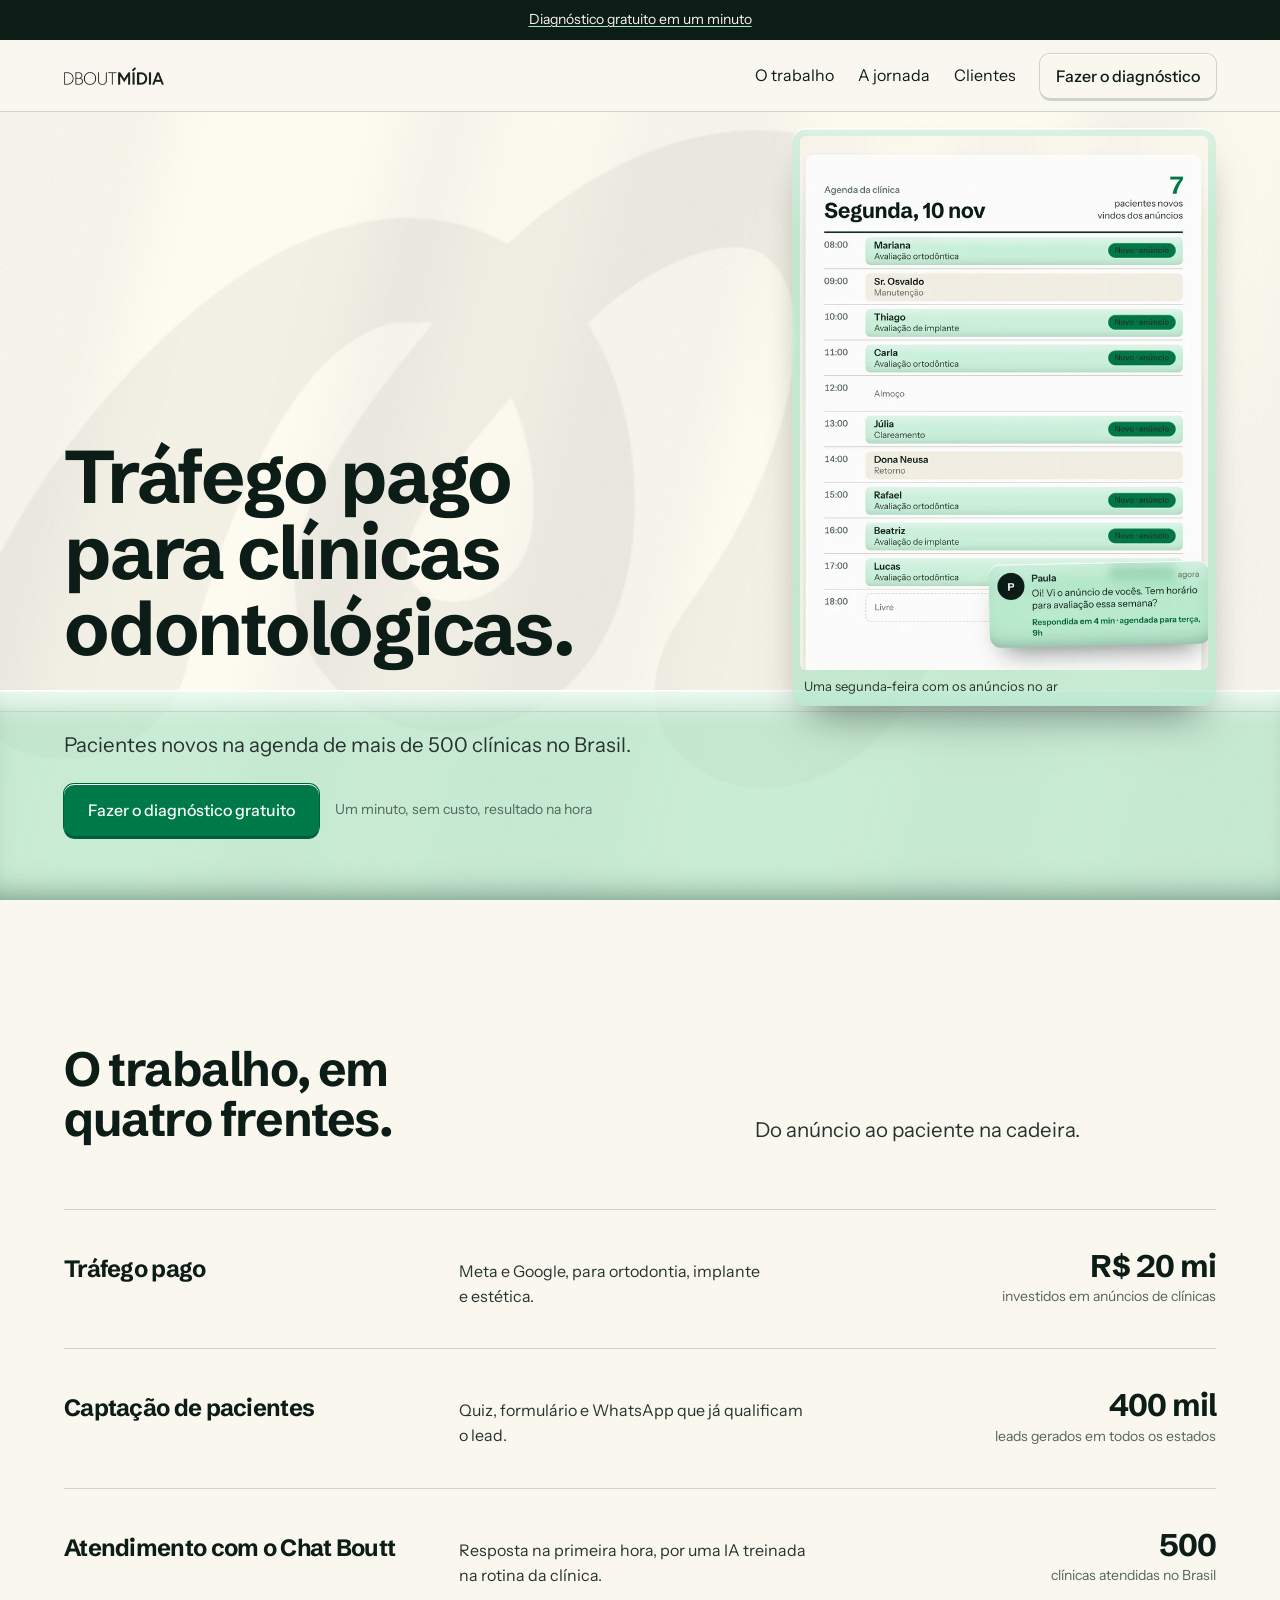
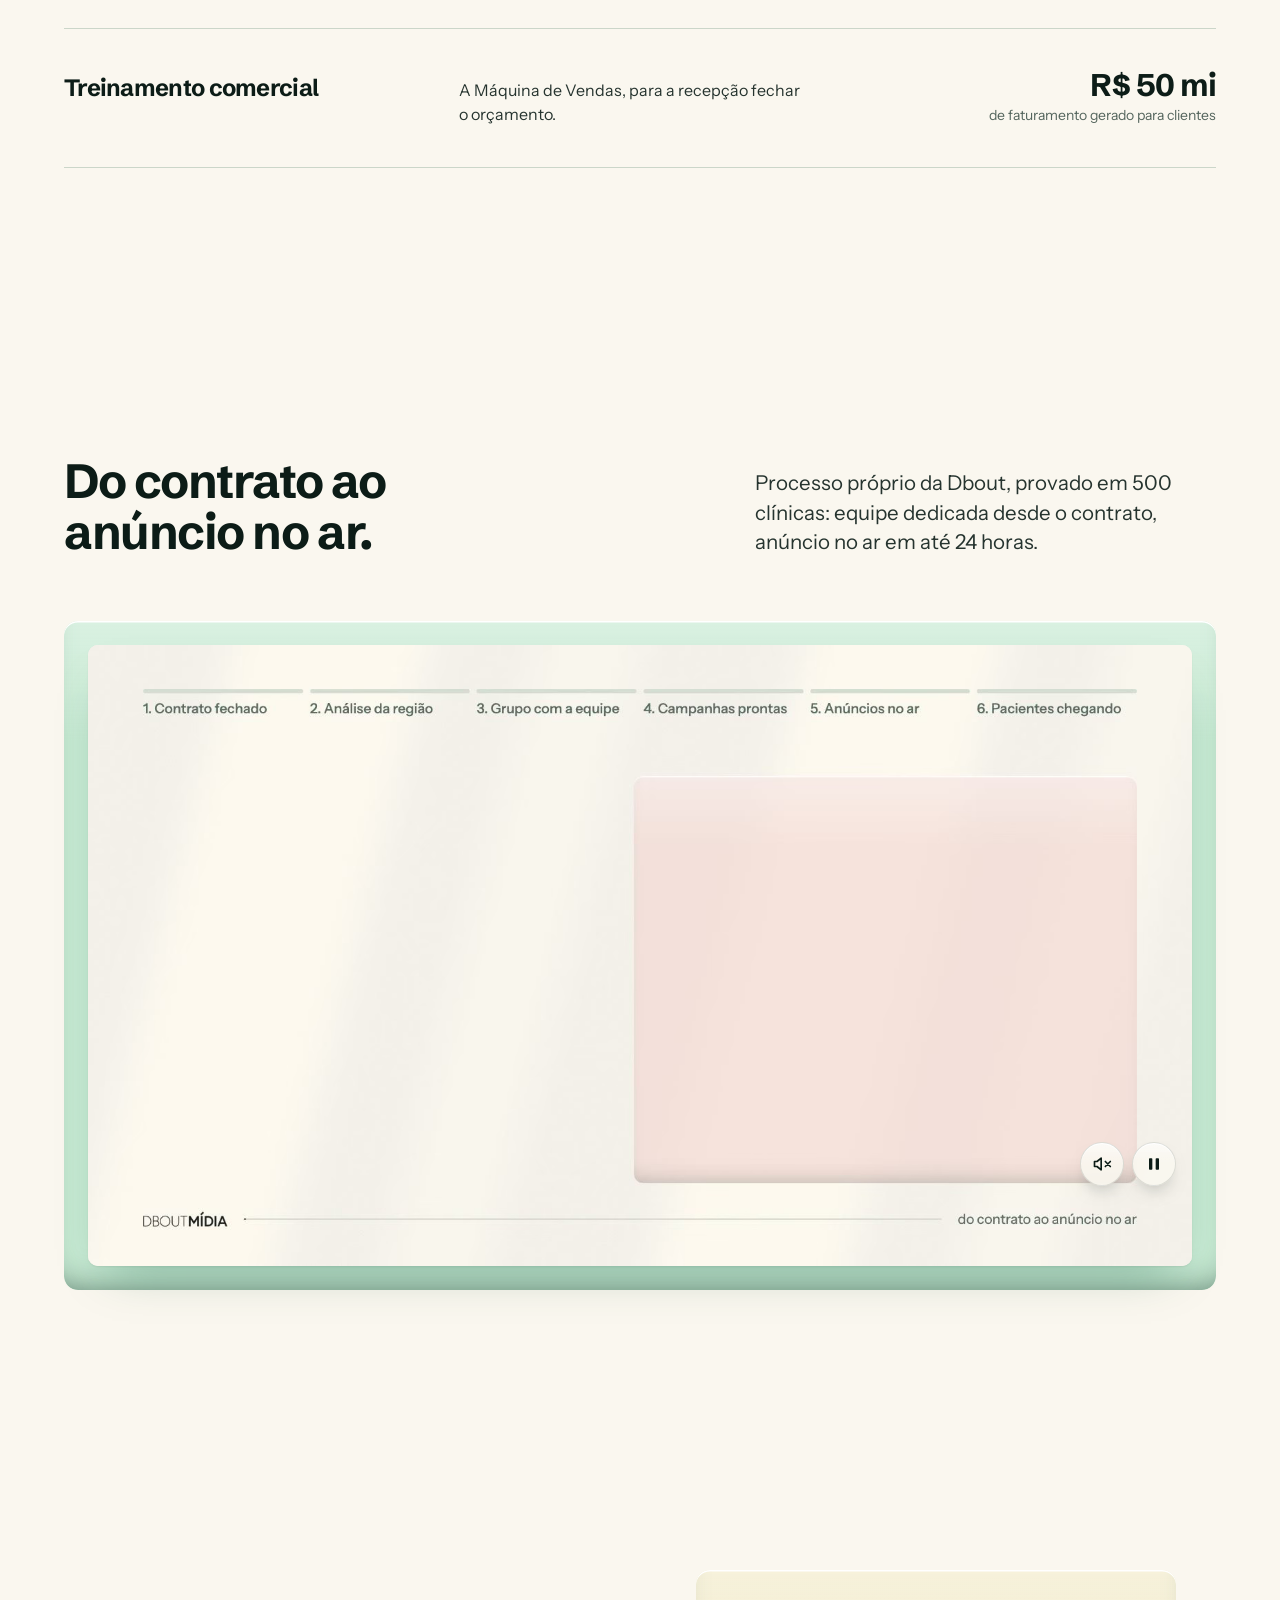
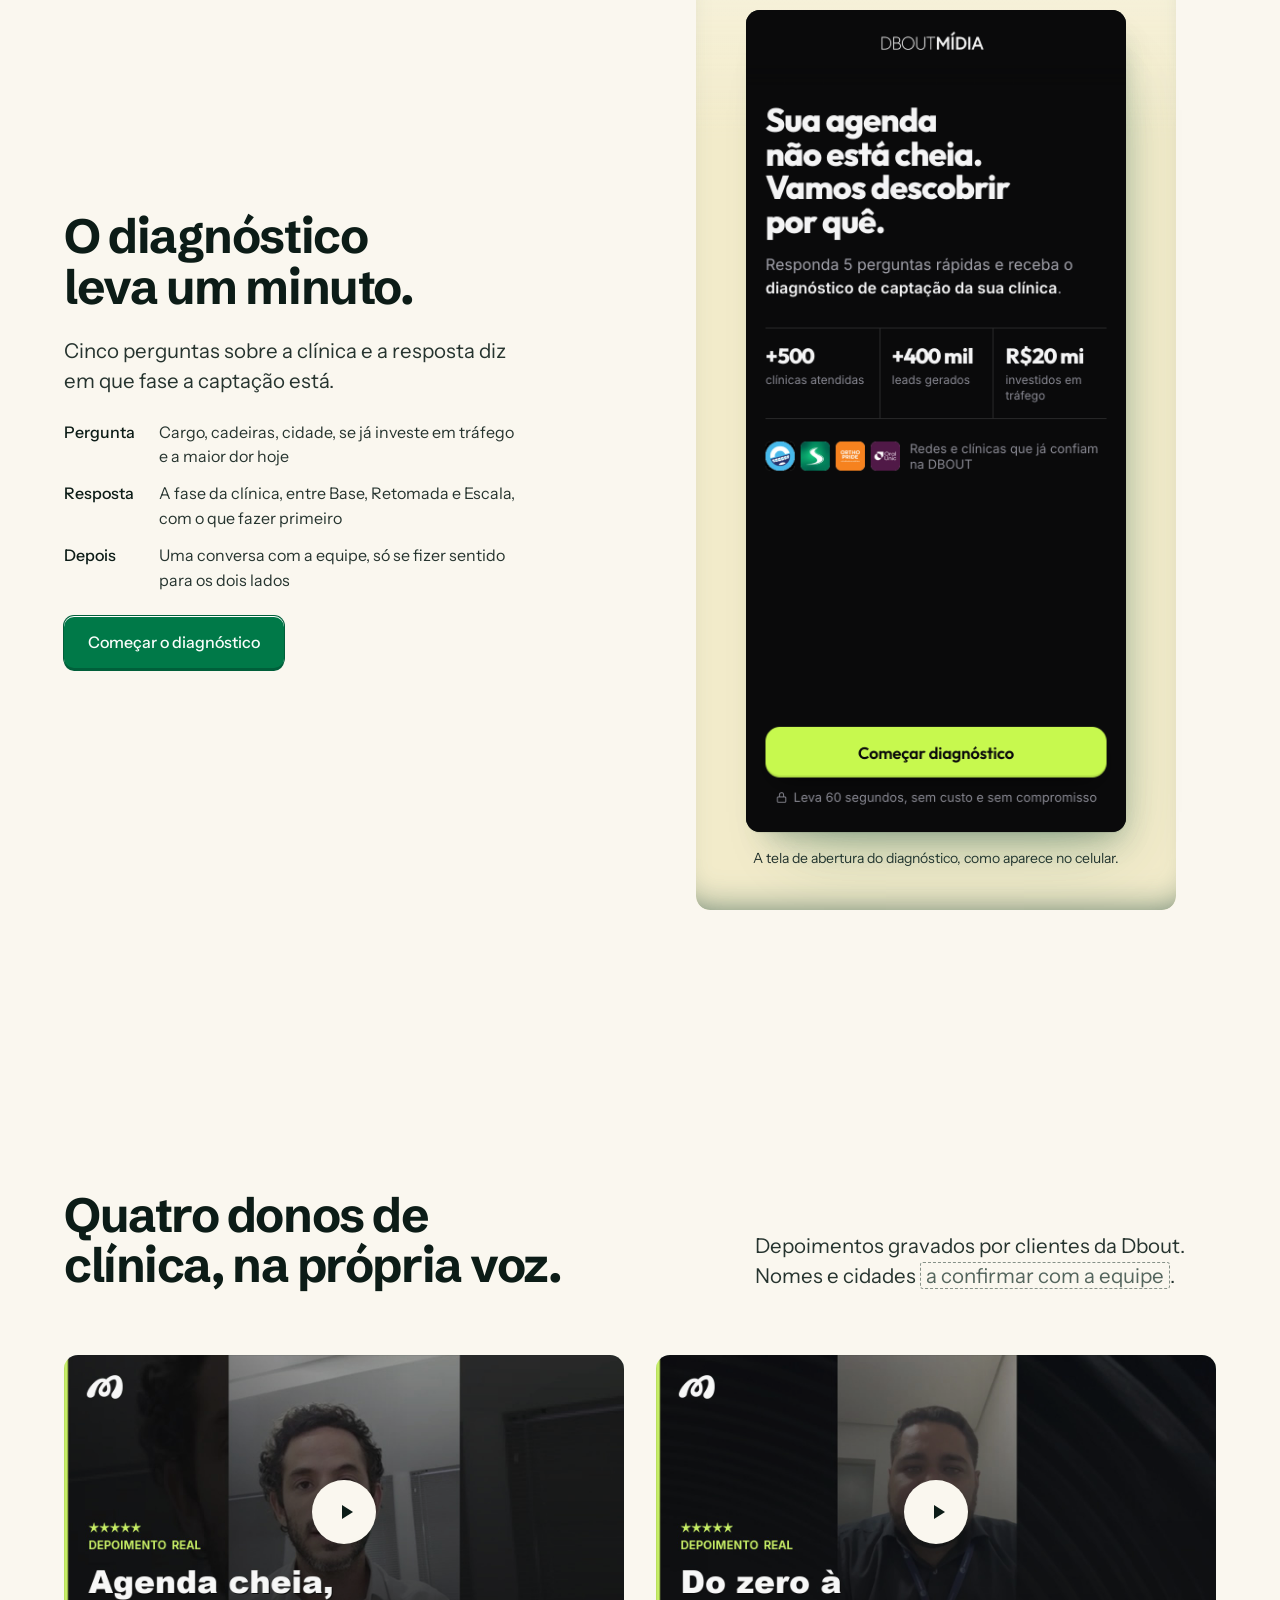
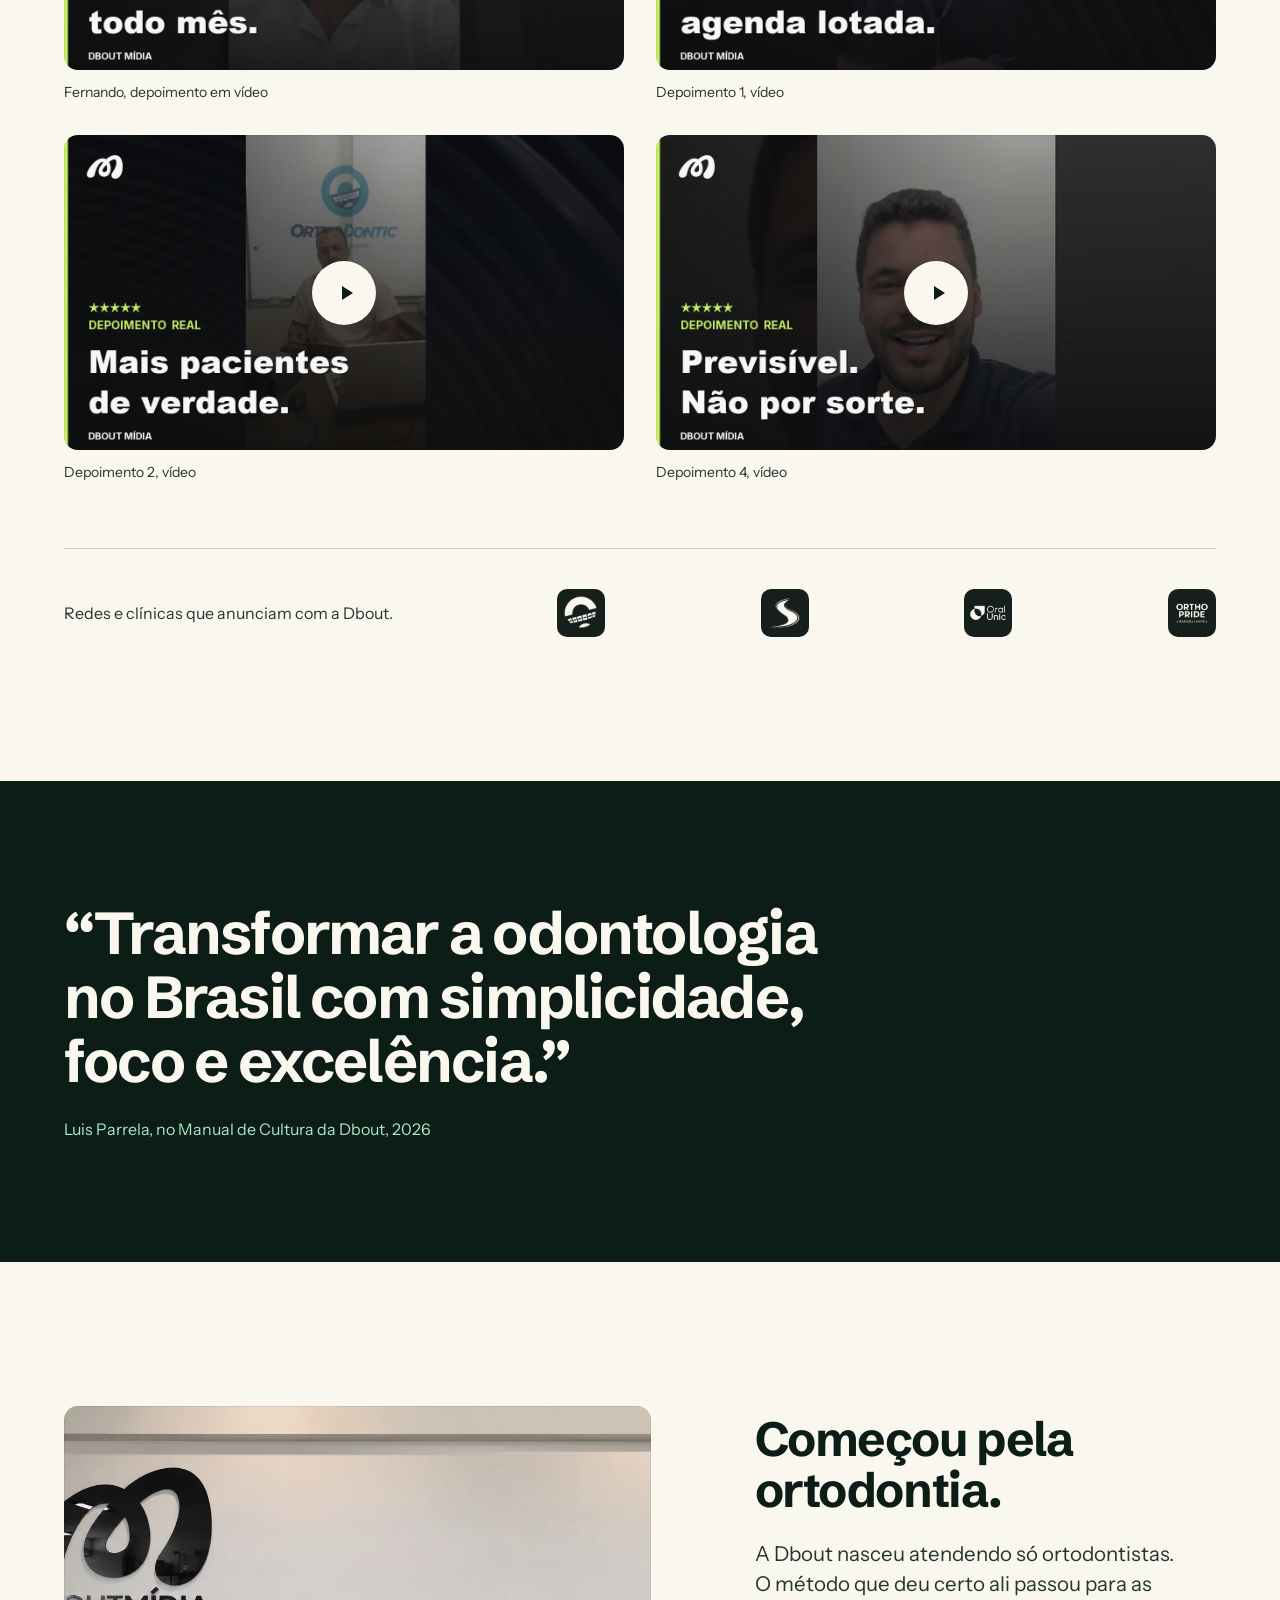
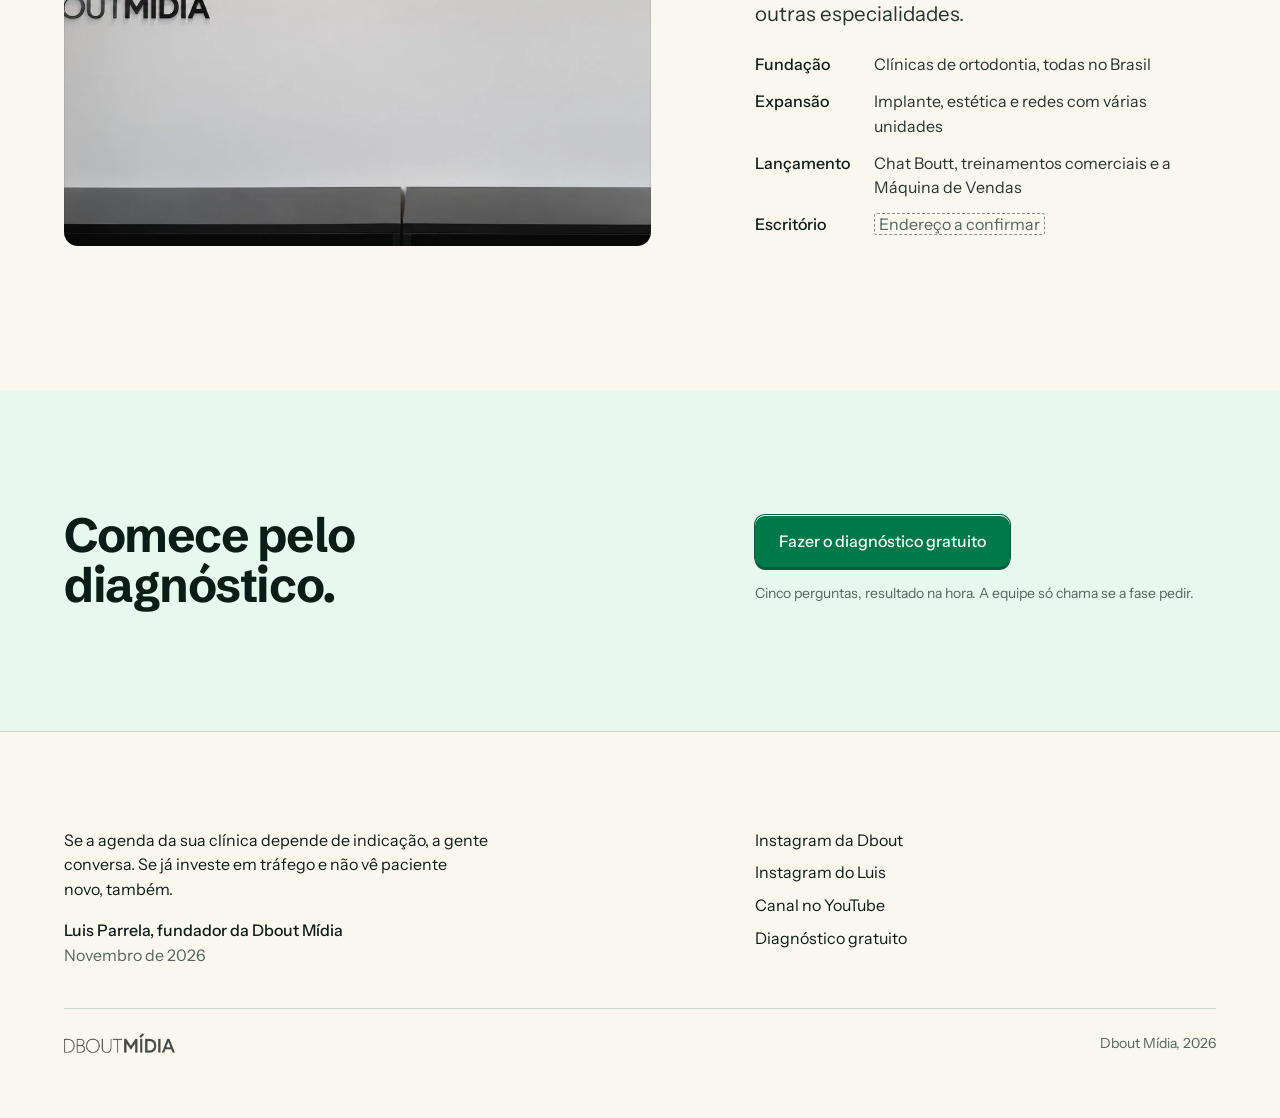
==== index.html @ ebc30a5a "Filme: rótulo acessível mais curto Co-Authored-By: Claude Fable 5.1 <noreply@anthropic.com>" ====
<!doctype html>
<html lang="pt-BR">
<head>
<meta charset="utf-8">
<meta name="viewport" content="width=device-width, initial-scale=1">
<title>Dbout Mídia, tráfego pago para clínicas odontológicas</title>
<meta name="robots" content="noindex, nofollow">
<meta name="description" content="A Dbout faz tráfego pago e captação de pacientes para clínicas odontológicas em todo o Brasil, com diagnóstico gratuito em um minuto.">
<link rel="preconnect" href="https://fonts.googleapis.com">
<link rel="preconnect" href="https://fonts.gstatic.com" crossorigin>
<link href="https://fonts.googleapis.com/css2?family=Schibsted+Grotesk:wght@700&family=Instrument+Sans:wght@400;500&display=swap" rel="stylesheet">
<link rel="stylesheet" href="styles.css">
<script>document.documentElement.classList.add('js');</script>
</head>
<body>
<a class="skip" href="#principal">Ir para o conteúdo</a>

<div class="top" data-top>
  <p class="banner"><a href="https://manualdotrafego.github.io/diagnostico-dbout/">Diagnóstico gratuito em um minuto</a></p>
  <nav class="bar" aria-label="Principal">
    <div class="container">
      <a class="wordmark" href="#principal" aria-label="Dbout Mídia, início"><img src="assets/wordmark-ink.png" width="731" height="132" alt=""></a>
      <div class="bar__links">
        <a href="#frentes">O trabalho</a>
        <a href="#jornada">A jornada</a>
        <a href="#clientes">Clientes</a>
        <a class="btn btn--small" href="https://manualdotrafego.github.io/diagnostico-dbout/">Fazer o diagnóstico</a>
      </div>
    </div>
  </nav>
</div>

<main id="principal">

  <section class="hero" aria-labelledby="titulo">
    <div class="hero__light" aria-hidden="true"><span></span><span></span><span></span><span></span><img class="hero__marca" src="assets/mark-ink.png" alt="" width="791" height="518" loading="eager" decoding="async"></div>
    <div class="hero__field">
      <div class="container">
        <h1 id="titulo" class="hero__title">Tráfego pago para clínicas odontológicas.</h1>
        <figure class="hero__retrato plastic">
          <img src="assets/hero-agenda-720.webp" srcset="assets/hero-agenda-720.webp 720w, assets/hero-agenda-1200.webp 1200w" sizes="(min-width: 60rem) 420px, 80vw" width="1200" height="1500" alt="Agenda de uma segunda-feira de clínica com sete pacientes novos vindos dos anúncios e uma mensagem de paciente respondida em quatro minutos" fetchpriority="high">
          <figcaption>Uma segunda-feira com os anúncios no ar</figcaption>
        </figure>
      </div>
    </div>
    <div class="hero__ledge plastic">
      <div class="container">
        <div class="hero__copy">
          <p class="lead">Pacientes novos na agenda de mais de 500 clínicas no Brasil.</p>
          <div class="hero__actions">
            <a class="btn btn--primary" href="https://manualdotrafego.github.io/diagnostico-dbout/">Fazer o diagnóstico gratuito</a>
            <small>Um minuto, sem custo, resultado na hora</small>
          </div>
        </div>
      </div>
    </div>
  </section>

  <section class="section" id="frentes" aria-labelledby="t-frentes">
    <div class="container">
      <div class="head">
        <h2 id="t-frentes">O trabalho, em quatro frentes.</h2>
        <p class="lead">Do anúncio ao paciente na cadeira.</p>
      </div>
      <ol class="rows">
        <li data-reveal style="--i: 0">
          <h3>Tráfego pago</h3>
          <p>Meta e Google, para ortodontia, implante e estética.</p>
          <span class="figure">R$ 20 mi<small>investidos em anúncios de clínicas</small></span>
        </li>
        <li data-reveal style="--i: 1">
          <h3>Captação de pacientes</h3>
          <p>Quiz, formulário e WhatsApp que já qualificam o lead.</p>
          <span class="figure">400 mil<small>leads gerados em todos os estados</small></span>
        </li>
        <li data-reveal style="--i: 2">
          <h3>Atendimento com o Chat Boutt</h3>
          <p>Resposta na primeira hora, por uma IA treinada na rotina da clínica.</p>
          <span class="figure">500<small>clínicas atendidas no Brasil</small></span>
        </li>
        <li data-reveal style="--i: 3">
          <h3>Treinamento comercial</h3>
          <p>A Máquina de Vendas, para a recepção fechar o orçamento.</p>
          <span class="figure">R$ 50 mi<small>de faturamento gerado para clientes</small></span>
        </li>
      </ol>
    </div>
  </section>

  <section class="section" id="jornada" aria-labelledby="t-jornada">
    <div class="container">
      <div class="head">
        <h2 id="t-jornada">Do contrato ao anúncio no ar.</h2>
        <p class="lead">Processo próprio da Dbout, provado em 500 clínicas: equipe dedicada desde o contrato, anúncio no ar em até 24 horas.</p>
      </div>
      <figure class="filme plastic" data-loop>
        <video class="filme__video" muted loop playsinline preload="metadata" poster="assets/jornada-poster.jpg" width="1600" height="900" aria-label="Animação dos seis passos, do contrato aos pacientes chegando">
          <source src="assets/jornada.webm" type="video/webm">
          <source src="assets/jornada.mp4" type="video/mp4">
        </video>
        <div class="filme__controles">
          <button class="filme__ctl" type="button" data-loop-sound aria-pressed="false" aria-label="Ligar o som da narração">
            <svg class="off" viewBox="0 0 24 24" width="20" height="20" aria-hidden="true" fill="none" stroke="currentColor" stroke-width="2" stroke-linecap="round" stroke-linejoin="round"><path d="M11 5 6 9H3v6h3l5 4z"/><path d="m22 9-6 6M16 9l6 6"/></svg>
            <svg class="on" viewBox="0 0 24 24" width="20" height="20" aria-hidden="true" fill="none" stroke="currentColor" stroke-width="2" stroke-linecap="round" stroke-linejoin="round"><path d="M11 5 6 9H3v6h3l5 4z"/><path d="M15.5 8.5a5 5 0 0 1 0 7"/><path d="M18.5 5.5a9 9 0 0 1 0 13"/></svg>
          </button>
          <button class="filme__ctl" type="button" data-loop-toggle aria-label="Pausar">
            <svg class="pause" viewBox="0 0 24 24" width="20" height="20" aria-hidden="true" fill="currentColor"><rect x="6" y="5" width="4" height="14" rx="1"/><rect x="14" y="5" width="4" height="14" rx="1"/></svg>
            <svg class="play" viewBox="0 0 24 24" width="20" height="20" aria-hidden="true" fill="currentColor"><path d="M8 5v14l11-7z"/></svg>
          </button>
        </div>
      </figure>
    </div>
  </section>

  <section class="section--tight section" aria-labelledby="t-diag">
    <div class="container">
      <div class="split">
        <div class="split__text">
          <h2 id="t-diag">O diagnóstico leva um minuto.</h2>
          <p class="lead">Cinco perguntas sobre a clínica e a resposta diz em que fase a captação está.</p>
          <dl class="facts">
            <dt>Pergunta</dt><dd>Cargo, cadeiras, cidade, se já investe em tráfego e a maior dor hoje</dd>
            <dt>Resposta</dt><dd>A fase da clínica, entre Base, Retomada e Escala, com o que fazer primeiro</dd>
            <dt>Depois</dt><dd>Uma conversa com a equipe, só se fizer sentido para os dois lados</dd>
          </dl>
          <p><a class="btn btn--primary" href="https://manualdotrafego.github.io/diagnostico-dbout/">Começar o diagnóstico</a></p>
        </div>
        <figure class="split__visual tray plastic">
          <div class="shot" data-slot="quiz" data-kind="product" data-alt="A primeira tela do diagnóstico da Dbout, no celular">
            <img src="assets/screens/screen-home-phone.png" width="780" height="1688" alt="Primeira tela do diagnóstico: sua agenda não está cheia, vamos descobrir por quê" loading="lazy">
          </div>
          <figcaption>A tela de abertura do diagnóstico, como aparece no celular.</figcaption>
        </figure>
      </div>
    </div>
  </section>

  <section class="section" id="clientes" aria-labelledby="t-clientes">
    <div class="container">
      <div class="head">
        <h2 id="t-clientes">Quatro donos de clínica, na própria voz.</h2>
        <p class="lead">Depoimentos gravados por clientes da Dbout. Nomes e cidades <span class="fill" data-fill="depoentes">a confirmar com a equipe</span>.</p>
      </div>
      <ul class="videos">
        <li data-reveal style="--i: 0"><a href="https://www.youtube.com/watch?v=8bUujFJIGxM"><figure class="photo" data-slot="video-1" data-alt="Quadro do depoimento de Fernando"><img src="assets/yt-8bUujFJIGxM.jpg" width="1280" height="720" alt="" loading="lazy"><span class="play" data-keep aria-hidden="true"><svg viewBox="0 0 24 24" fill="currentColor"><path d="M8 5v14l11-7z"/></svg></span></figure><figcaption>Fernando, depoimento em vídeo</figcaption></a></li>
        <li data-reveal style="--i: 1"><a href="https://www.youtube.com/watch?v=dWBuSUtReGA"><figure class="photo" data-slot="video-2" data-alt="Quadro do primeiro depoimento"><img src="assets/yt-dWBuSUtReGA.jpg" width="1280" height="720" alt="" loading="lazy"><span class="play" data-keep aria-hidden="true"><svg viewBox="0 0 24 24" fill="currentColor"><path d="M8 5v14l11-7z"/></svg></span></figure><figcaption>Depoimento 1, vídeo</figcaption></a></li>
        <li data-reveal style="--i: 2"><a href="https://www.youtube.com/watch?v=2FgyNOShvbw"><figure class="photo" data-slot="video-3" data-alt="Quadro do segundo depoimento"><img src="assets/yt-2FgyNOShvbw.jpg" width="1280" height="720" alt="" loading="lazy"><span class="play" data-keep aria-hidden="true"><svg viewBox="0 0 24 24" fill="currentColor"><path d="M8 5v14l11-7z"/></svg></span></figure><figcaption>Depoimento 2, vídeo</figcaption></a></li>
        <li data-reveal style="--i: 3"><a href="https://www.youtube.com/watch?v=YB4Kjx1QHso"><figure class="photo" data-slot="video-4" data-alt="Quadro do quarto depoimento"><img src="assets/yt-YB4Kjx1QHso.jpg" width="1280" height="720" alt="" loading="lazy"><span class="play" data-keep aria-hidden="true"><svg viewBox="0 0 24 24" fill="currentColor"><path d="M8 5v14l11-7z"/></svg></span></figure><figcaption>Depoimento 4, vídeo</figcaption></a></li>
      </ul>
      <div class="logos">
        <p>Redes e clínicas que anunciam com a Dbout.</p>
        <ul>
          <li><img src="assets/cli-orthodontic-ink.png" width="512" height="512" alt="Orthodontic" loading="lazy"></li>
          <li><img src="assets/cli-oralsim-ink.png" width="447" height="447" alt="OralSim" loading="lazy"></li>
          <li><img src="assets/cli-oralunic-ink.png" width="600" height="600" alt="Oral Unic" loading="lazy"></li>
          <li><img src="assets/cli-orthopride-ink.png" width="600" height="600" alt="Ortho Pride" loading="lazy"></li>
        </ul>
      </div>
    </div>
  </section>

  <section class="section--tight section band--ink" aria-label="Uma frase do fundador">
    <div class="container">
      <blockquote class="statement">
        <p>“Transformar a odontologia no Brasil com simplicidade, foco e excelência.”</p>
        <footer><cite>Luis Parrela</cite>, no Manual de Cultura da Dbout, 2026</footer>
      </blockquote>
    </div>
  </section>

  <section class="section" aria-labelledby="t-historia">
    <div class="container">
      <div class="split split--mirror">
        <div class="split__text">
          <h2 id="t-historia">Começou pela ortodontia.</h2>
          <p class="lead">A Dbout nasceu atendendo só ortodontistas. O método que deu certo ali passou para as outras especialidades.</p>
          <dl class="facts">
            <dt>Fundação</dt><dd>Clínicas de ortodontia, todas no Brasil</dd>
            <dt>Expansão</dt><dd>Implante, estética e redes com várias unidades</dd>
            <dt>Lançamento</dt><dd>Chat Boutt, treinamentos comerciais e a Máquina de Vendas</dd>
            <dt>Escritório</dt><dd><span class="fill" data-fill="endereco">Endereço a confirmar</span></dd>
          </dl>
        </div>
        <figure class="split__visual photo photo--office" data-slot="escritorio" data-alt="A parede da recepção da Dbout com o logo">
          <img src="assets/escritorio.webp" width="1600" height="800" alt="Parede do escritório da Dbout com o logo em relevo e duas mesas pretas" loading="lazy" style="object-position: 30% 50%">
        </figure>
      </div>
    </div>
  </section>

  <section class="section--tight section band--close" aria-labelledby="t-fim">
    <div class="container">
      <h2 id="t-fim">Comece pelo diagnóstico.</h2>
      <div class="close__act">
        <a class="btn btn--primary" href="https://manualdotrafego.github.io/diagnostico-dbout/">Fazer o diagnóstico gratuito</a>
        <small>Cinco perguntas, resultado na hora. A equipe só chama se a fase pedir.</small>
      </div>
    </div>
  </section>

</main>

<footer class="foot">
  <div class="container">
    <div class="foot__sign">
      <p>Se a agenda da sua clínica depende de indicação, a gente conversa. Se já investe em tráfego e não vê paciente novo, também.</p>
      <b>Luis Parrela, fundador da Dbout Mídia</b>
      <time datetime="2026-11">Novembro de 2026</time>
    </div>
    <ul class="foot__links">
      <li><a href="https://www.instagram.com/dboutmidia">Instagram da Dbout</a></li>
      <li><a href="https://www.instagram.com/luisgparrela">Instagram do Luis</a></li>
      <li><a href="https://www.youtube.com/@Dbout_Midia">Canal no YouTube</a></li>
      <li><a href="https://manualdotrafego.github.io/diagnostico-dbout/">Diagnóstico gratuito</a></li>
    </ul>
    <div class="foot__legal">
      <img src="assets/wordmark-ink.png" width="731" height="132" alt="Dbout Mídia">
      <span>Dbout Mídia, 2026</span>
    </div>
  </div>
</footer>

<script>
(() => {
  const top = document.querySelector('[data-top]');
  let last = 0, ticking = false;
  addEventListener('scroll', () => {
    if (ticking) return; ticking = true;
    requestAnimationFrame(() => { const y = scrollY; top.classList.toggle('is-scrolled', y > 80 && y > last); last = y; ticking = false; });
  }, { passive: true });
  const io = new IntersectionObserver((es) => es.forEach((e) => { if (e.isIntersecting) { e.target.classList.add('is-in'); io.unobserve(e.target); } }), { rootMargin: '0px 0px -10% 0px' });
  document.querySelectorAll('[data-reveal]').forEach((el) => io.observe(el));
  document.querySelectorAll('[data-loop]').forEach((el) => {
    const btn = el.querySelector('[data-loop-toggle]');
    const som = el.querySelector('[data-loop-sound]');
    const s = { seen: false, hover: false, focus: false, som: false, held: matchMedia('(prefers-reduced-motion: reduce)').matches };
    const sync = () => {
      const run = s.seen && !s.held && (s.som || (!s.hover && !s.focus));
      el.classList.toggle('is-running', run);
      el.querySelectorAll('video').forEach((v) => (run ? v.play().catch(() => {}) : v.pause()));
      el.classList.toggle('is-held', s.held);
      btn.setAttribute('aria-label', s.held ? 'Reproduzir' : 'Pausar');
    };
    btn.addEventListener('click', () => { s.held = !s.held; sync(); });
    if (som) som.addEventListener('click', () => {
      s.som = !s.som; s.held = false;
      el.querySelectorAll('video').forEach((v) => { v.muted = !s.som; if (s.som) v.currentTime = 0; });
      som.setAttribute('aria-label', s.som ? 'Desligar o som' : 'Ligar o som da narração'); som.setAttribute('aria-pressed', String(s.som)); sync();
    });
    [['pointerenter', 'hover', true], ['pointerleave', 'hover', false], ['focusin', 'focus', true], ['focusout', 'focus', false]].forEach(([ev, k, v]) => el.addEventListener(ev, () => { s[k] = v; sync(); }));
    new IntersectionObserver(([e]) => { s.seen = e.isIntersecting; sync(); }).observe(el);
  });
})();
window.hallmarkSlots = (m) => { for (const [k, v] of Object.entries(m)) { const s = document.querySelector(`[data-slot="${k}"]`); if (!s) continue; const im = new Image(); im.src = typeof v === 'string' ? v : v.src; im.alt = (typeof v === 'object' && v.alt) || s.dataset.alt || ''; s.querySelectorAll(':scope > img').forEach((o) => o.remove()); s.prepend(im); } };
document.querySelectorAll('[data-slot] img').forEach((i) => { if (i.complete && !i.naturalWidth) i.remove(); else i.addEventListener('error', () => i.remove(), { once: true }); });
</script>
</body>
</html>
---- styles.css ----
/* Hallmark · shape: Marquee Hero · genre: modern-minimal · theme: Dose (deal 1/3, seed institucional-dbout-dia-ncia-d7e2·9f6f5c02·2026-11-04·r0) · job: hire · draw: d0ab0e
 * hero: Ledge · nav: banner over a retracting bar · footer: letter close · imagery: photographs, user 6 (the founder cut out, the office wall, four video stills) · product screenshots 1 (capture.mjs) · signature: the founder sitting on the plastic ledge, the headline beneath his feet · dose: white
 * axes: light/grotesk-sans/chromatic-green · posture: committed · contrast: pass · fold: pass · v2.0.0 */
/* Hallmark · pre-emit critique: P4 H4 E4 S4 R4 V4 · weakest: R, the hero light drifted on a 90 s loop and the quiz capture wanted a drawn phone; the light now holds still and the capture sits bare in a plastic tray */
/* Hallmark · swap · Figures left out as drawn; the four real figures ride inside the Rows, one beside each front */
@import url("./tokens.css");
@import url("./base.css");

:root {
  --grain: url("data:image/svg+xml,%3Csvg xmlns='http://www.w3.org/2000/svg' width='180' height='180'%3E%3Cfilter id='g'%3E%3CfeTurbulence type='fractalNoise' baseFrequency='0.9' numOctaves='2' stitchTiles='stitch'/%3E%3CfeColorMatrix values='0 0 0 0 0.35 0 0 0 0 0.33 0 0 0 0 0.27 0 0 0 0.16 0'/%3E%3C/filter%3E%3Crect width='100%25' height='100%25' filter='url(%23g)'/%3E%3C/svg%3E");
  --ink-8: color-mix(in oklab, var(--color-ink) 8%, transparent);
  --ink-55: color-mix(in oklab, var(--color-ink) 55%, transparent);
  --paper-on-ink: color-mix(in oklab, var(--color-paper) 72%, var(--color-ink));
  --mint-on-ink: var(--color-accent-soft);
  --plastic-shade: color-mix(in oklab, var(--p-thu) 45%, var(--color-ink));
  --banner-height: 40px;
  --bar-height: 72px;
  --wordmark-height: 18px;
}

html { scroll-padding-top: calc(var(--bar-height) + var(--space-lg)); }

/* paper with a fibre grain */
body { position: relative; }
body::before { content: ""; position: fixed; inset: 0; z-index: 0; background-image: var(--grain); background-size: 180px 180px; opacity: 0.55; pointer-events: none; mix-blend-mode: multiply; }
body > * { position: relative; z-index: var(--z-base); }

.skip { position: absolute; left: var(--space-md); top: calc(-1 * var(--space-3xl)); z-index: var(--z-toast); padding: var(--space-xs) var(--space-md); background: var(--color-ink); color: var(--color-paper); border-radius: var(--radius-input); }
.skip:focus-visible { top: var(--space-md); }

/* ---------- controls: moulded plastic ---------- */
.btn { display: inline-flex; align-items: center; justify-content: center; gap: var(--space-xs); min-height: 52px; padding: 0 var(--space-lg); border: 0; border-radius: var(--radius-input); background: var(--color-paper); color: var(--color-ink); font: 500 var(--text-md)/1 var(--font-body); white-space: nowrap; text-decoration: none; cursor: pointer; box-shadow: inset 0 1px 0 var(--glint), 0 0 0 1px var(--color-rule), 0 3px 0 var(--color-rule); transition: transform var(--dur-micro) var(--ease-out), box-shadow var(--dur-micro) var(--ease-out), background-color var(--dur-short) var(--ease-out); }
.btn:hover { background: var(--color-paper-2); }
.btn:active { transform: translateY(3px); box-shadow: inset 0 1px 0 var(--glint), 0 0 0 1px var(--color-rule), 0 0 0 var(--color-rule); }
.btn:focus-visible { outline: 2px solid var(--color-focus); outline-offset: 3px; }
.btn:disabled, .btn[aria-disabled="true"] { opacity: 0.55; cursor: not-allowed; transform: none; }
.btn[aria-busy="true"] { cursor: progress; }
.btn--primary { background: var(--color-accent); color: var(--color-accent-ink); box-shadow: inset 0 1px 0 var(--glint), 0 0 0 1px var(--color-accent-deep), 0 3px 0 var(--color-accent-deep); }
.btn--primary:hover { background: var(--color-accent-deep); }
.btn--primary:active { box-shadow: inset 0 1px 0 var(--glint), 0 0 0 1px var(--color-accent-deep), 0 0 0 var(--color-accent-deep); }
.btn--small { min-height: 44px; padding: 0 var(--space-md); font-size: var(--text-sm); }
@media (prefers-reduced-motion: reduce) { .btn { transition: background-color var(--dur-short) linear; } .btn:active { transform: none; } }

/* ---------- plastic ---------- */
.plastic { --t: var(--p-thu); position: relative; border-radius: var(--radius-card); background: linear-gradient(color-mix(in oklab, var(--glint) 32%, transparent), transparent 18%), color-mix(in oklab, var(--t) 62%, transparent); box-shadow: inset 0 1.5px 0 var(--glint), inset 0 -24px 36px -28px var(--plastic-shade); }

/* ---------- nav: a banner over a bar that retracts ---------- */
.top { position: sticky; top: 0; z-index: var(--z-sticky-nav); }
.banner { display: flex; align-items: center; justify-content: center; height: var(--banner-height); background: var(--color-ink); color: var(--color-paper); font-size: var(--text-sm); transition: transform var(--dur-short) var(--ease-out); }
.banner a { color: inherit; text-decoration-color: var(--mint-on-ink); }
.banner a:hover { color: var(--mint-on-ink); }
.banner a:focus-visible { outline-color: var(--mint-on-ink); }
.top.is-scrolled .banner { transform: translateY(calc(-1 * var(--banner-height))); }
.top.is-scrolled .bar { transform: translateY(calc(-1 * var(--banner-height))); }
.bar { height: var(--bar-height); background: color-mix(in oklab, var(--color-paper) 88%, transparent); backdrop-filter: blur(10px); border-bottom: var(--rule-hair) solid var(--color-rule); transition: transform var(--dur-short) var(--ease-out); }
.bar .container { height: 100%; display: flex; align-items: center; justify-content: space-between; gap: var(--space-lg); }
.wordmark { display: inline-flex; align-items: center; }
.wordmark img { height: var(--wordmark-height); width: auto; }
.wordmark--mark img { height: 34px; }
.bar__links { display: flex; align-items: center; gap: var(--space-lg); }
.bar__links a { font-size: var(--text-md); text-decoration: none; }
.bar__links a:hover { text-decoration: underline; text-decoration-color: var(--color-accent); }
@media (max-width: 60rem) { .bar__links a:not(.btn) { display: none; } }
@media (prefers-reduced-motion: reduce) { .banner, .bar { transition: none; } }

/* ---------- hero: Ledge ---------- */
.hero { position: relative; height: calc(100svh - var(--banner-height) - var(--bar-height)); max-height: 1040px; display: grid; grid-template-rows: minmax(0, 1fr) auto; overflow: clip; }
.hero__light { position: absolute; inset: 0; z-index: 0; pointer-events: none; overflow: clip; }
.hero__light span { position: absolute; top: -12%; width: 18%; height: 124%; background: var(--light); opacity: 0.8; filter: blur(26px); transform: skewX(-14deg); }
.hero__light span:nth-child(1) { left: 6%; } .hero__light span:nth-child(2) { left: 31%; width: 10%; opacity: 0.6; }
.hero__light span:nth-child(3) { left: 55%; width: 22%; } .hero__light span:nth-child(4) { left: 86%; width: 9%; opacity: 0.55; }
.hero__marca { position: absolute; left: -3%; top: 2%; height: 84%; width: auto; max-width: none; opacity: 0.055; mix-blend-mode: multiply; }
.hero__field { position: relative; z-index: 3; min-height: 0; }
.hero__field .container { height: 100%; display: grid; grid-template-rows: 100%; grid-template-columns: repeat(12, minmax(0, 1fr)); column-gap: var(--gap-columns); align-items: end; }
.hero__title { grid-column: 1 / 8; align-self: end; margin: 0; padding-bottom: var(--space-lg); }
.hero__retrato { --t: var(--p-thu); grid-column: 9 / 13; justify-self: end; align-self: end; z-index: 3; margin: 0; height: 100%; max-height: 600px; aspect-ratio: 4 / 5.45; padding: var(--space-xs); display: grid; grid-template-rows: minmax(0, 1fr) auto; gap: var(--space-2xs); translate: 0 var(--space-md); box-shadow: inset 0 1.5px 0 var(--glint), 0 24px 40px -18px var(--ink-55); }
.hero__retrato img { position: static; inset: auto; width: 100%; height: 100%; min-height: 0; object-fit: cover; object-position: 50% 0%; border-radius: calc(var(--radius-card) - var(--space-xs)); display: block; }
.hero__retrato figcaption { display: block; font-size: var(--text-xs); color: var(--color-ink-2); padding: var(--space-3xs) var(--space-2xs); }
.hero__ledge { position: relative; z-index: 2; border-radius: 0; padding-block: var(--space-xl) var(--space-2xl); }
.hero__ledge::before { content: ""; position: absolute; inset: 0 0 auto; height: 22px; background: linear-gradient(color-mix(in oklab, var(--glint) 58%, transparent), color-mix(in oklab, var(--glint) 8%, transparent)); border-bottom: 1px solid color-mix(in oklab, var(--color-ink) 16%, transparent); pointer-events: none; }
.hero__ledge .container { display: grid; grid-template-columns: repeat(12, minmax(0, 1fr)); column-gap: var(--gap-columns); align-items: end; }
.hero__copy { grid-column: 1 / 9; display: grid; gap: var(--space-lg); }
.hero h1 { font-size: clamp(2.5rem, 5.2vw + 0.5rem, 5.5rem); max-width: 14ch; line-height: 1.02; }
.hero .lead { max-width: 44ch; color: var(--color-ink-2); }
.hero__actions { display: flex; align-items: center; gap: var(--space-md); flex-wrap: wrap; }
.hero__actions small { font-size: var(--text-sm); color: var(--color-muted); }
@media (max-width: 60rem) {
  .hero { height: auto; max-height: none; }
  .hero__marca { left: auto; right: -14%; top: 1%; height: 46%; opacity: 0.06; }
  .hero__field .container { display: block; }
  .hero__title { padding-block: var(--space-xl) 0; }
  .hero__retrato { height: auto; max-height: none; aspect-ratio: auto; width: min(100%, 420px); margin: var(--space-lg) auto 0; translate: 0 var(--space-md); }
  .hero__retrato img { height: auto; aspect-ratio: 4 / 5; }
  .hero__ledge { min-height: 0; padding-top: var(--space-xl); }
  .hero__ledge .container { display: grid; grid-template-columns: minmax(0, 1fr); row-gap: var(--space-lg); }
  .hero__copy { grid-column: auto; }
  .hero h1 { font-size: var(--text-display-s); }
}

/* ---------- sections ---------- */
.section { padding-block: var(--section-gap); }
.section--tight { padding-block: var(--section-gap-s); }
.section--roomy { padding-block: var(--section-gap-l); }
.head { display: grid; grid-template-columns: repeat(12, minmax(0, 1fr)); column-gap: var(--gap-columns); align-items: end; margin-bottom: var(--space-2xl); }
.head h2 { grid-column: 1 / 7; }
.head .lead { grid-column: 8 / 13; color: var(--color-ink-2); }
@media (max-width: 60rem) { .head { display: grid; grid-template-columns: minmax(0, 1fr); row-gap: var(--space-md); } .head h2, .head .lead { grid-column: auto; } }

/* rows: what Dbout does, a figure beside each front */
.rows { list-style: none; margin: 0; padding: 0; border-top: var(--rule-hair) solid var(--color-rule); }
.rows li { display: grid; grid-template-columns: repeat(12, minmax(0, 1fr)); column-gap: var(--gap-columns); align-items: baseline; padding-block: var(--space-xl); border-bottom: var(--rule-hair) solid var(--color-rule); }
.rows h3 { grid-column: 1 / 5; }
.rows p { grid-column: 5 / 9; color: var(--color-ink-2); }
.rows .figure { grid-column: 10 / 13; justify-self: end; text-align: right; font-family: var(--font-display); font-weight: 700; font-size: var(--text-2xl); letter-spacing: var(--tracking-display); line-height: 1; font-variant-numeric: tabular-nums; }
.rows .figure small { display: block; margin-top: var(--space-xs); font-family: var(--font-body); font-weight: 400; font-size: var(--text-sm); letter-spacing: 0; color: var(--color-muted); }
@media (max-width: 60rem) { .rows li { grid-template-columns: minmax(0, 1fr); row-gap: var(--space-xs); } .rows h3, .rows p, .rows .figure { grid-column: auto; } .rows .figure { justify-self: start; text-align: left; margin-top: var(--space-sm); } }

/* split */
.split { display: grid; grid-template-columns: repeat(12, minmax(0, 1fr)); column-gap: var(--gap-columns); align-items: center; }
.split__text { grid-column: 1 / 6; display: grid; gap: var(--space-lg); }
.split__visual { grid-column: 7 / 13; }
.split--mirror .split__text { grid-column: 8 / 13; }
.split--mirror .split__visual { grid-column: 1 / 7; grid-row: 1; }
.split__text .lead { color: var(--color-ink-2); }
@media (max-width: 60rem) { .photo--office { min-height: 0; } .split { grid-template-columns: minmax(0, 1fr); row-gap: var(--space-xl); } .split__text, .split__visual, .split--mirror .split__text, .split--mirror .split__visual { grid-column: auto; grid-row: auto; } }

dl.facts { margin: 0; display: grid; grid-template-columns: max-content minmax(0, 1fr); column-gap: var(--space-lg); row-gap: var(--space-sm); font-size: var(--text-md); }
dl.facts dt { font-weight: 500; }
dl.facts dd { margin: 0; color: var(--color-ink-2); }

/* the quiz, captured, on a plastic tray */
.tray { --t: var(--p-wed); padding: var(--space-xl); display: grid; place-items: center; }
.tray .shot { width: min(100%, 380px); aspect-ratio: 780 / 1688; border-radius: var(--radius-card); overflow: hidden; box-shadow: var(--shadow-lift); background: var(--color-ink); }
.tray .shot > img { position: static; width: 100%; height: 100%; object-fit: cover; object-position: top; filter: none; }
.tray figcaption { margin-top: var(--space-md); font-size: var(--text-sm); color: var(--color-ink-2); text-align: center; }

/* the journey film, on a plastic tray; it only runs in view and never without a pause control */
.filme { --t: var(--p-thu); margin: 0; padding: var(--space-lg); }
.filme__video { display: block; width: 100%; height: auto; aspect-ratio: 16 / 9; border-radius: var(--radius-input); background: var(--color-paper); box-shadow: var(--shadow-card); }
.filme__controles { position: absolute; right: var(--space-xl); bottom: calc(var(--space-xl) + var(--space-2xl)); display: flex; gap: var(--space-xs); flex-wrap: wrap; justify-content: flex-end; }
.filme__ctl { width: 44px; height: 44px; padding: 0; border-radius: 50%; display: grid; place-items: center; cursor: pointer; color: var(--color-ink); border: 1px solid color-mix(in oklab, var(--color-ink) 12%, transparent); background: linear-gradient(color-mix(in oklab, var(--glint) 55%, transparent), transparent 45%), color-mix(in oklab, var(--color-paper) 88%, transparent); box-shadow: inset 0 1px 0 var(--glint), 0 10px 20px -12px var(--ink-55); backdrop-filter: blur(6px); }
.filme__ctl:hover { background-color: var(--color-paper); }
.filme__ctl:focus-visible { outline: 2px solid var(--color-accent); outline-offset: 2px; }
.filme__ctl .on, .filme__ctl .play { display: none; }
.filme__ctl[aria-pressed="true"] .on, .is-held .filme__ctl .play { display: block; }
.filme__ctl[aria-pressed="true"] .off, .is-held .filme__ctl .pause { display: none; }
.filme figcaption { margin-top: var(--space-md); font-size: var(--text-sm); color: var(--color-ink-2); }
html:not(.js) [data-loop-toggle] { display: none; }
@media (prefers-reduced-motion: reduce) { [data-loop-toggle] { display: none; } }
@media (max-width: 60rem) { .filme { padding: var(--space-sm); } .filme__controles { right: var(--space-lg); bottom: calc(var(--space-lg) + var(--space-2xl)); } }

/* photographs */
.photo { margin: 0; border-radius: var(--radius-card); }
.photo > img { outline: 1px solid var(--ink-8); outline-offset: -1px; }
.photo--office { aspect-ratio: 4 / 3; min-height: 440px; }
.caption { margin-top: var(--space-sm); font-size: var(--text-sm); color: var(--color-ink-2); }

/* testimonials: four real videos */
.videos { list-style: none; margin: 0; padding: 0; display: grid; grid-template-columns: repeat(2, minmax(0, 1fr)); gap: var(--gap-columns); }
.videos a { display: block; text-decoration: none; color: inherit; border-radius: var(--radius-card); }
.videos a:focus-visible { outline: 2px solid var(--color-focus); outline-offset: 4px; }
.videos .photo { aspect-ratio: 16 / 9; }
.videos .play { position: absolute; left: 50%; top: 50%; z-index: 2; translate: -50% -50%; display: grid; place-items: center; width: 64px; height: 64px; border-radius: var(--radius-pill); background: var(--color-paper); color: var(--color-ink); box-shadow: var(--shadow-card); transition: transform var(--dur-short) var(--ease-out); }
.videos a:hover .play { transform: scale(1.06); }
.videos .play svg { width: 24px; height: 24px; margin-left: var(--space-2xs); }
.videos figcaption { margin-top: var(--space-sm); font-size: var(--text-sm); color: var(--color-ink-2); }
@media (max-width: 40rem) { .videos { grid-template-columns: minmax(0, 1fr); } }
@media (prefers-reduced-motion: reduce) { .videos .play { transition: none; } .videos a:hover .play { transform: none; } }

.logos { margin-top: var(--space-2xl); padding-top: var(--space-xl); border-top: var(--rule-hair) solid var(--color-rule); display: grid; grid-template-columns: repeat(12, minmax(0, 1fr)); column-gap: var(--gap-columns); align-items: center; }
.logos p { grid-column: 1 / 5; color: var(--color-ink-2); }
.logos ul { grid-column: 6 / 13; list-style: none; margin: 0; padding: 0; display: flex; justify-content: space-between; gap: var(--space-lg); }
.logos img { height: 48px; width: 48px; border-radius: var(--radius-input); }
@media (max-width: 60rem) { .logos { grid-template-columns: minmax(0, 1fr); row-gap: var(--space-lg); } .logos p, .logos ul { grid-column: auto; } .logos ul { justify-content: flex-start; } }

/* statement on the ink band */
.band--ink { background: var(--color-ink); color: var(--color-paper); }
.band--ink .container { display: grid; grid-template-columns: repeat(12, minmax(0, 1fr)); column-gap: var(--gap-columns); }
.statement { grid-column: 1 / 11; margin: 0; }
.statement p { font-family: var(--font-display); font-weight: 700; font-size: var(--text-display-s); letter-spacing: var(--tracking-display); line-height: 1.08; max-width: 28ch; text-wrap: balance; hanging-punctuation: first; }
.statement footer { margin-top: var(--space-lg); font-size: var(--text-md); color: var(--mint-on-ink); }
.statement footer cite { font-style: normal; }
@media (max-width: 60rem) { .statement { grid-column: 1 / -1; } }

/* missing facts */
.fill { padding: 0 0.25em; border: 1px dashed color-mix(in oklch, var(--color-muted) 70%, transparent); border-radius: 3px; color: var(--color-muted); -webkit-box-decoration-break: clone; box-decoration-break: clone; }

/* close: the action on paper-2 */
.band--close { background: var(--color-paper-2); }
.band--close .container { display: grid; grid-template-columns: repeat(12, minmax(0, 1fr)); column-gap: var(--gap-columns); align-items: center; }
.band--close h2 { grid-column: 1 / 7; }
.band--close .close__act { grid-column: 8 / 13; display: grid; gap: var(--space-md); justify-items: start; }
.band--close .close__act small { font-size: var(--text-sm); color: var(--color-muted); }
@media (max-width: 60rem) { .band--close .container { grid-template-columns: minmax(0, 1fr); row-gap: var(--space-lg); } .band--close h2, .band--close .close__act { grid-column: auto; } }

/* footer: letter close */
.foot { padding-block: var(--space-3xl) var(--space-2xl); border-top: var(--rule-hair) solid var(--color-rule); }
.foot .container { display: grid; grid-template-columns: repeat(12, minmax(0, 1fr)); column-gap: var(--gap-columns); row-gap: var(--space-xl); align-items: start; }
.foot__sign { grid-column: 1 / 7; }
.foot__sign p { max-width: 40ch; }
.foot__sign b { display: block; font-weight: 500; margin-top: var(--space-md); }
.foot__sign time { color: var(--color-muted); }
.foot__links { grid-column: 8 / 13; list-style: none; margin: 0; padding: 0; display: grid; gap: var(--space-xs); }
.foot__links a { text-decoration: none; }
.foot__links a:hover { text-decoration: underline; text-decoration-color: var(--color-accent); }
.foot__legal { grid-column: 1 / -1; padding-top: var(--space-lg); border-top: var(--rule-hair) solid var(--color-rule); font-size: var(--text-sm); color: var(--color-muted); display: flex; justify-content: space-between; gap: var(--space-lg); flex-wrap: wrap; }
.foot__legal img { height: 20px; width: auto; opacity: 0.8; }
@media (max-width: 60rem) { .foot .container { grid-template-columns: minmax(0, 1fr); } .foot__sign, .foot__links, .foot__legal { grid-column: auto; } }

/* one reveal, visible without script */
.js [data-reveal] { opacity: 0; transform: translateY(8px); transition: opacity var(--dur-long) var(--ease-out), transform var(--dur-long) var(--ease-out); transition-delay: calc(var(--i, 0) * 40ms); }
.js [data-reveal].is-in { opacity: 1; transform: none; }
@media (prefers-reduced-motion: reduce) { .js [data-reveal] { opacity: 1; transform: none; transition: none; } }

/* under 60rem the office photograph loses its minimum height: aspect-ratio plus min-height pushed its width past the phone */
@media (max-width: 60rem) { .split .photo--office { min-height: 0; } }
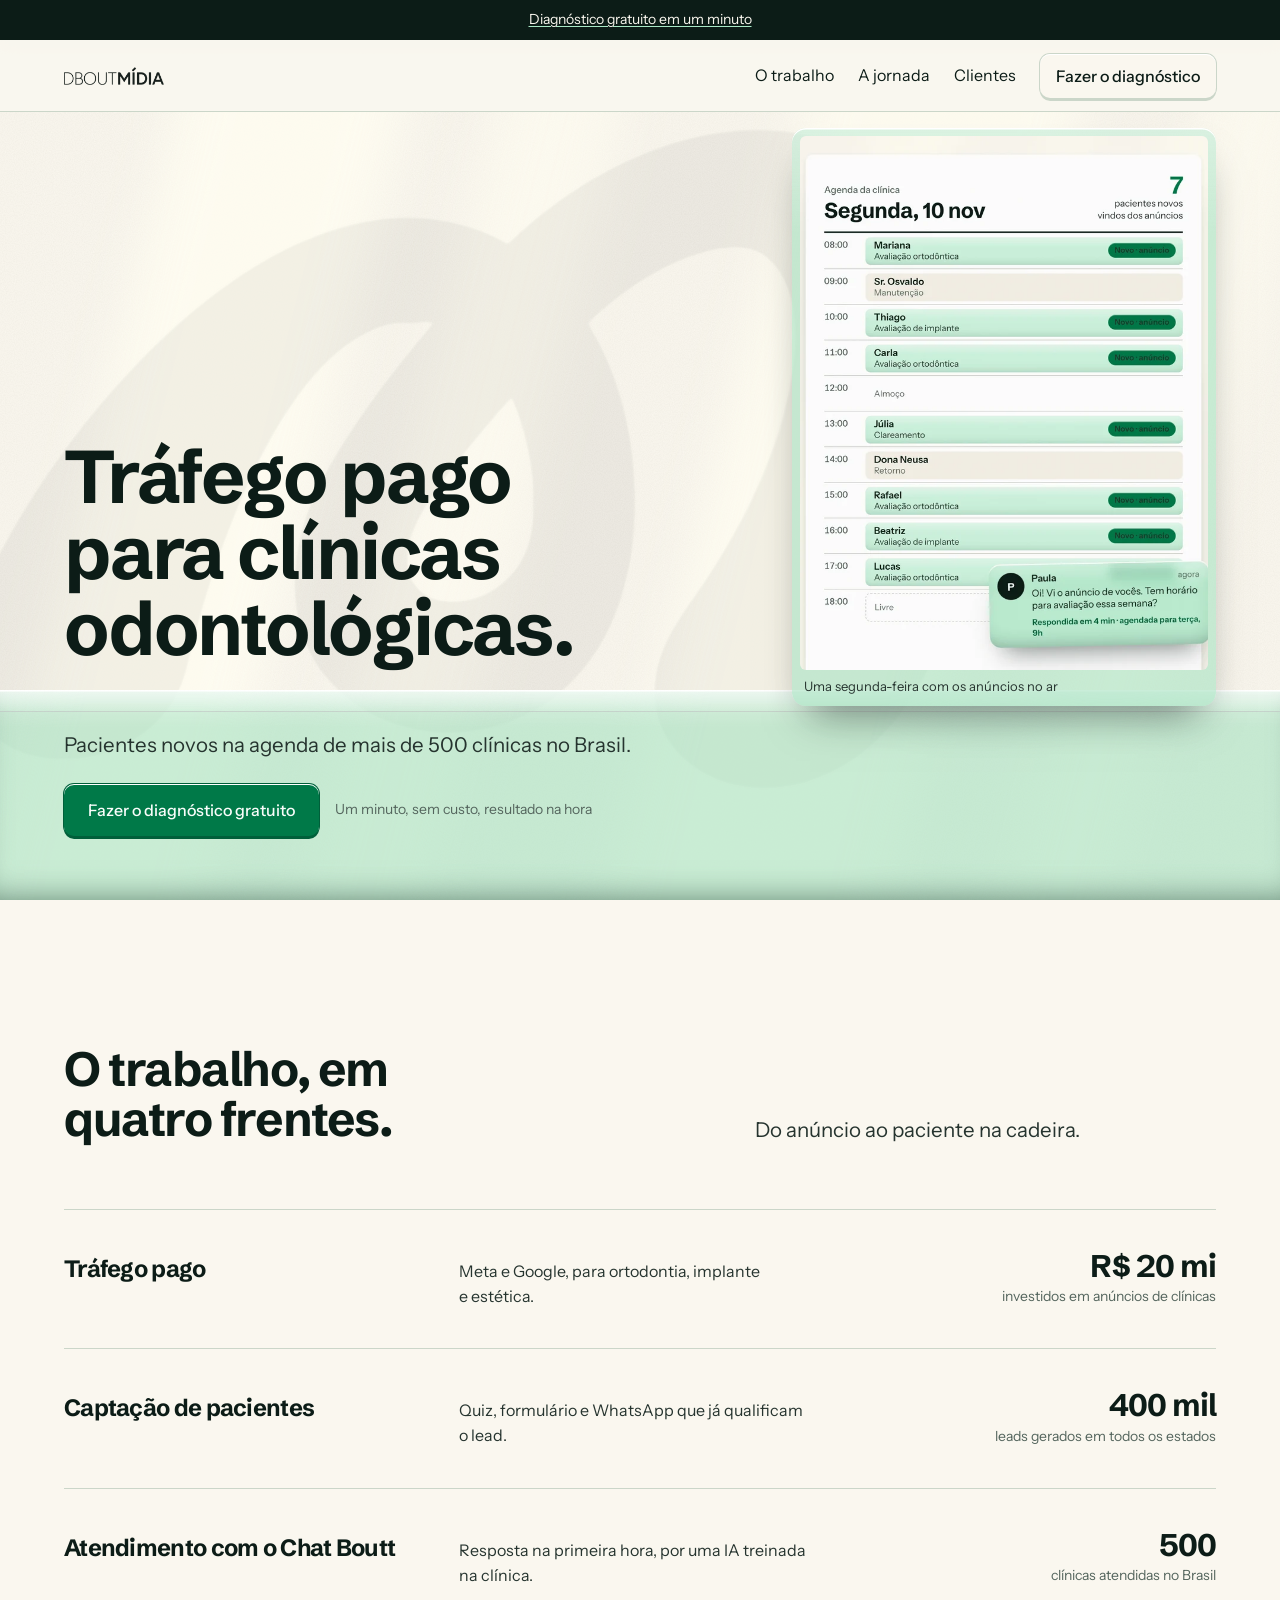
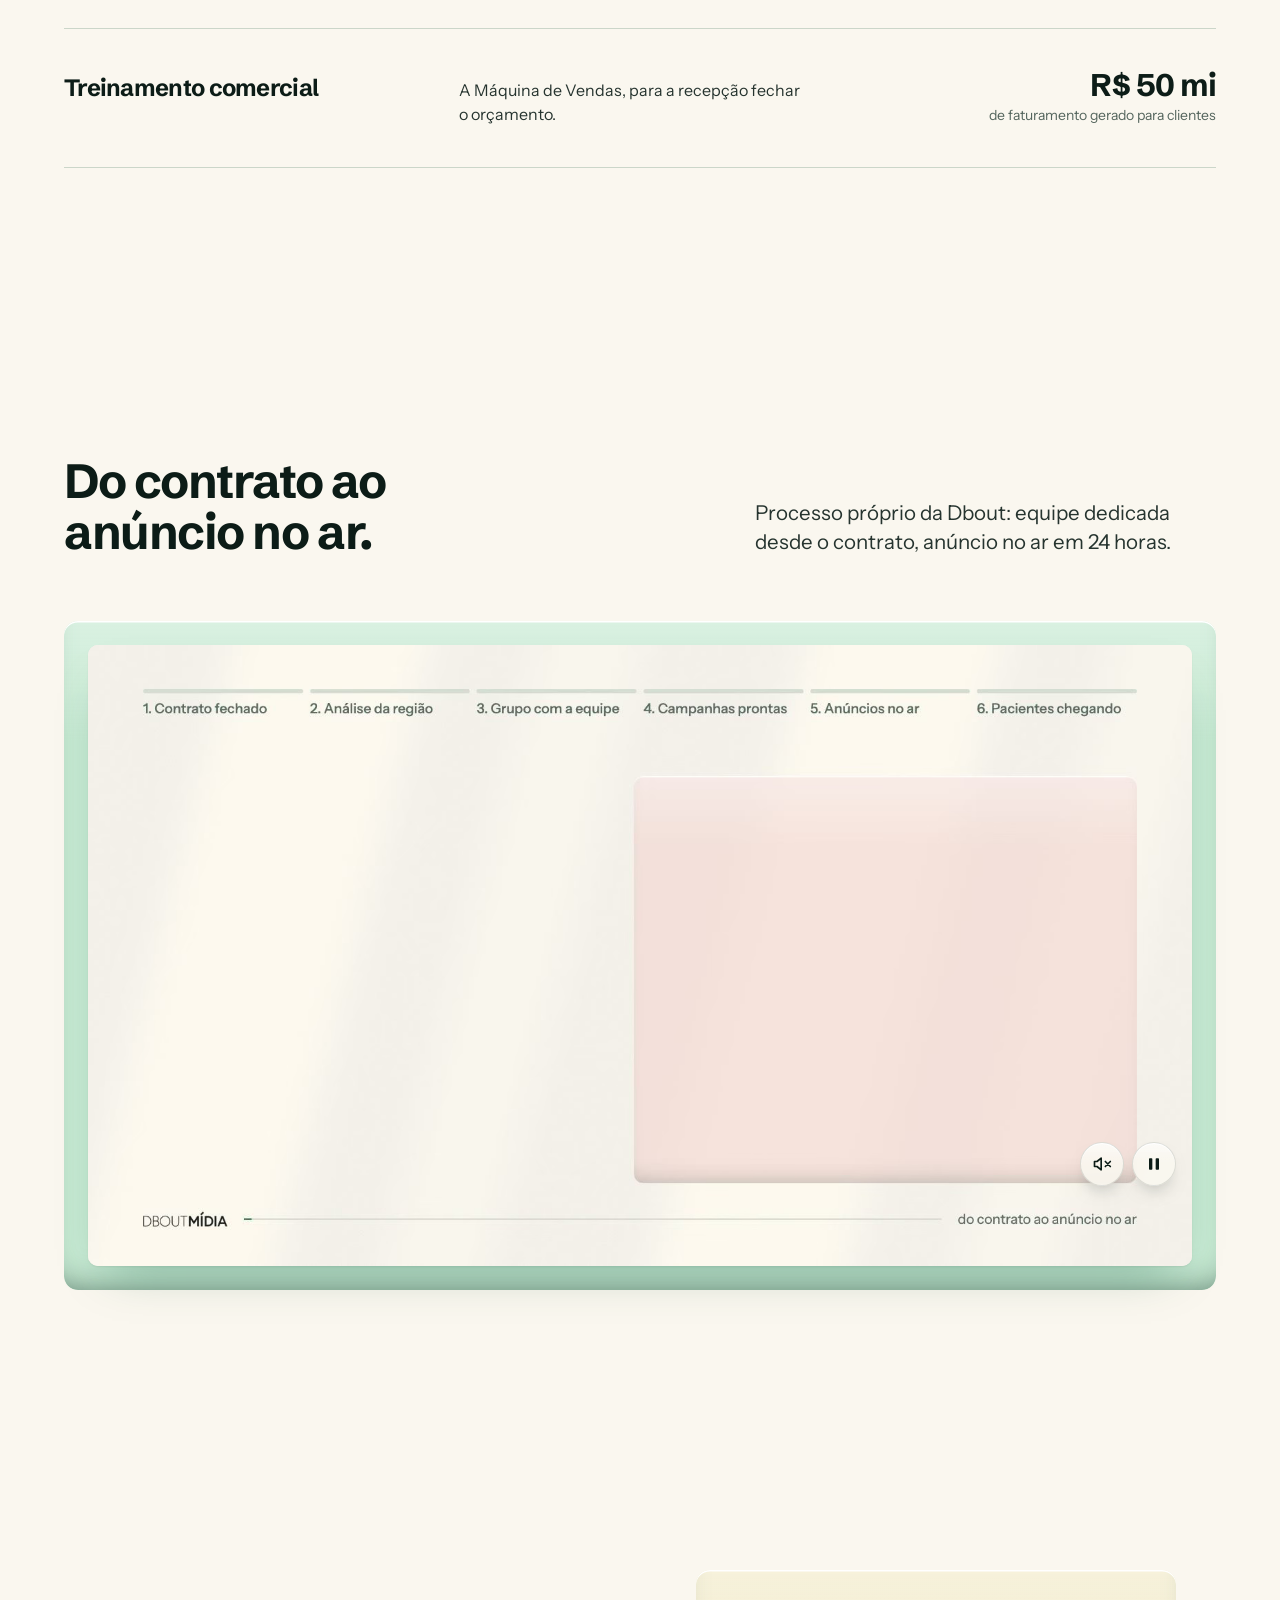
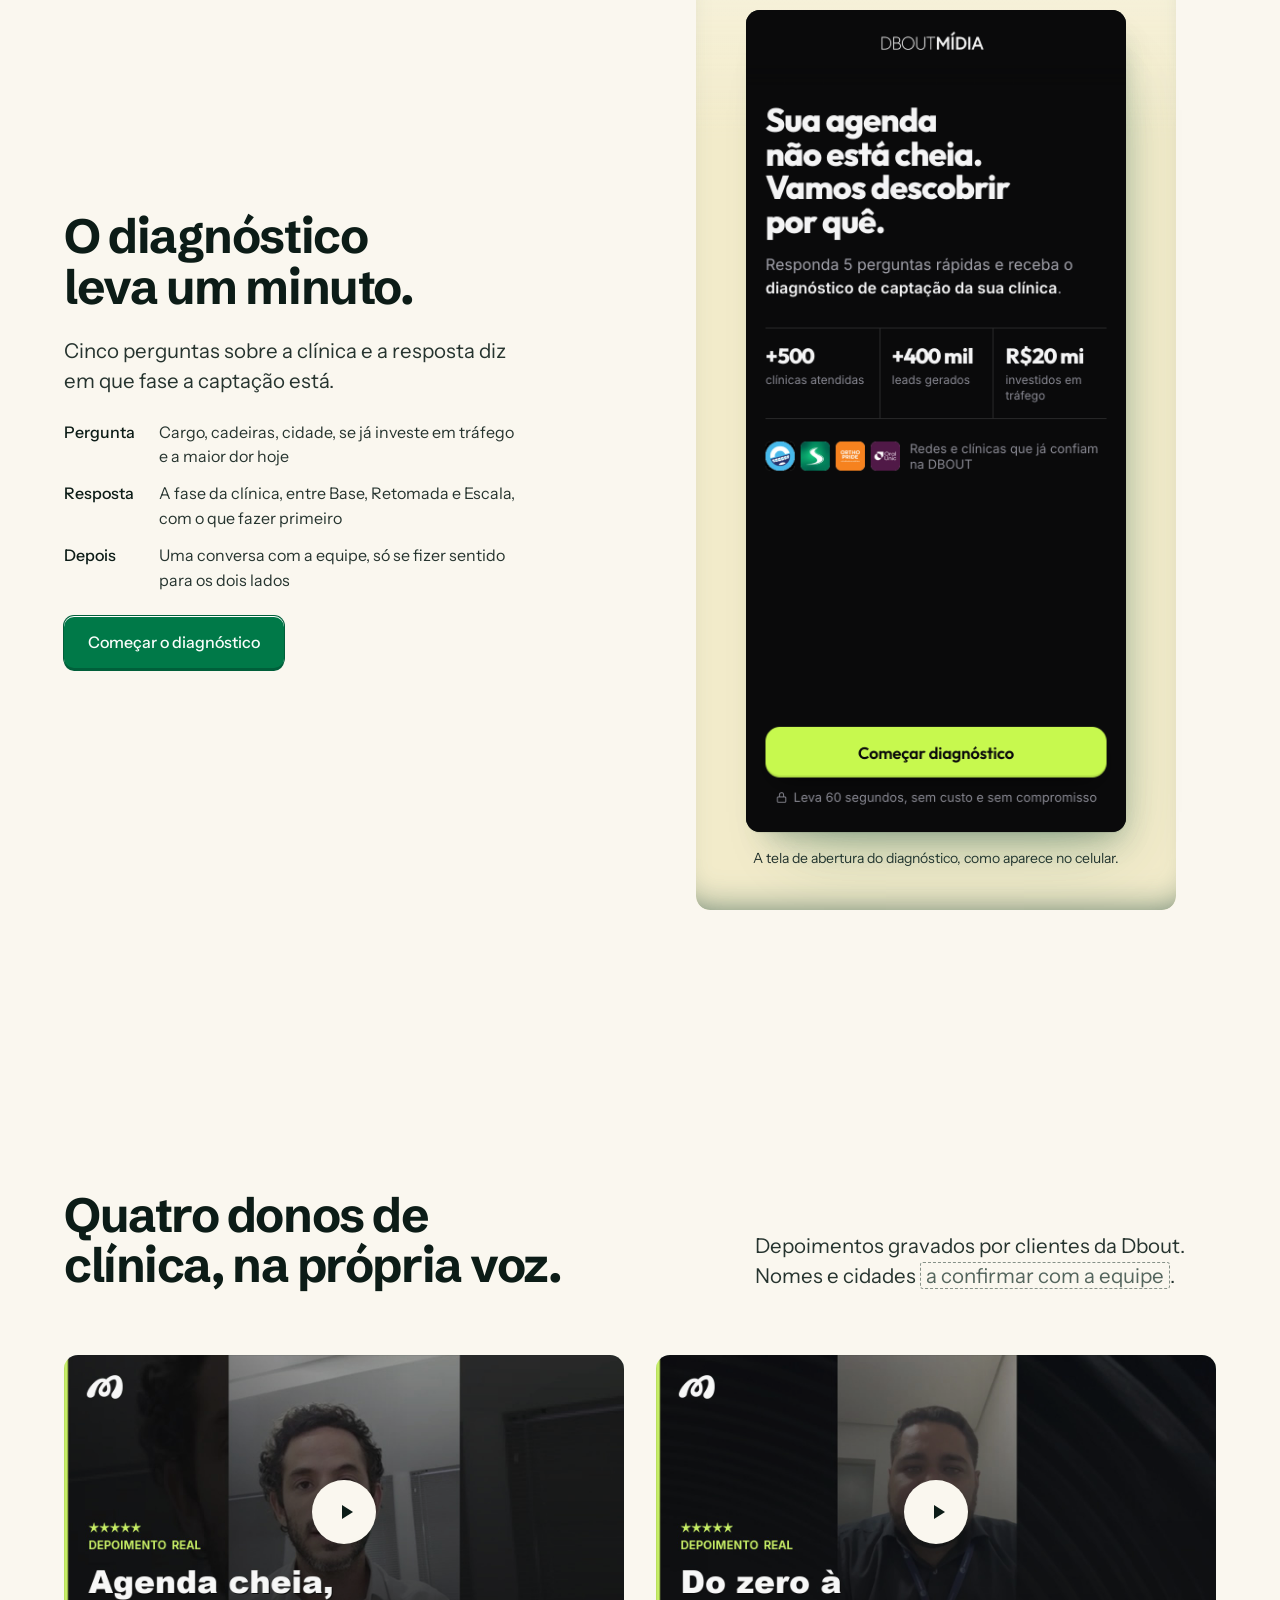
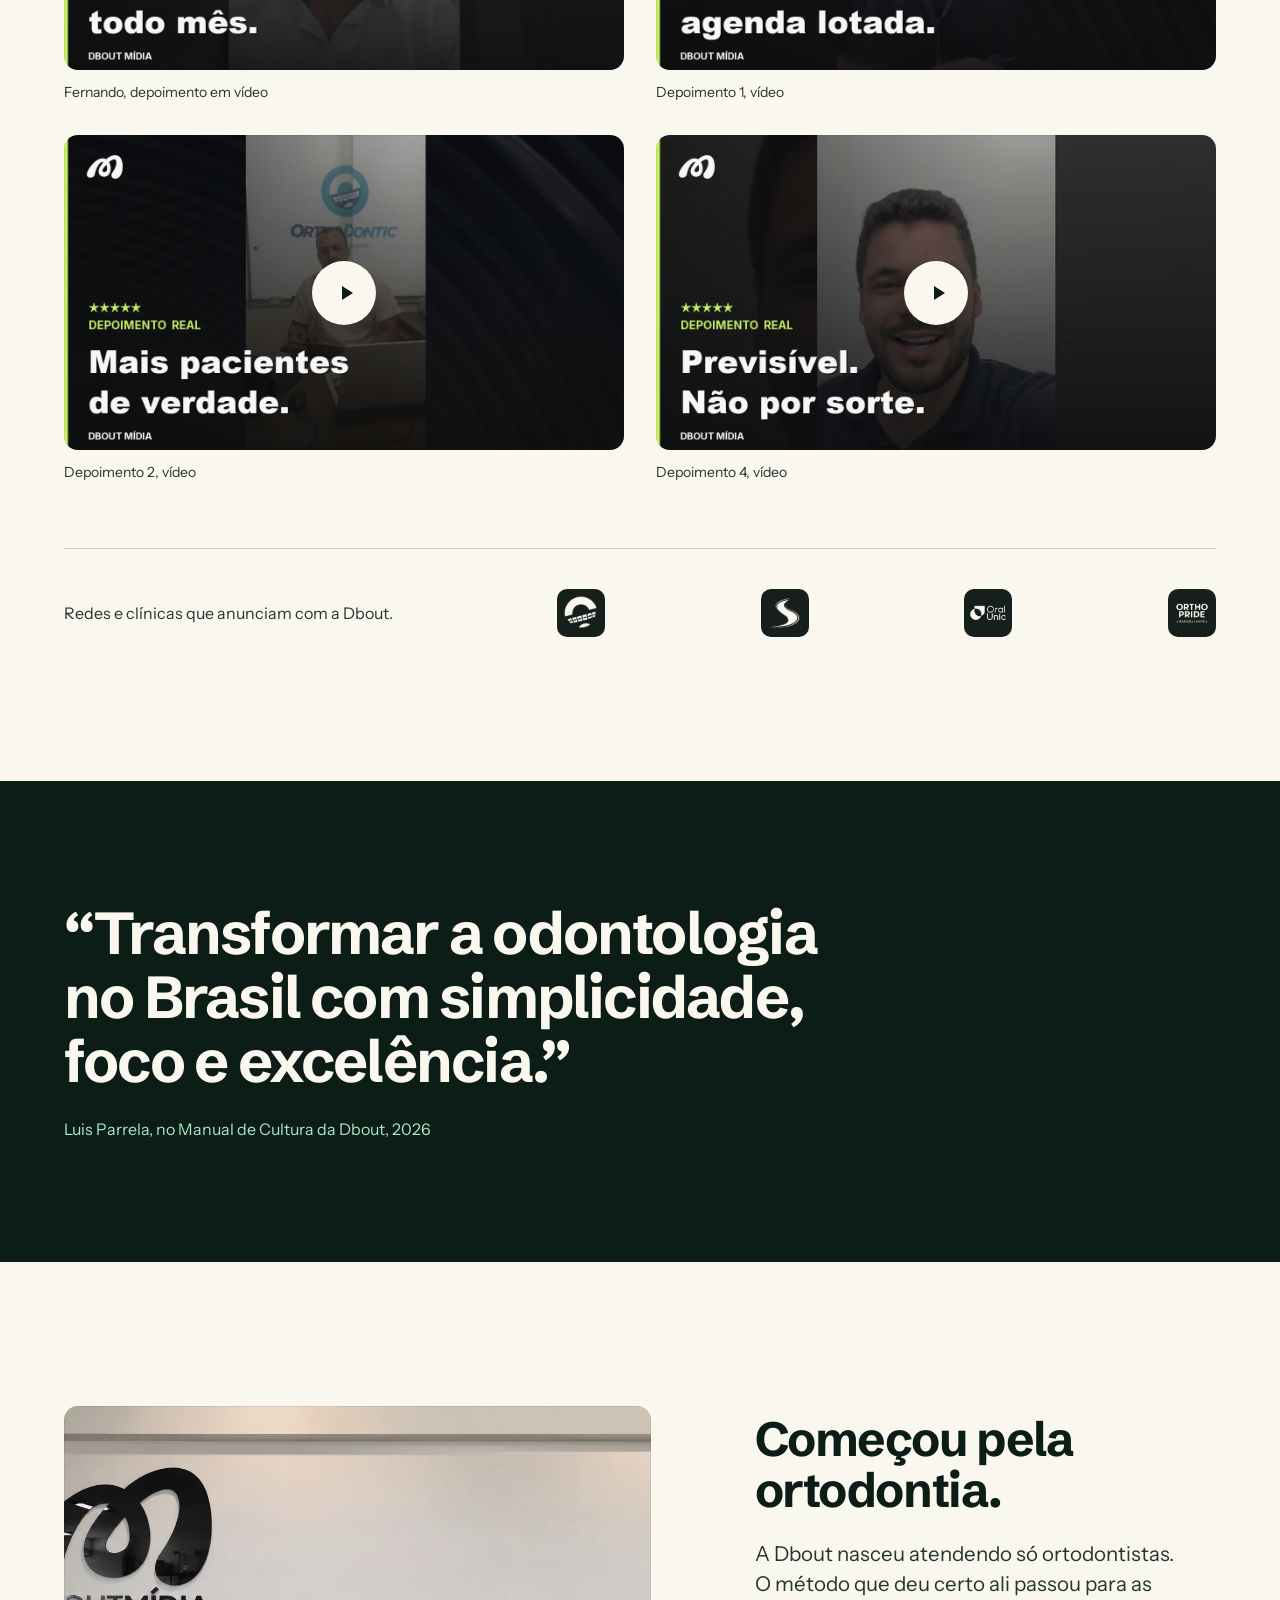
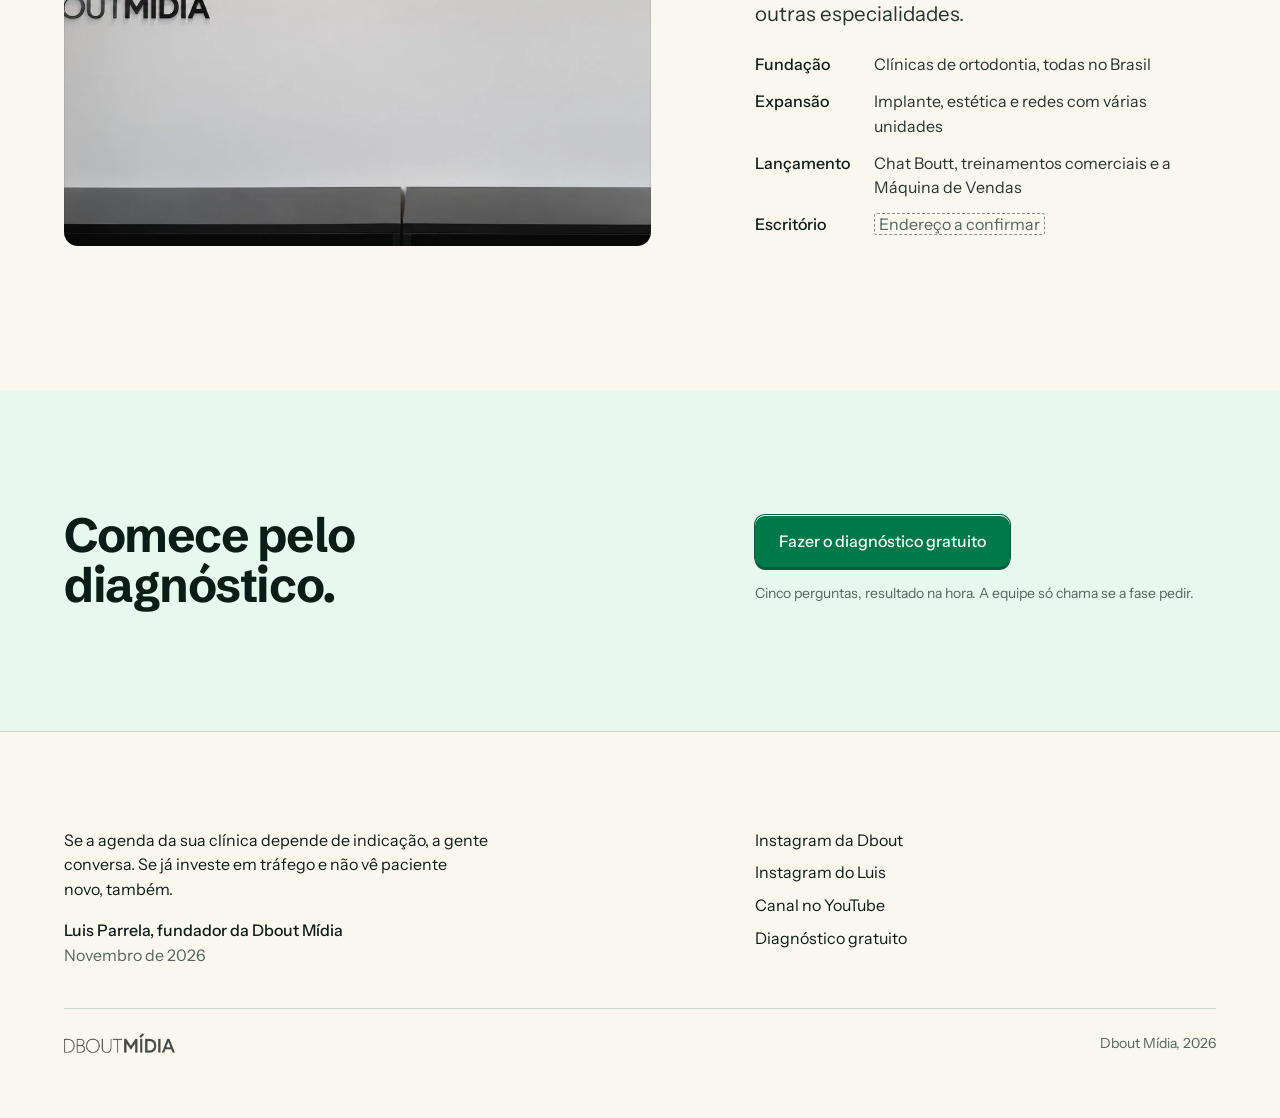
==== commit c709f3ae: "Jornada: lead mais curto, dentro do orçamento de palavras por tela Co-Authored-By: Claude Fable 5.1 " ====
--- a/index.html
+++ b/index.html
@@ -75,7 +75,7 @@
         </li>
         <li data-reveal style="--i: 2">
           <h3>Atendimento com o Chat Boutt</h3>
-          <p>Resposta na primeira hora, por uma IA treinada na rotina da clínica.</p>
+          <p>Resposta na primeira hora, por uma IA treinada na clínica.</p>
           <span class="figure">500<small>clínicas atendidas no Brasil</small></span>
         </li>
         <li data-reveal style="--i: 3">
@@ -91,7 +91,7 @@
     <div class="container">
       <div class="head">
         <h2 id="t-jornada">Do contrato ao anúncio no ar.</h2>
-        <p class="lead">Processo próprio da Dbout, provado em 500 clínicas: equipe dedicada desde o contrato, anúncio no ar em até 24 horas.</p>
+        <p class="lead">Processo próprio da Dbout: equipe dedicada desde o contrato, anúncio no ar em 24 horas.</p>
       </div>
       <figure class="filme plastic" data-loop>
         <video class="filme__video" muted loop playsinline preload="metadata" poster="assets/jornada-poster.jpg" width="1600" height="900" aria-label="Animação dos seis passos, do contrato aos pacientes chegando">
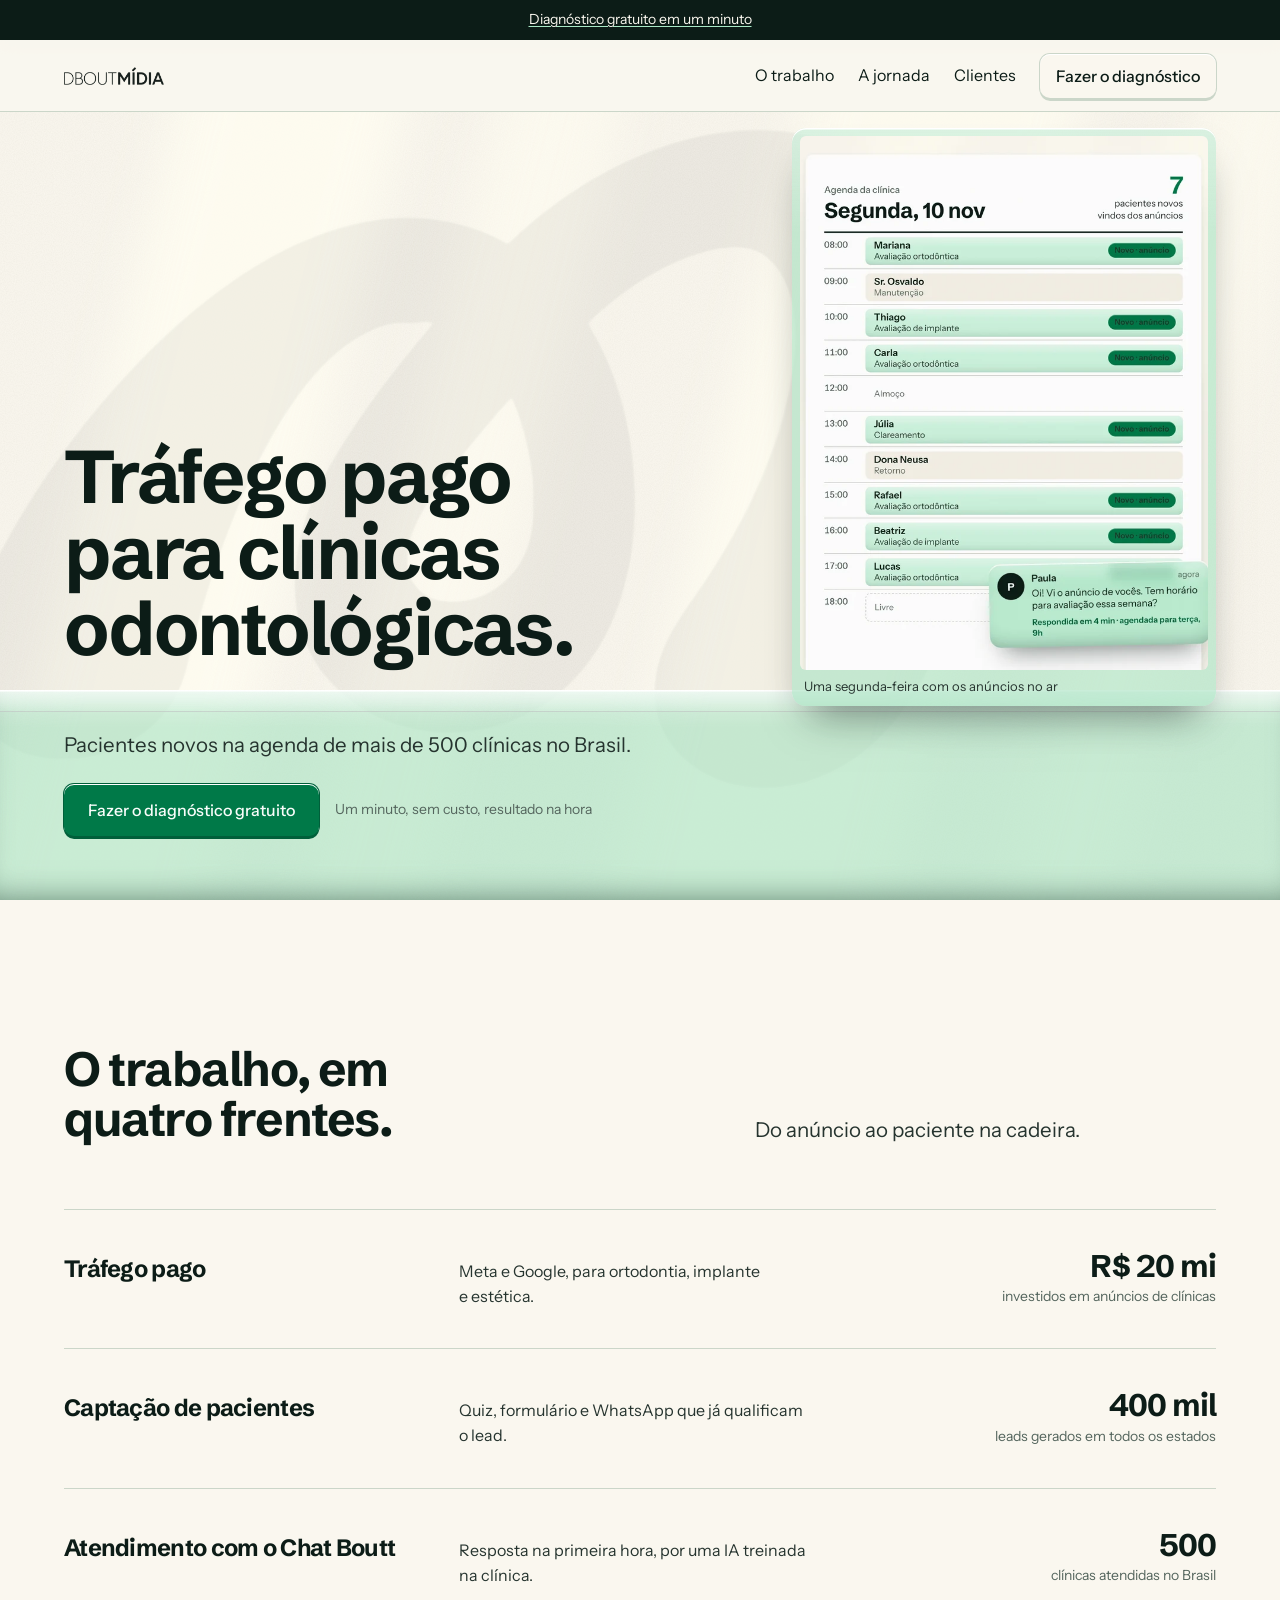
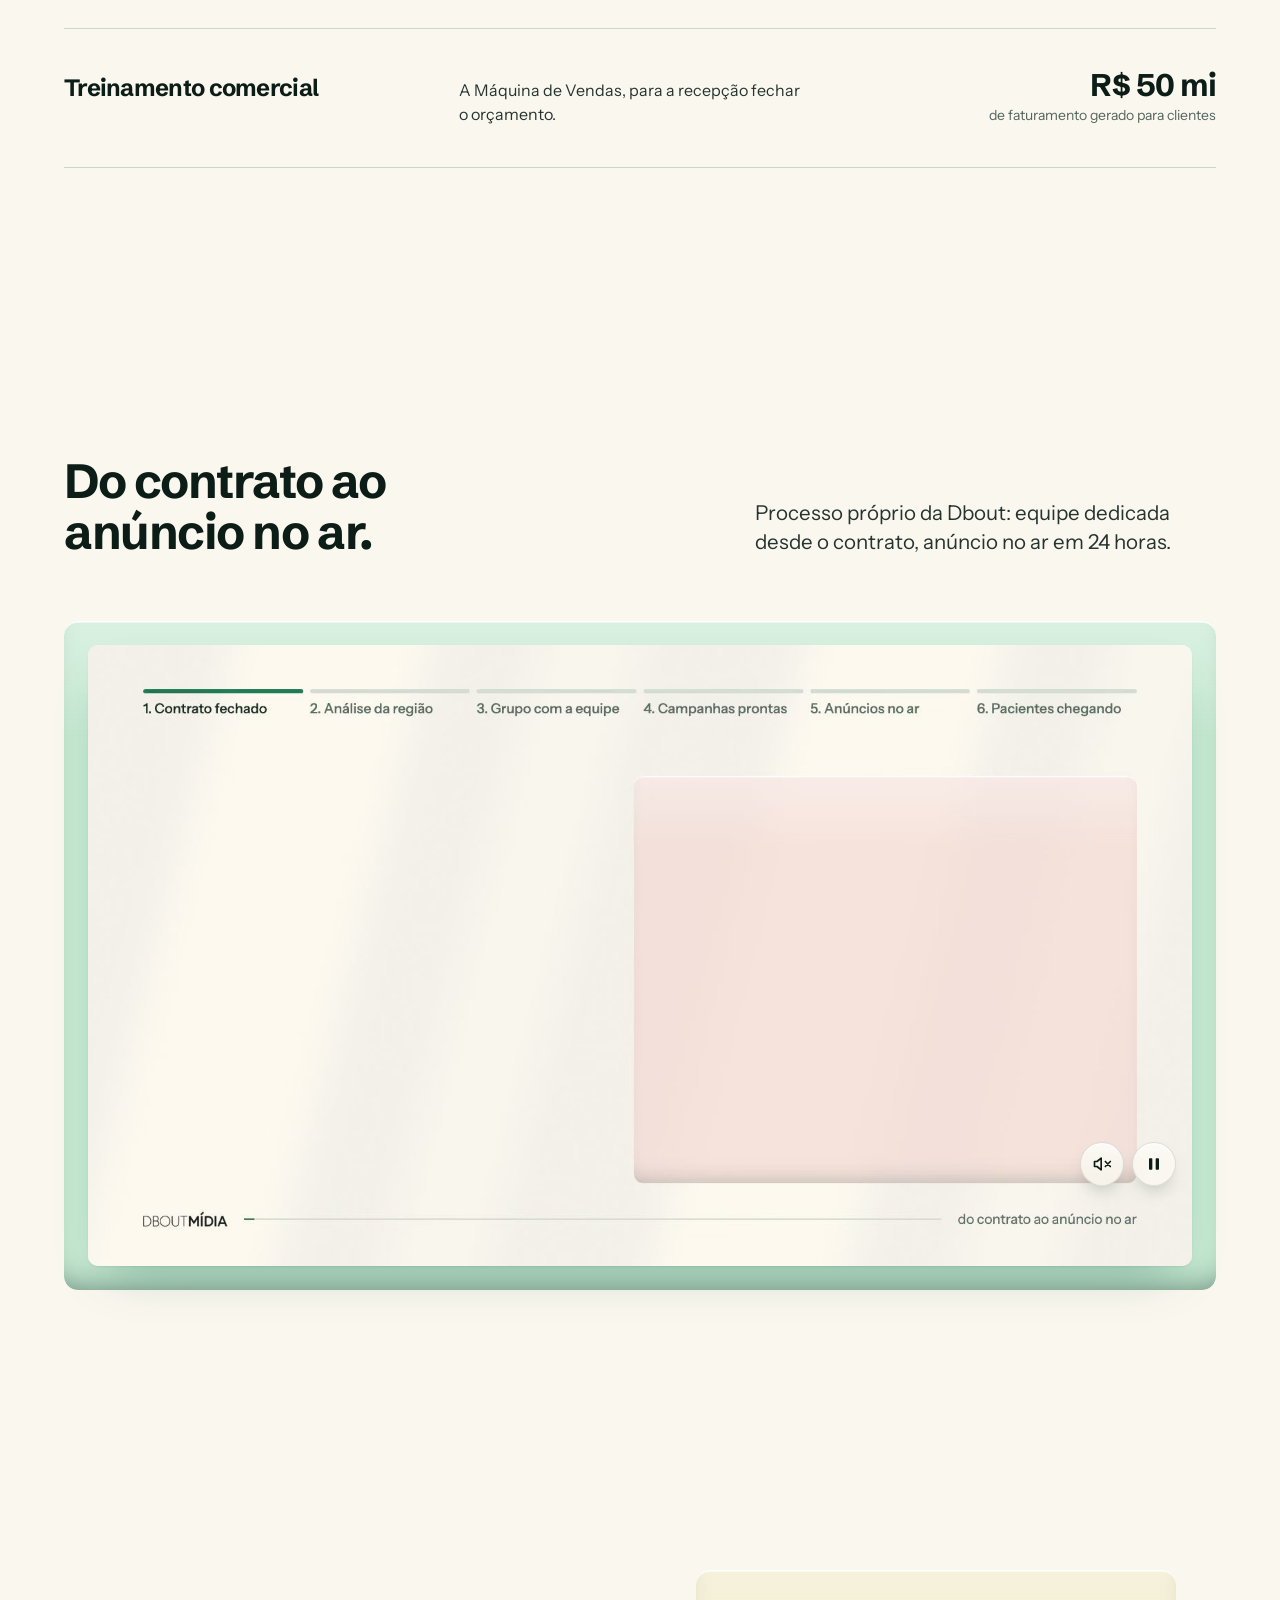
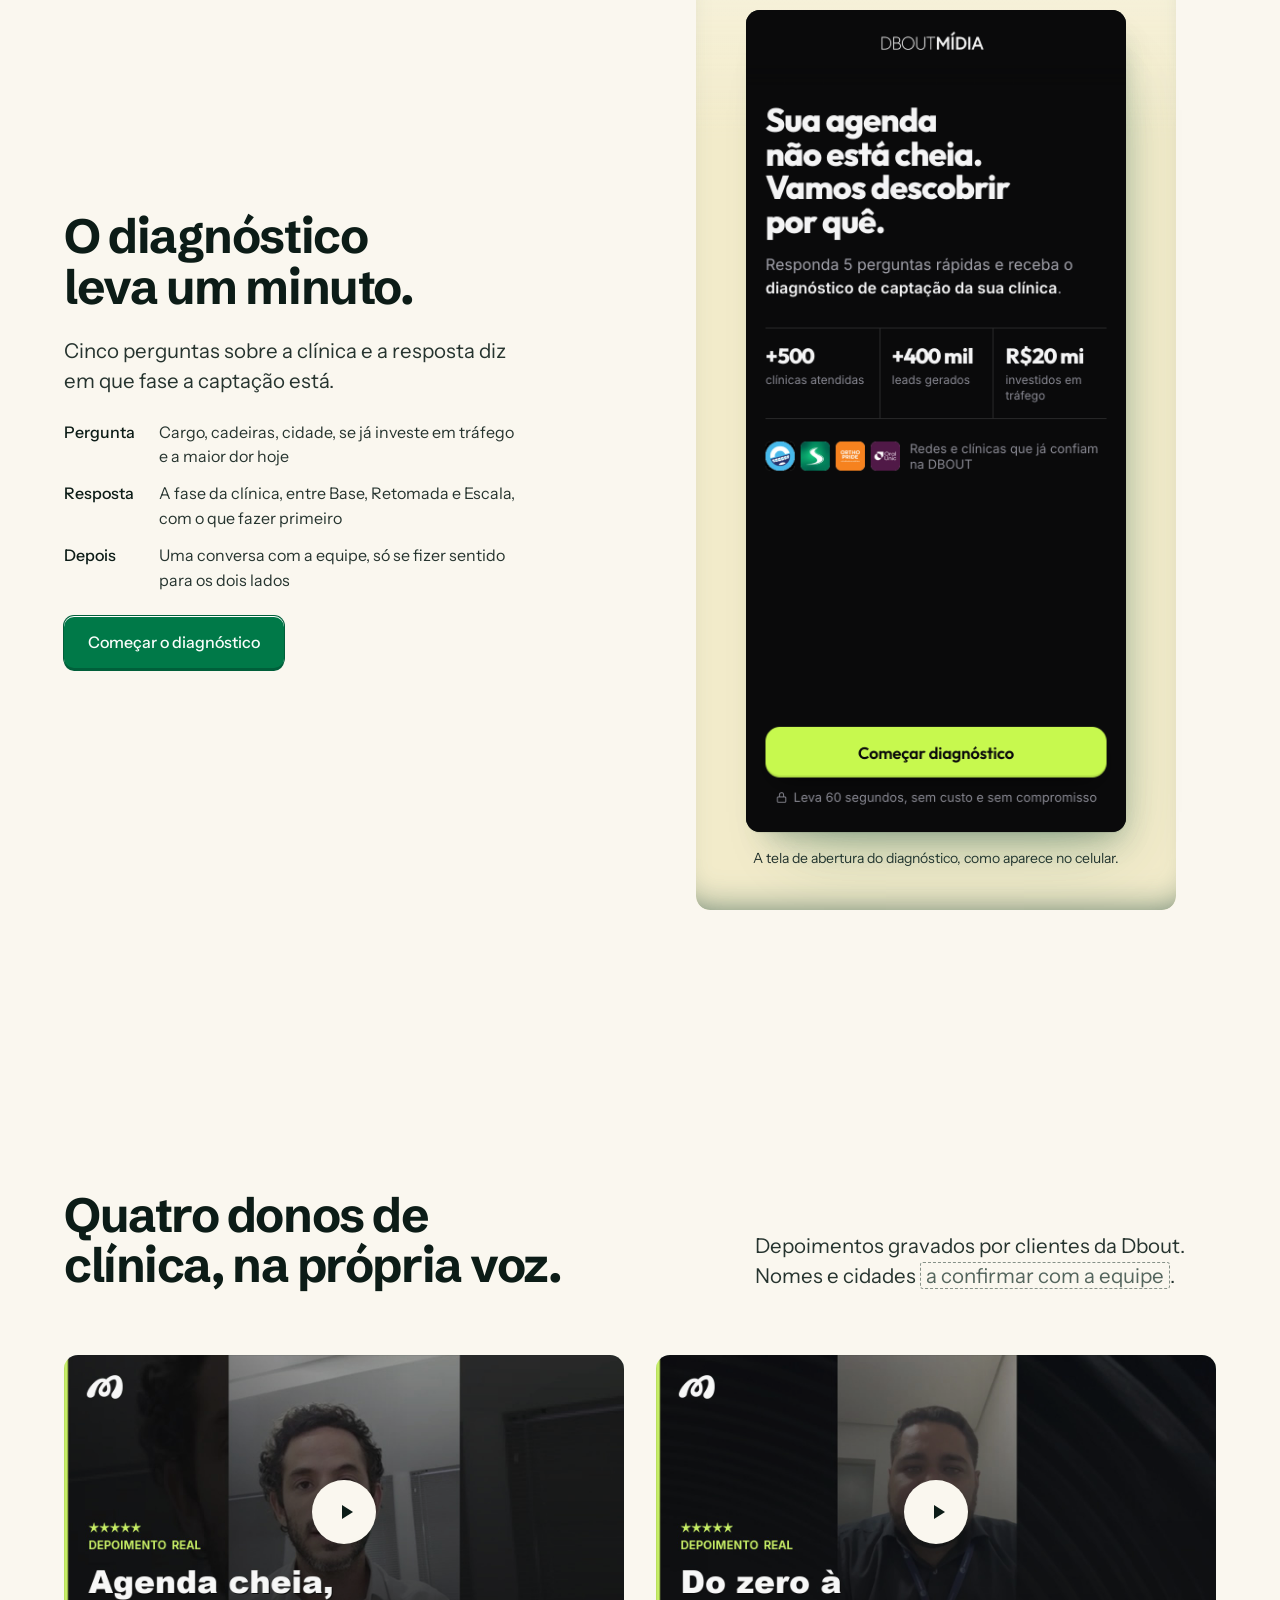
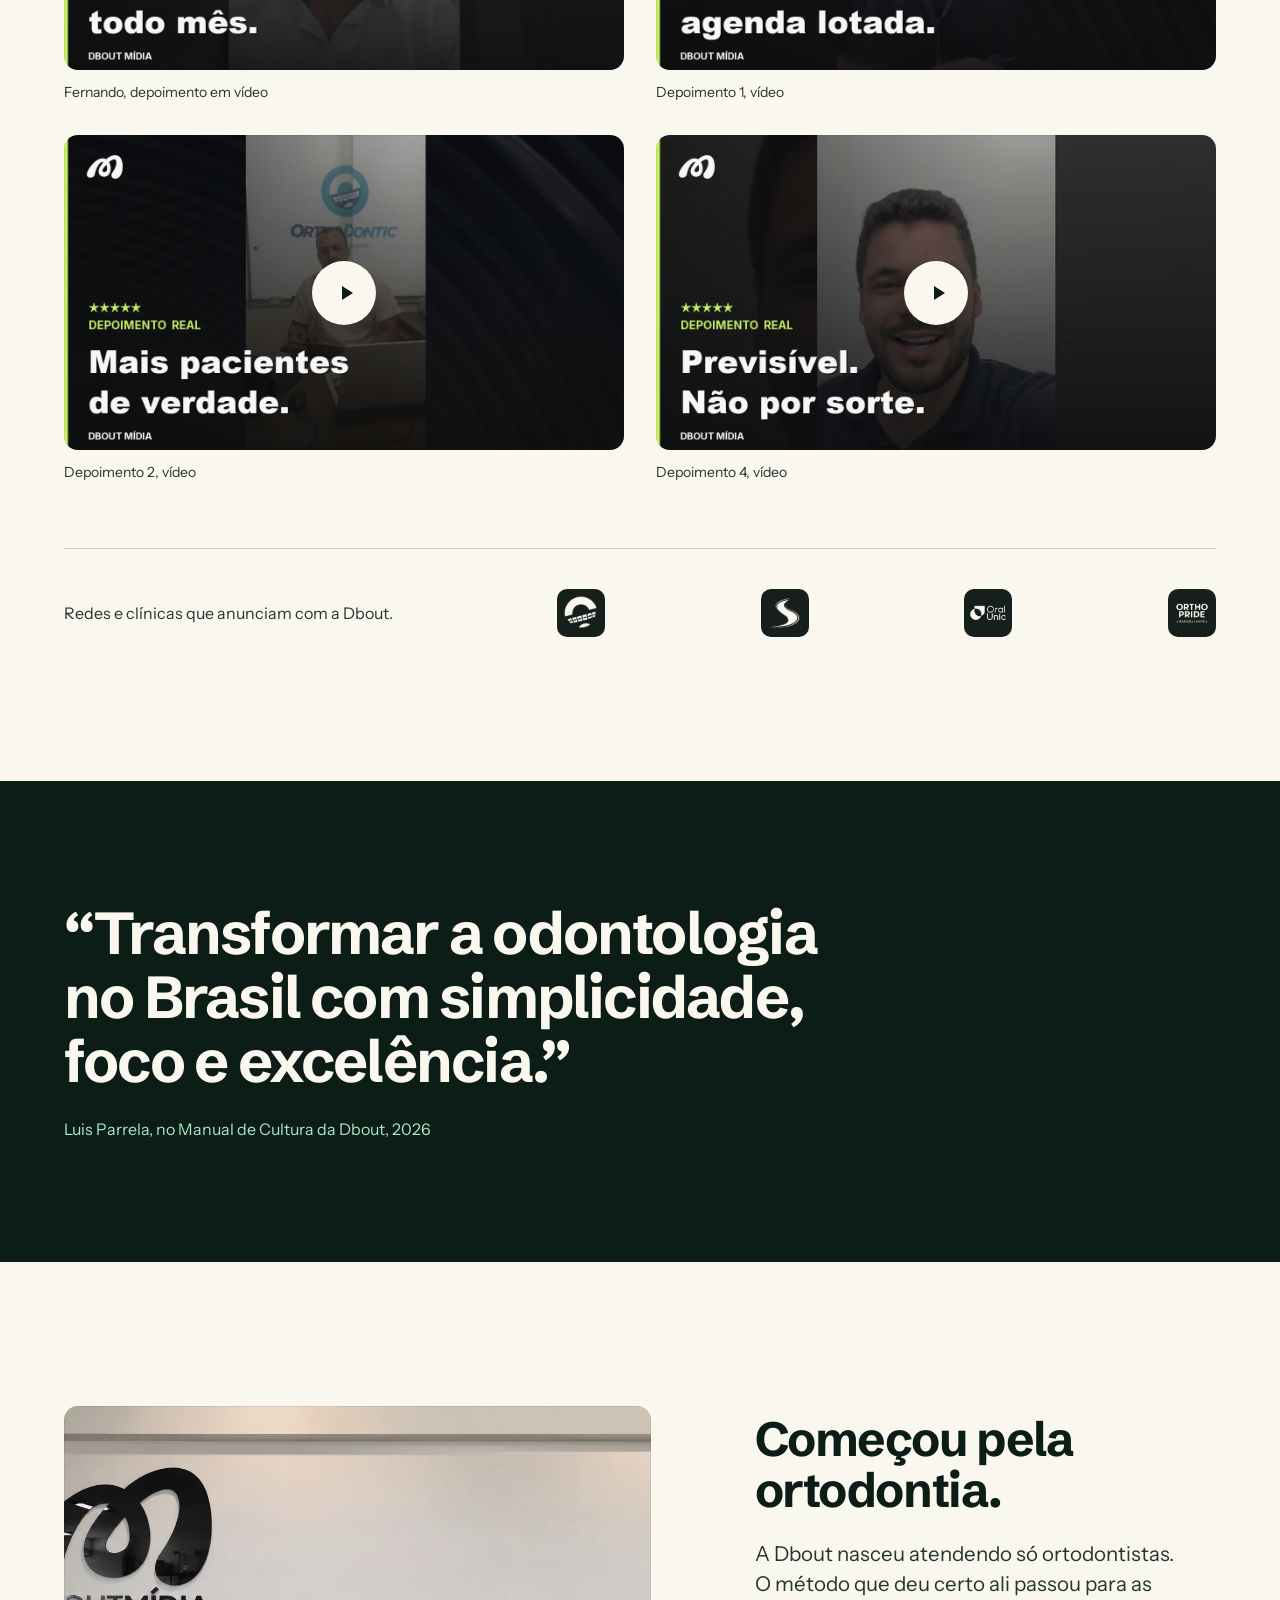
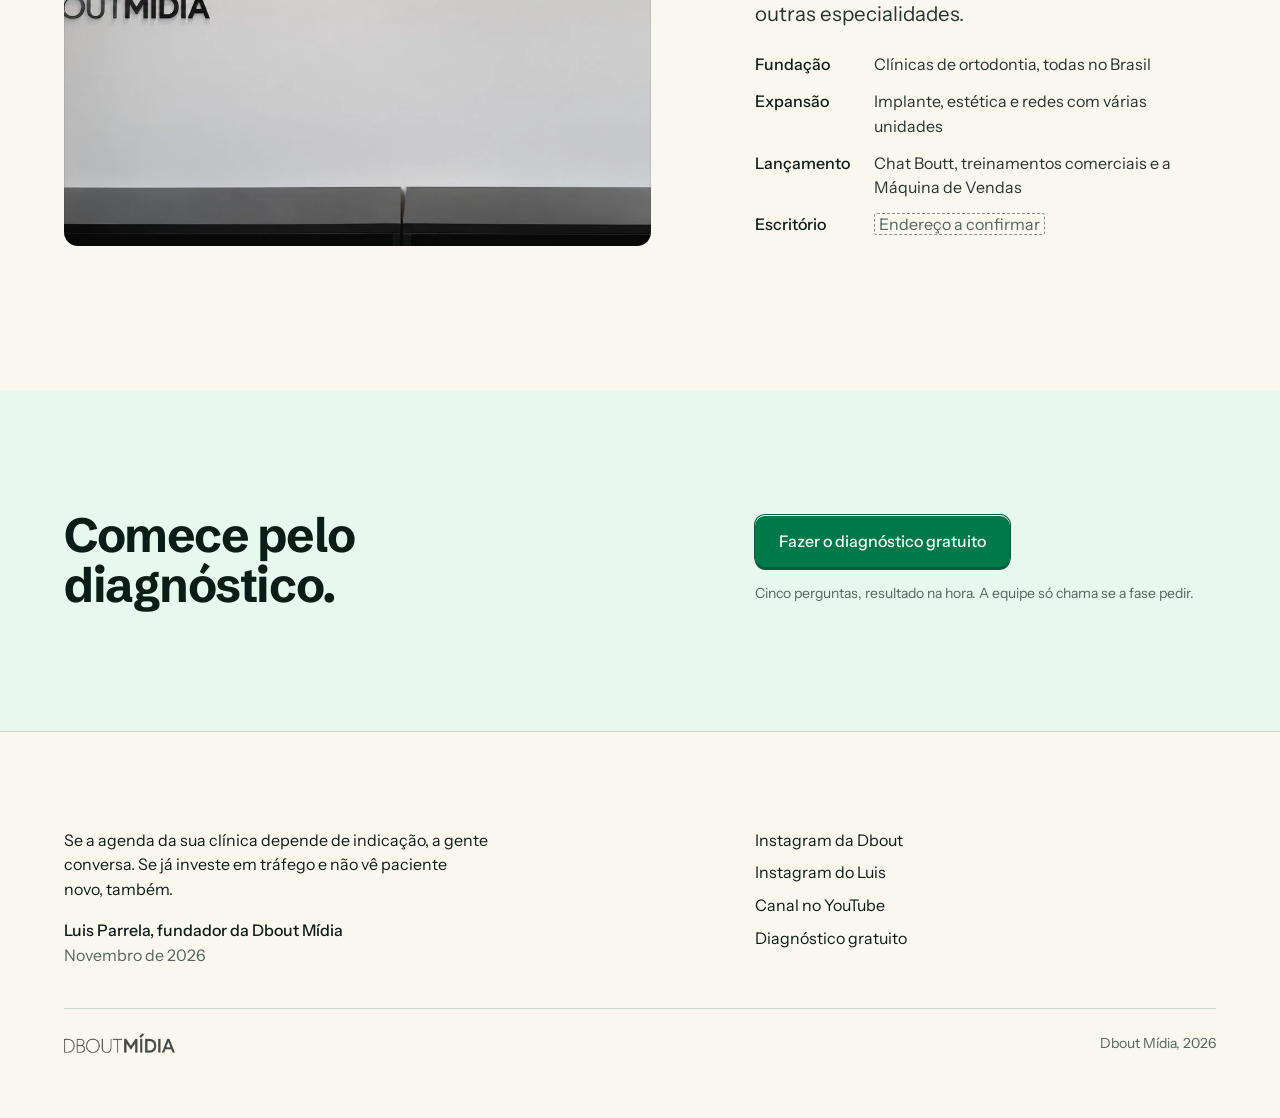
==== commit cc71c7e0: "Filme: trilha animada no lugar da narração, 27 s Narração removida. Trilha original gerada na API de" ====
--- a/index.html
+++ b/index.html
@@ -99,7 +99,7 @@
           <source src="assets/jornada.mp4" type="video/mp4">
         </video>
         <div class="filme__controles">
-          <button class="filme__ctl" type="button" data-loop-sound aria-pressed="false" aria-label="Ligar o som da narração">
+          <button class="filme__ctl" type="button" data-loop-sound aria-pressed="false" aria-label="Ligar o som">
             <svg class="off" viewBox="0 0 24 24" width="20" height="20" aria-hidden="true" fill="none" stroke="currentColor" stroke-width="2" stroke-linecap="round" stroke-linejoin="round"><path d="M11 5 6 9H3v6h3l5 4z"/><path d="m22 9-6 6M16 9l6 6"/></svg>
             <svg class="on" viewBox="0 0 24 24" width="20" height="20" aria-hidden="true" fill="none" stroke="currentColor" stroke-width="2" stroke-linecap="round" stroke-linejoin="round"><path d="M11 5 6 9H3v6h3l5 4z"/><path d="M15.5 8.5a5 5 0 0 1 0 7"/><path d="M18.5 5.5a9 9 0 0 1 0 13"/></svg>
           </button>
@@ -245,7 +245,7 @@
     if (som) som.addEventListener('click', () => {
       s.som = !s.som; s.held = false;
       el.querySelectorAll('video').forEach((v) => { v.muted = !s.som; if (s.som) v.currentTime = 0; });
-      som.setAttribute('aria-label', s.som ? 'Desligar o som' : 'Ligar o som da narração'); som.setAttribute('aria-pressed', String(s.som)); sync();
+      som.setAttribute('aria-label', s.som ? 'Desligar o som' : 'Ligar o som'); som.setAttribute('aria-pressed', String(s.som)); sync();
     });
     [['pointerenter', 'hover', true], ['pointerleave', 'hover', false], ['focusin', 'focus', true], ['focusout', 'focus', false]].forEach(([ev, k, v]) => el.addEventListener(ev, () => { s[k] = v; sync(); }));
     new IntersectionObserver(([e]) => { s.seen = e.isIntersecting; sync(); }).observe(el);
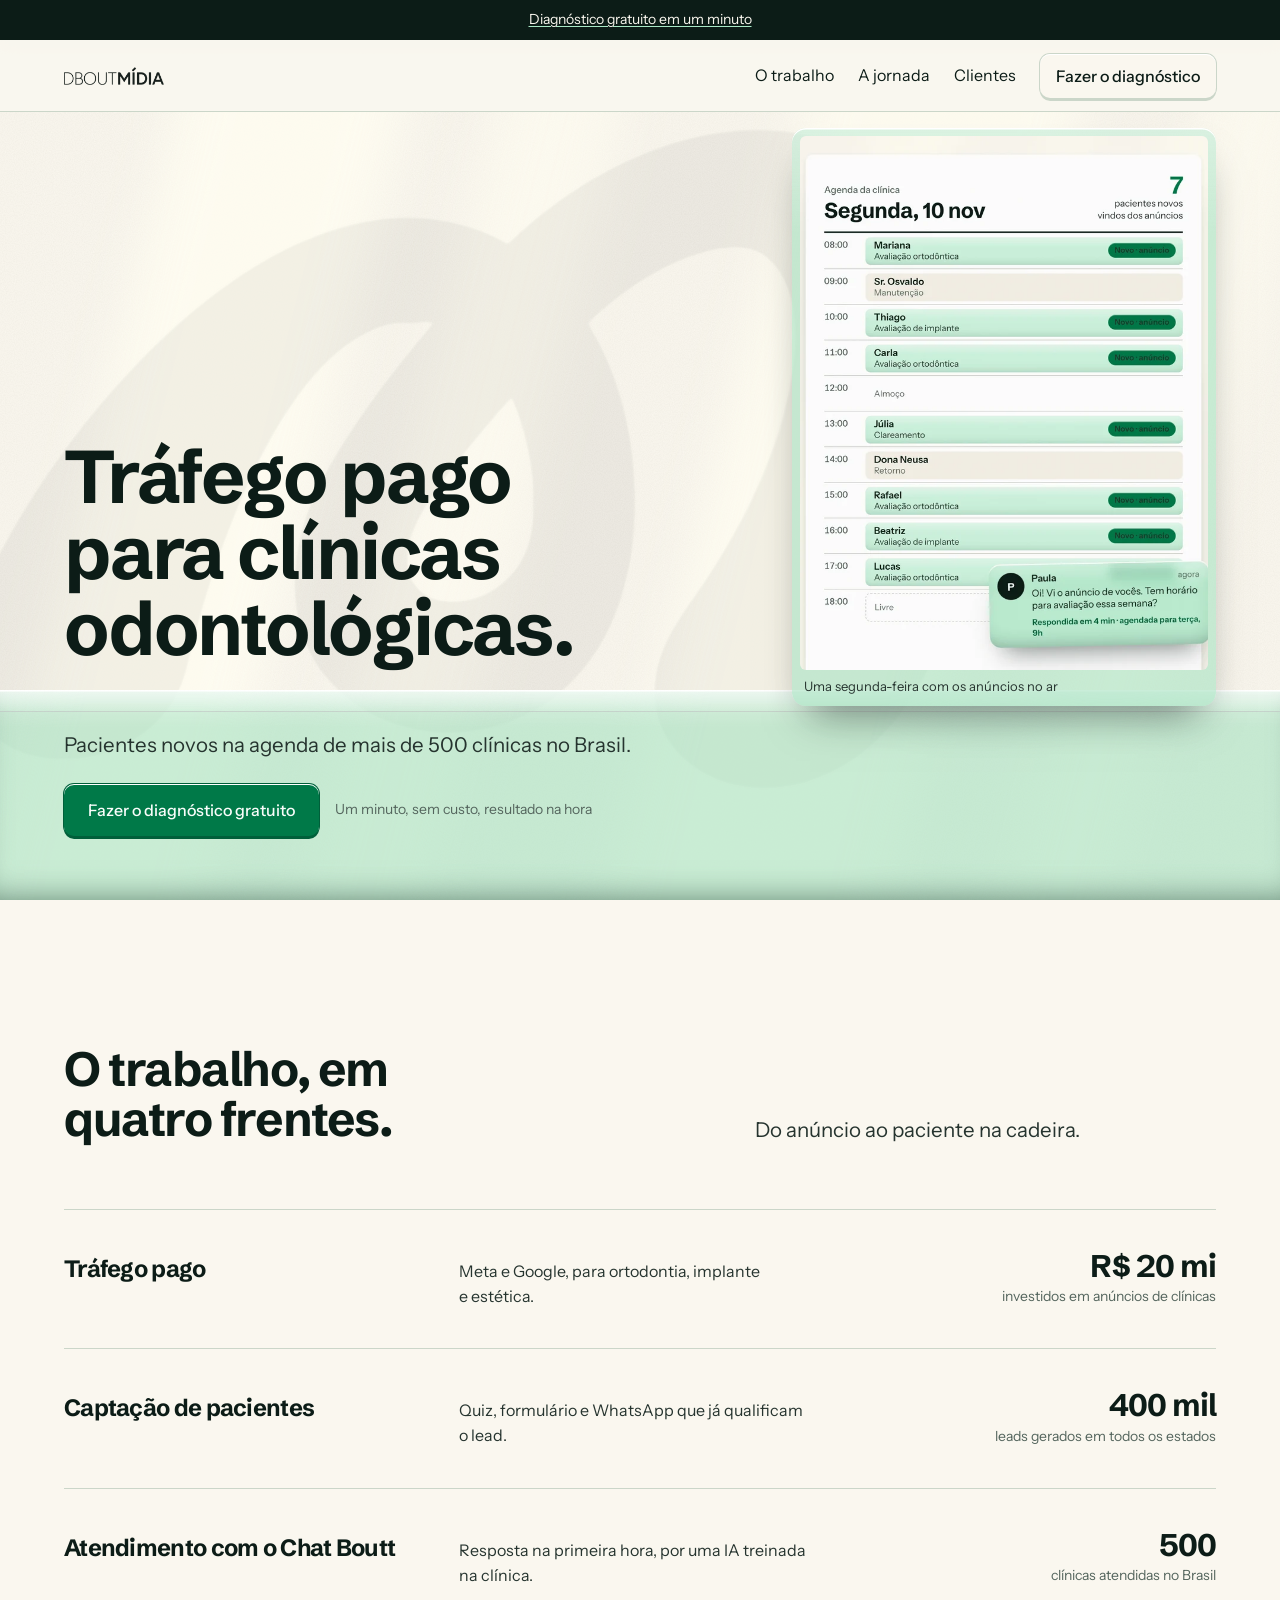
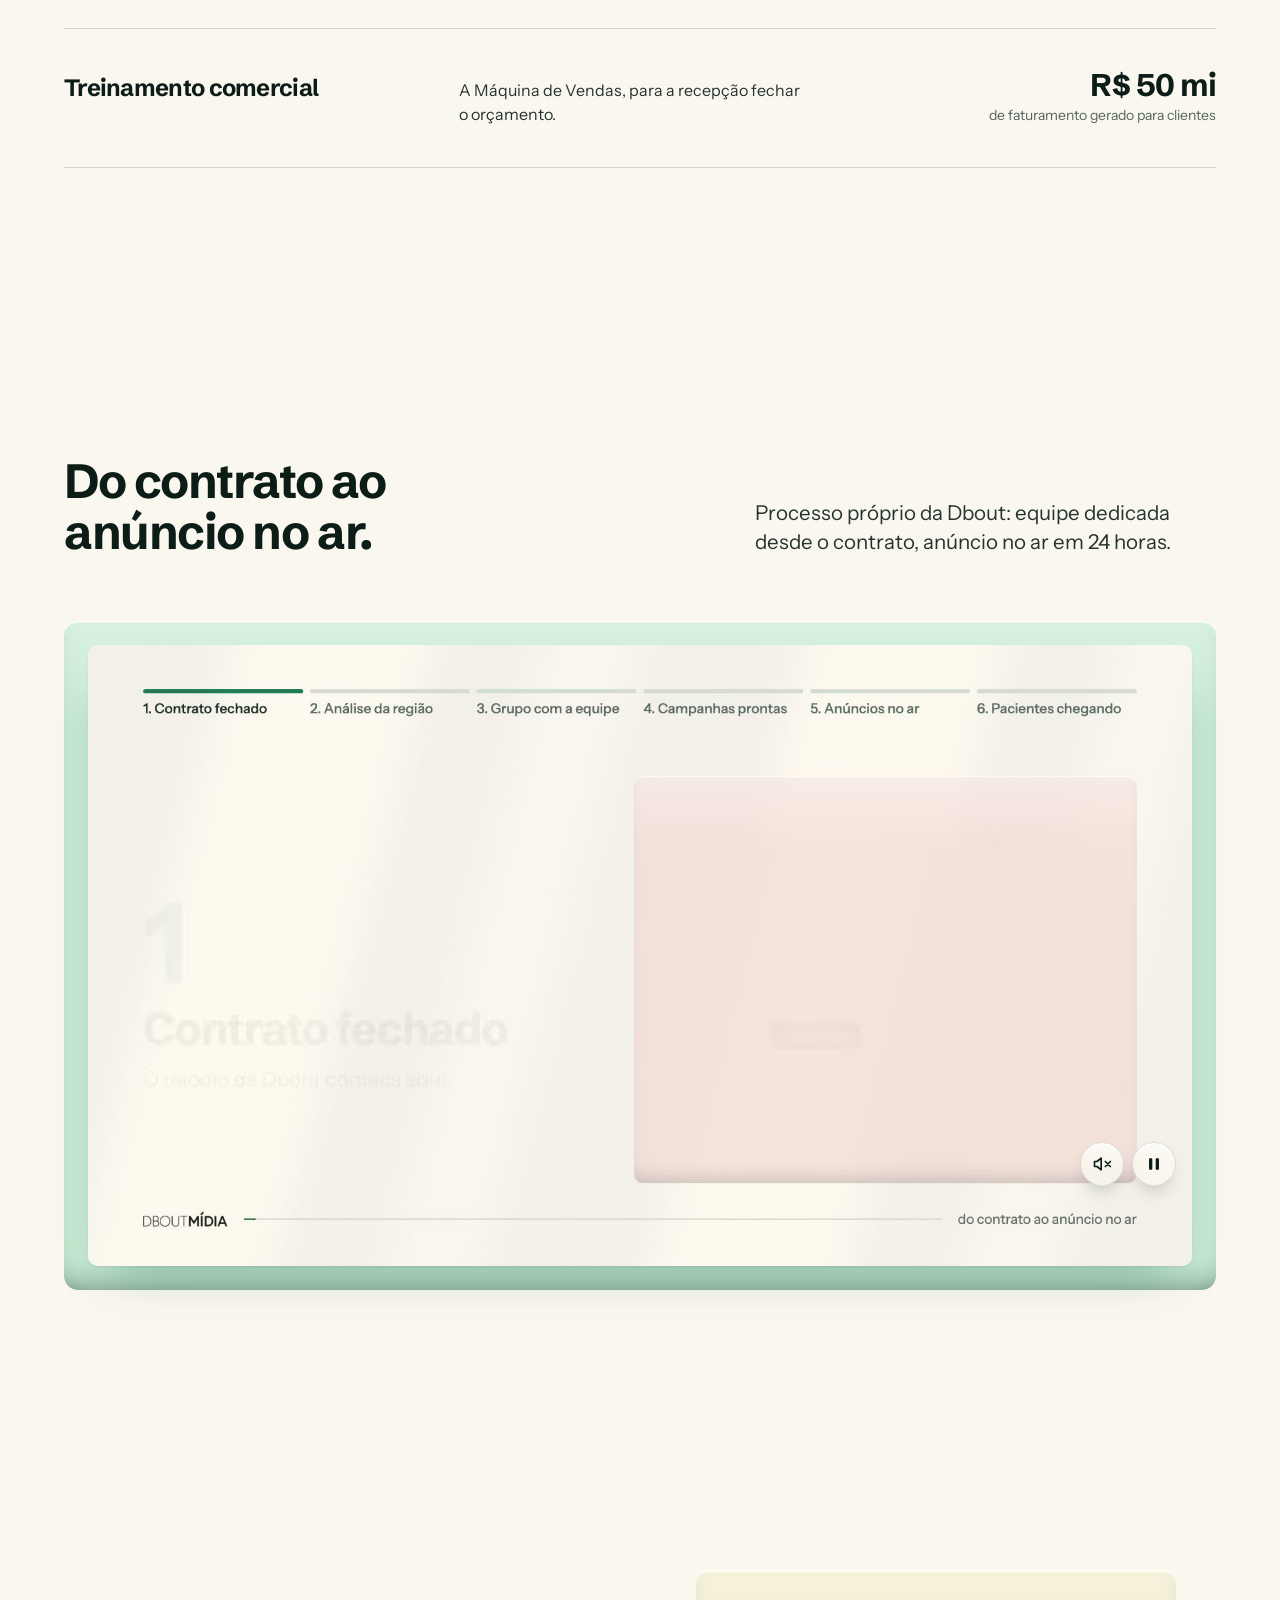
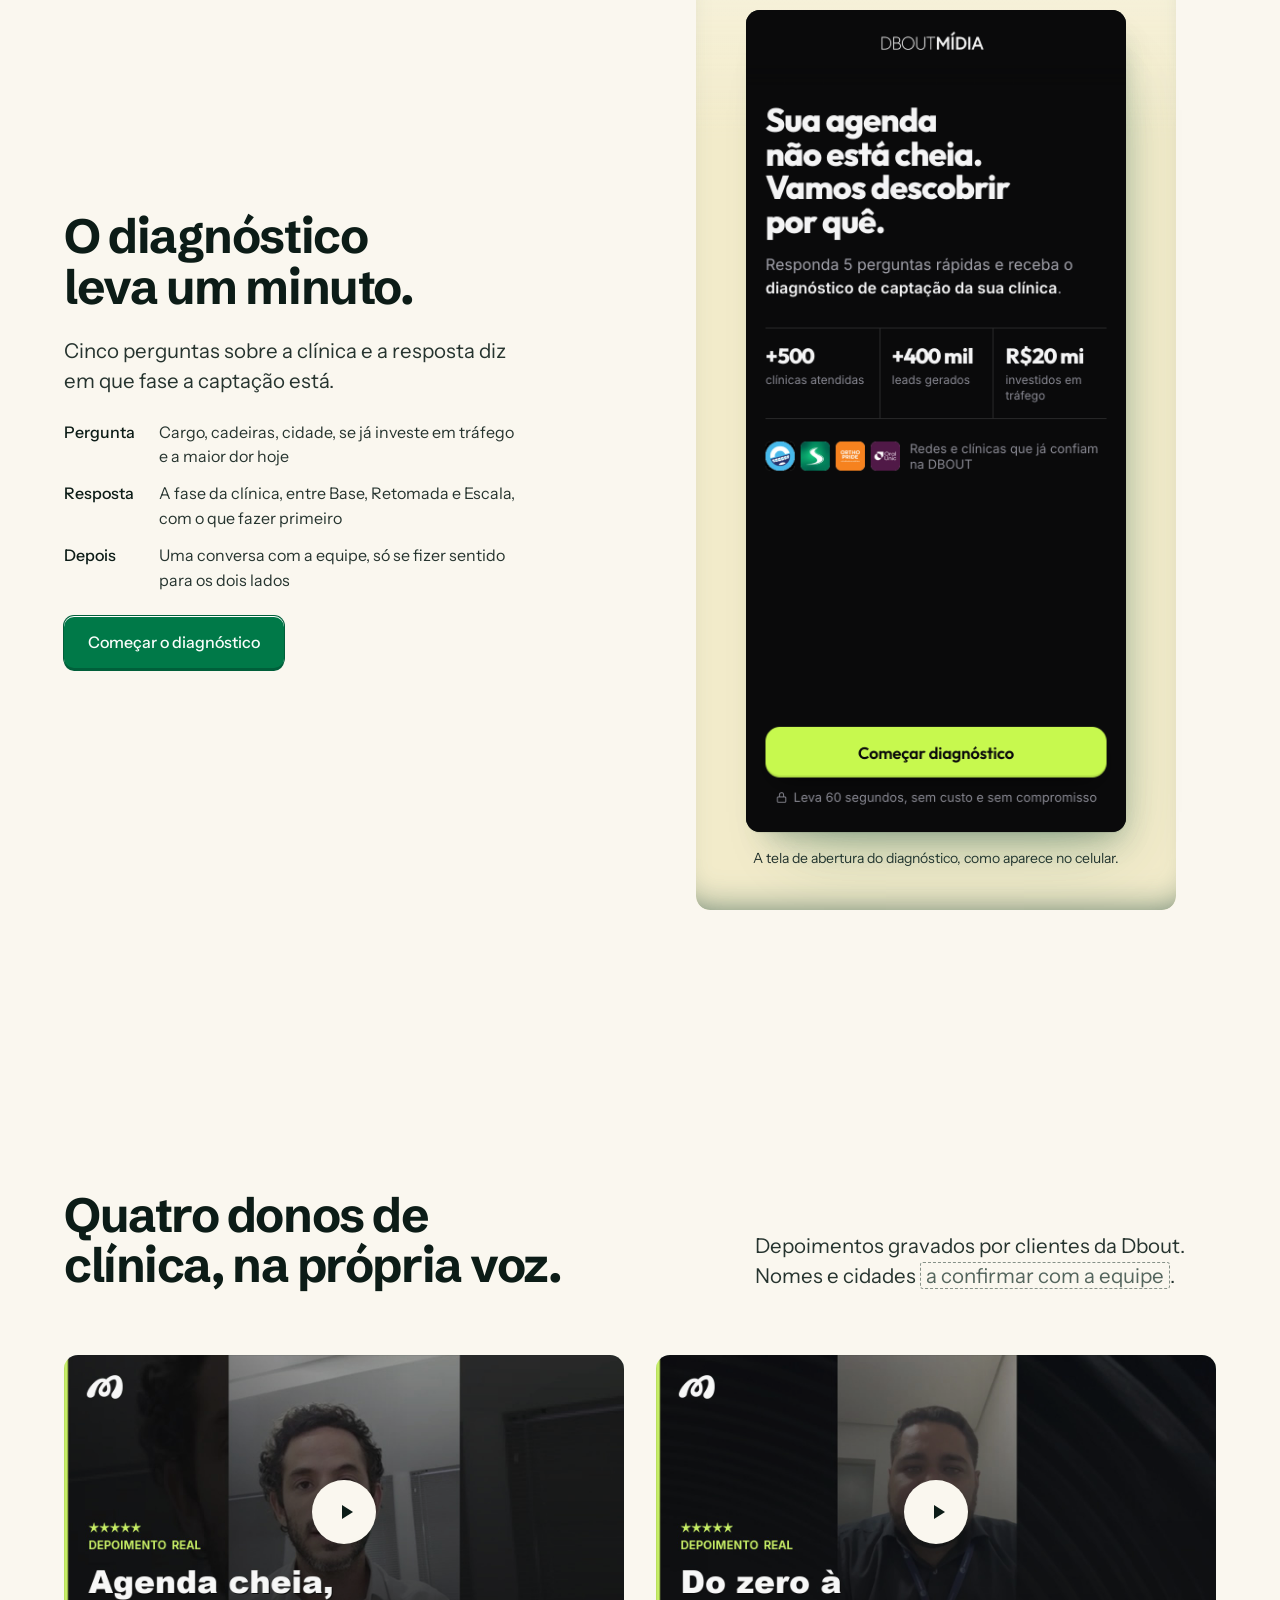
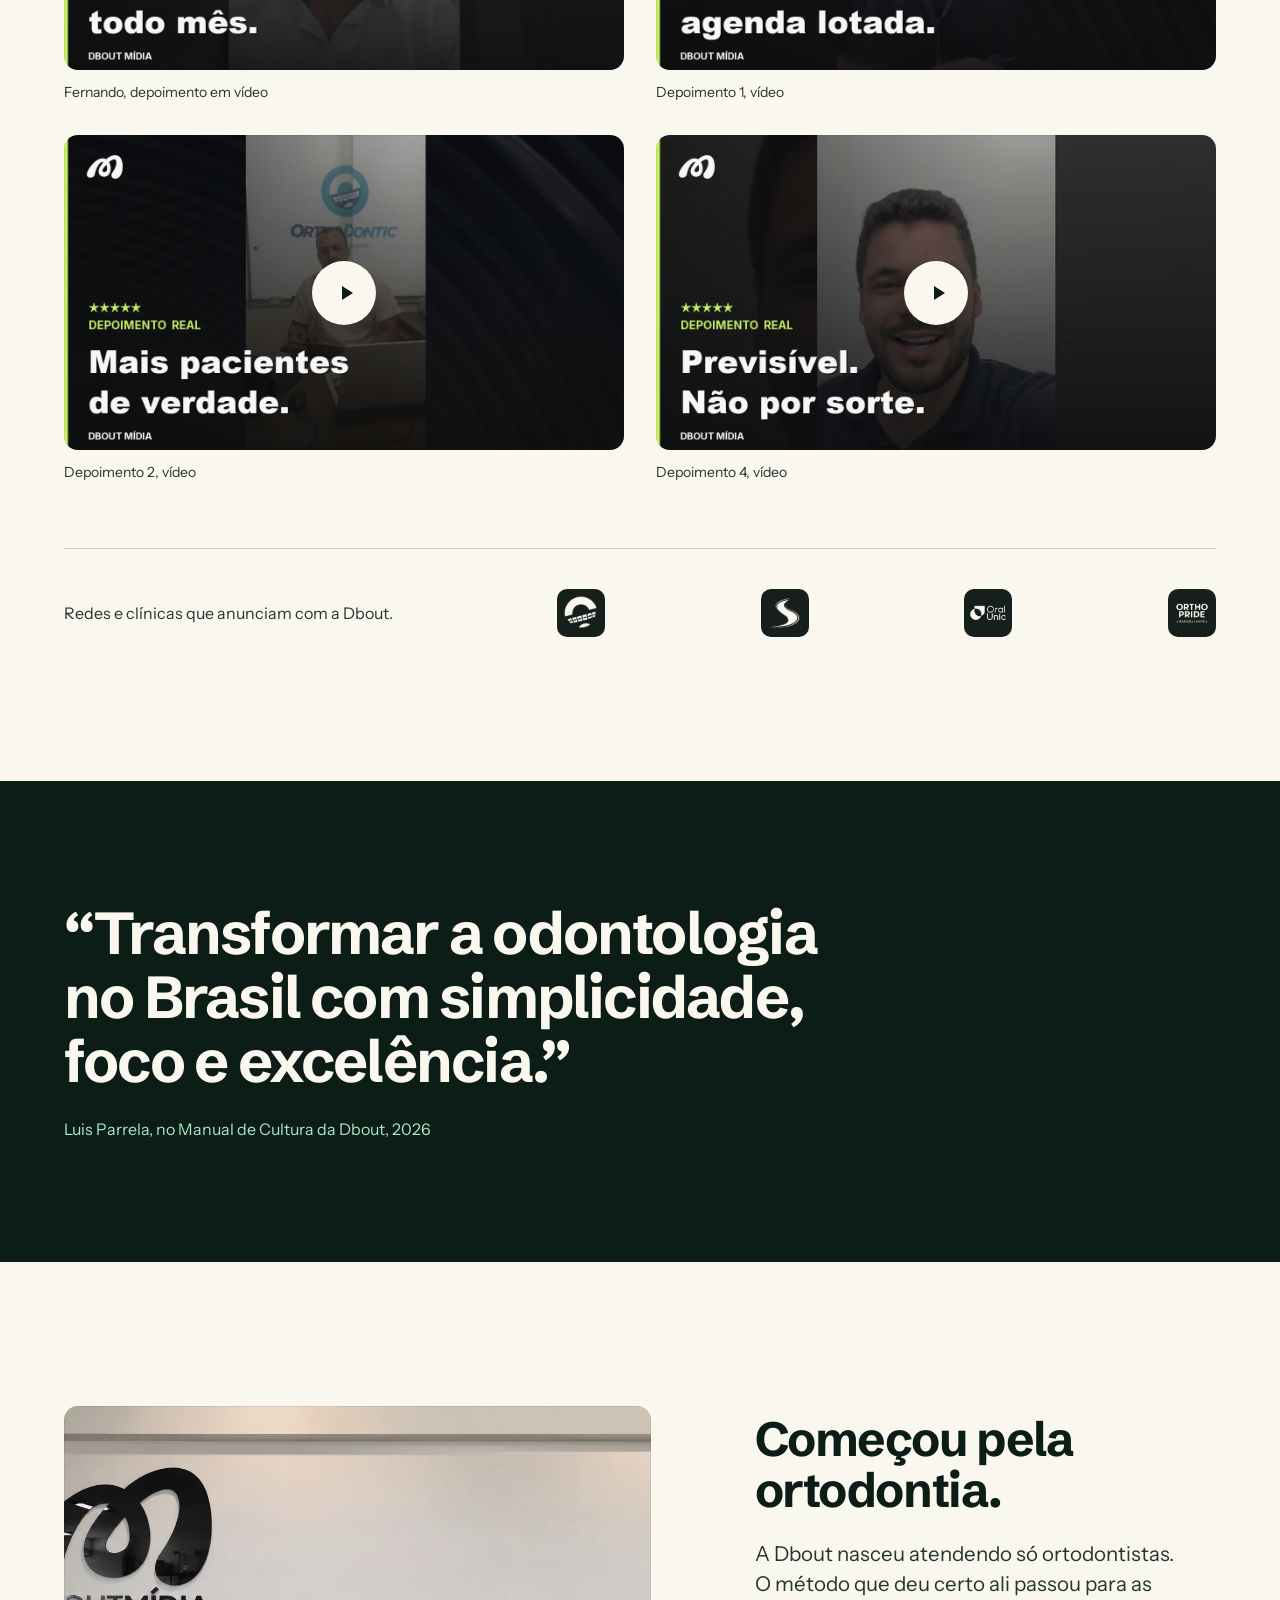
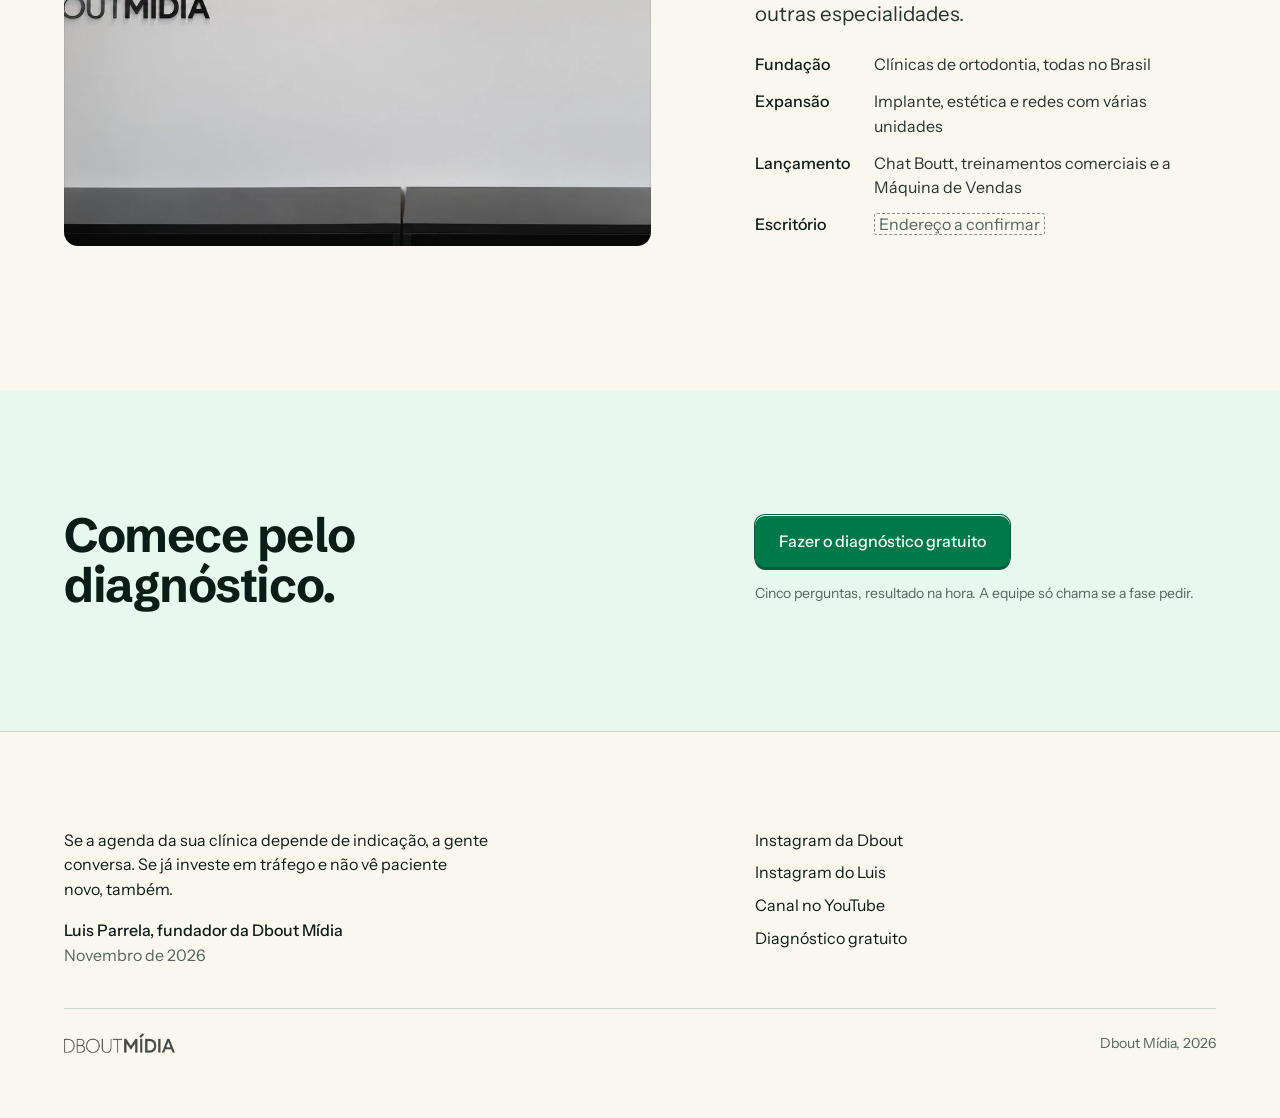
==== commit b33ddadf: "Filme: toca sem esperar o mouse sair, preload auto; export blinda botões do tema O loop pausava enqu" ====
--- a/index.html
+++ b/index.html
@@ -94,7 +94,7 @@
         <p class="lead">Processo próprio da Dbout: equipe dedicada desde o contrato, anúncio no ar em 24 horas.</p>
       </div>
       <figure class="filme plastic" data-loop>
-        <video class="filme__video" muted loop playsinline preload="metadata" poster="assets/jornada-poster.jpg" width="1600" height="900" aria-label="Animação dos seis passos, do contrato aos pacientes chegando">
+        <video class="filme__video" muted loop playsinline autoplay preload="auto" poster="assets/jornada-poster.jpg" width="1600" height="900" aria-label="Animação dos seis passos, do contrato aos pacientes chegando">
           <source src="assets/jornada.webm" type="video/webm">
           <source src="assets/jornada.mp4" type="video/mp4">
         </video>
@@ -235,7 +235,7 @@
     const som = el.querySelector('[data-loop-sound]');
     const s = { seen: false, hover: false, focus: false, som: false, held: matchMedia('(prefers-reduced-motion: reduce)').matches };
     const sync = () => {
-      const run = s.seen && !s.held && (s.som || (!s.hover && !s.focus));
+      const run = s.seen && !s.held;
       el.classList.toggle('is-running', run);
       el.querySelectorAll('video').forEach((v) => (run ? v.play().catch(() => {}) : v.pause()));
       el.classList.toggle('is-held', s.held);
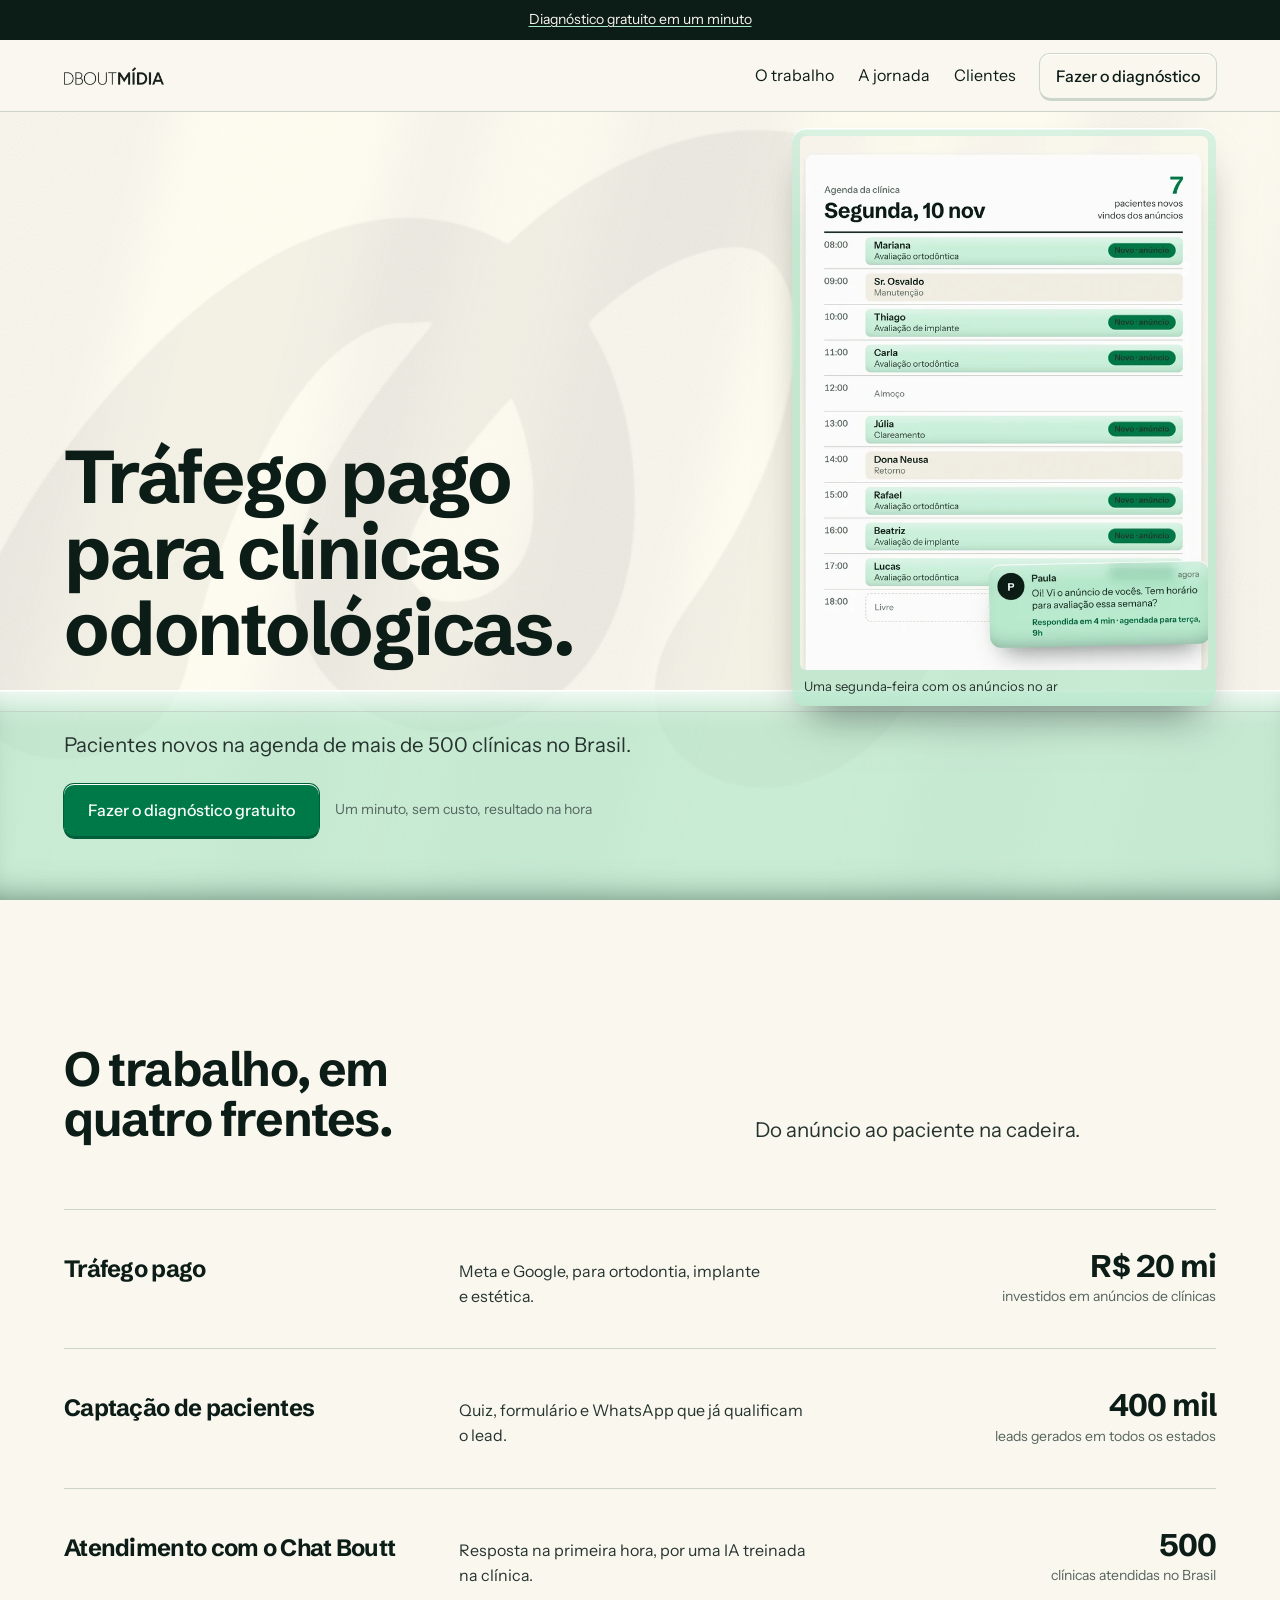
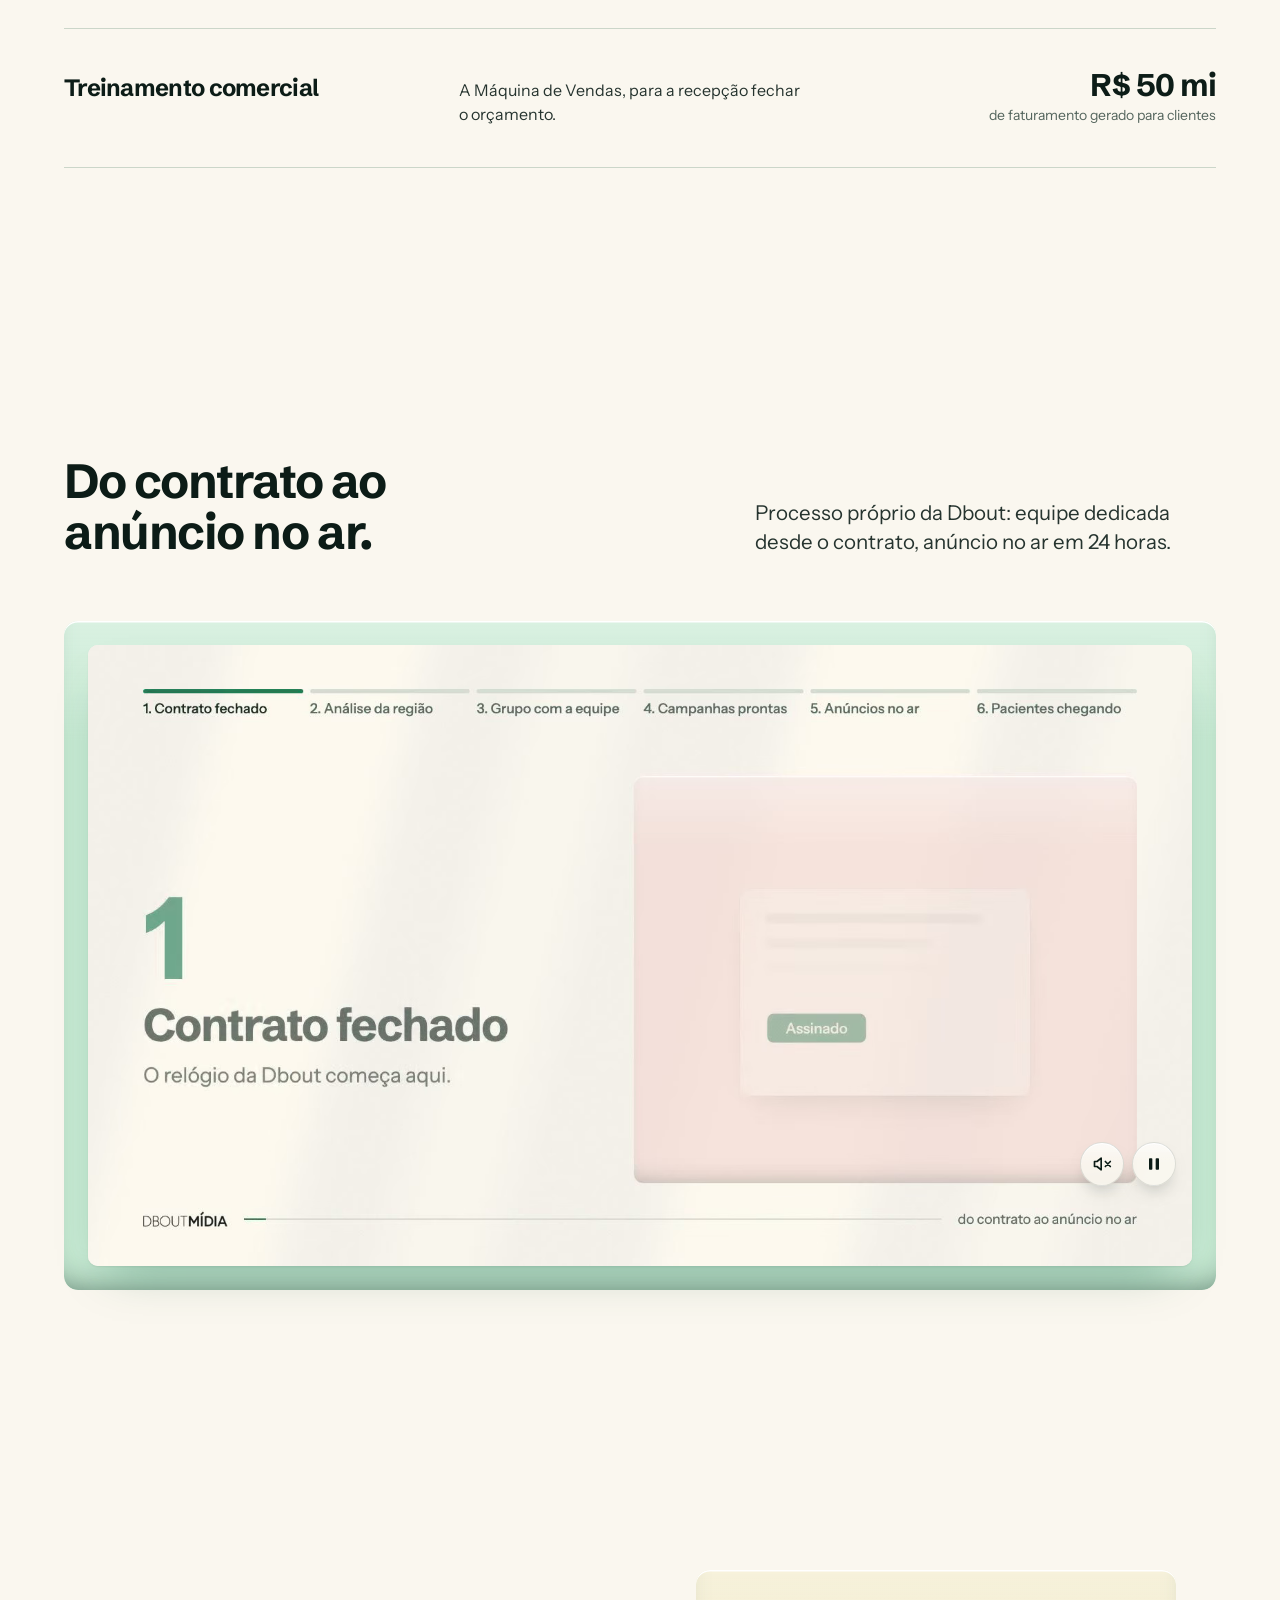
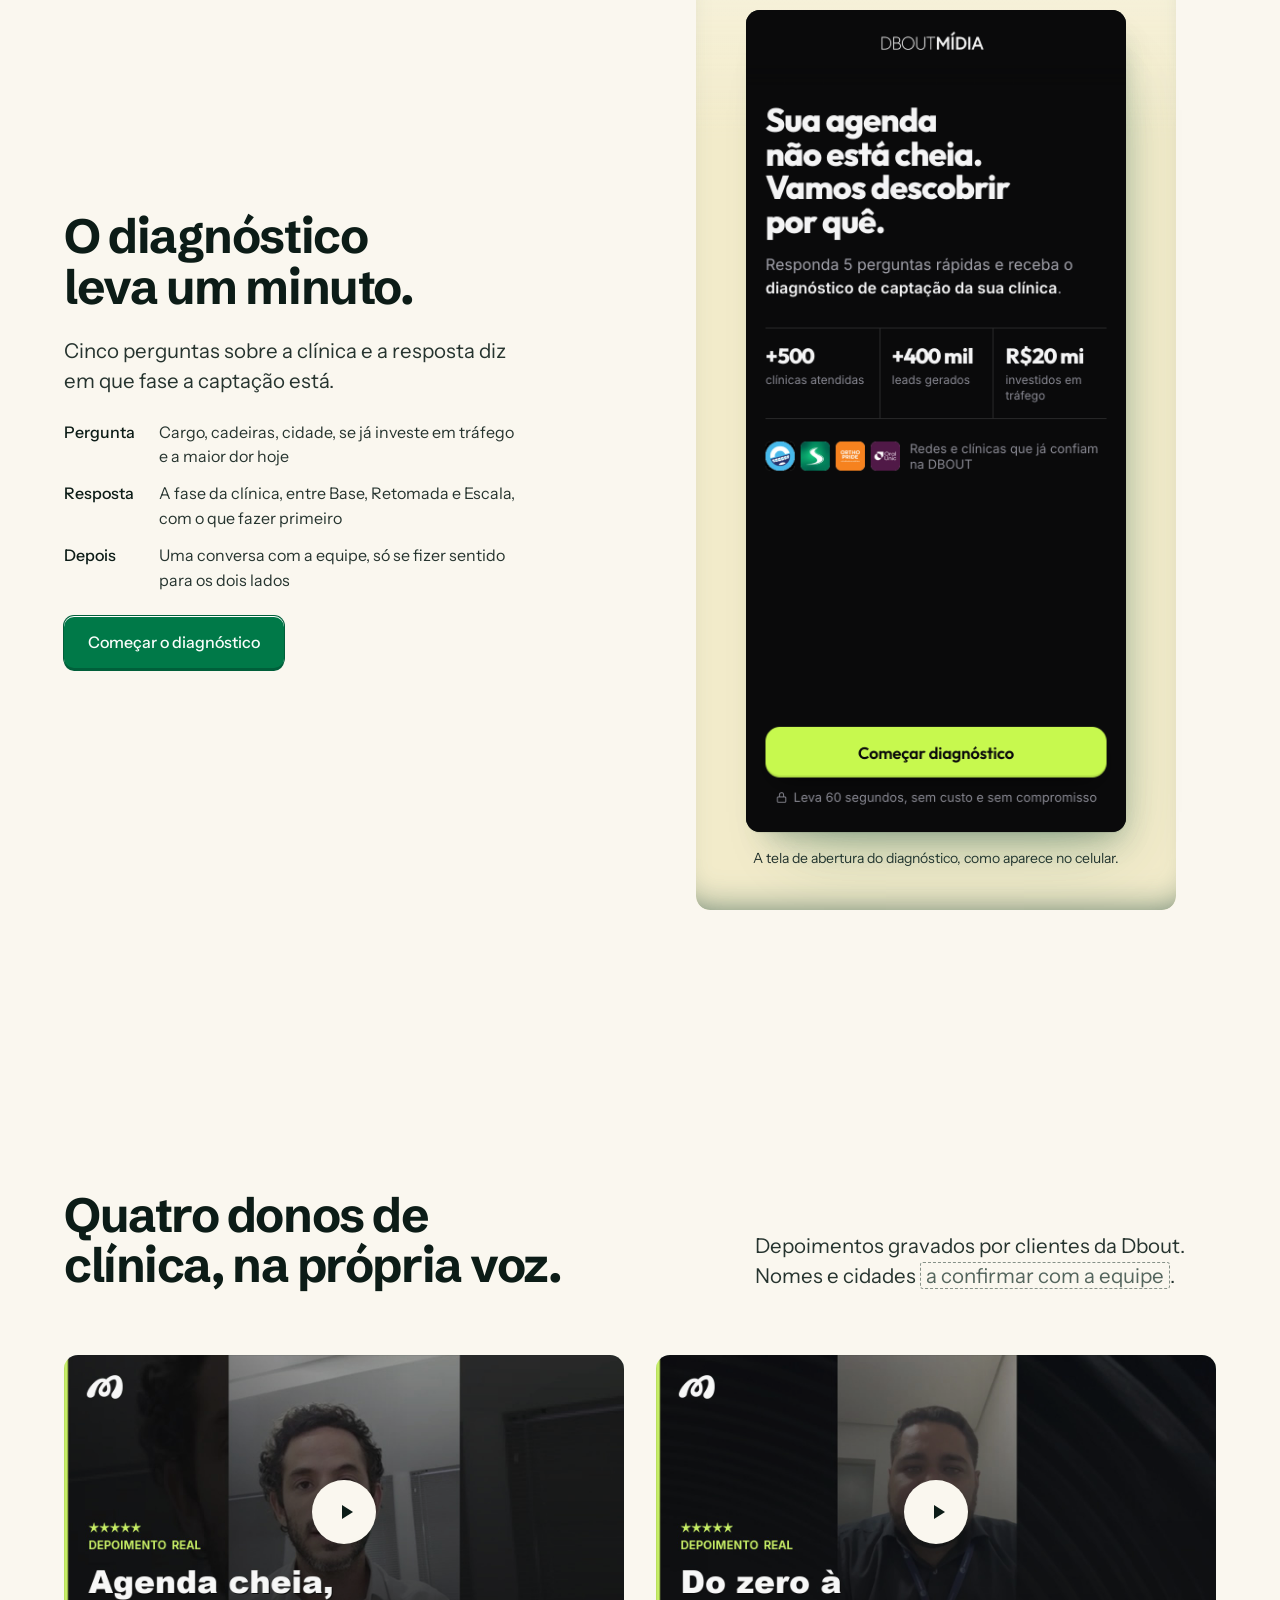
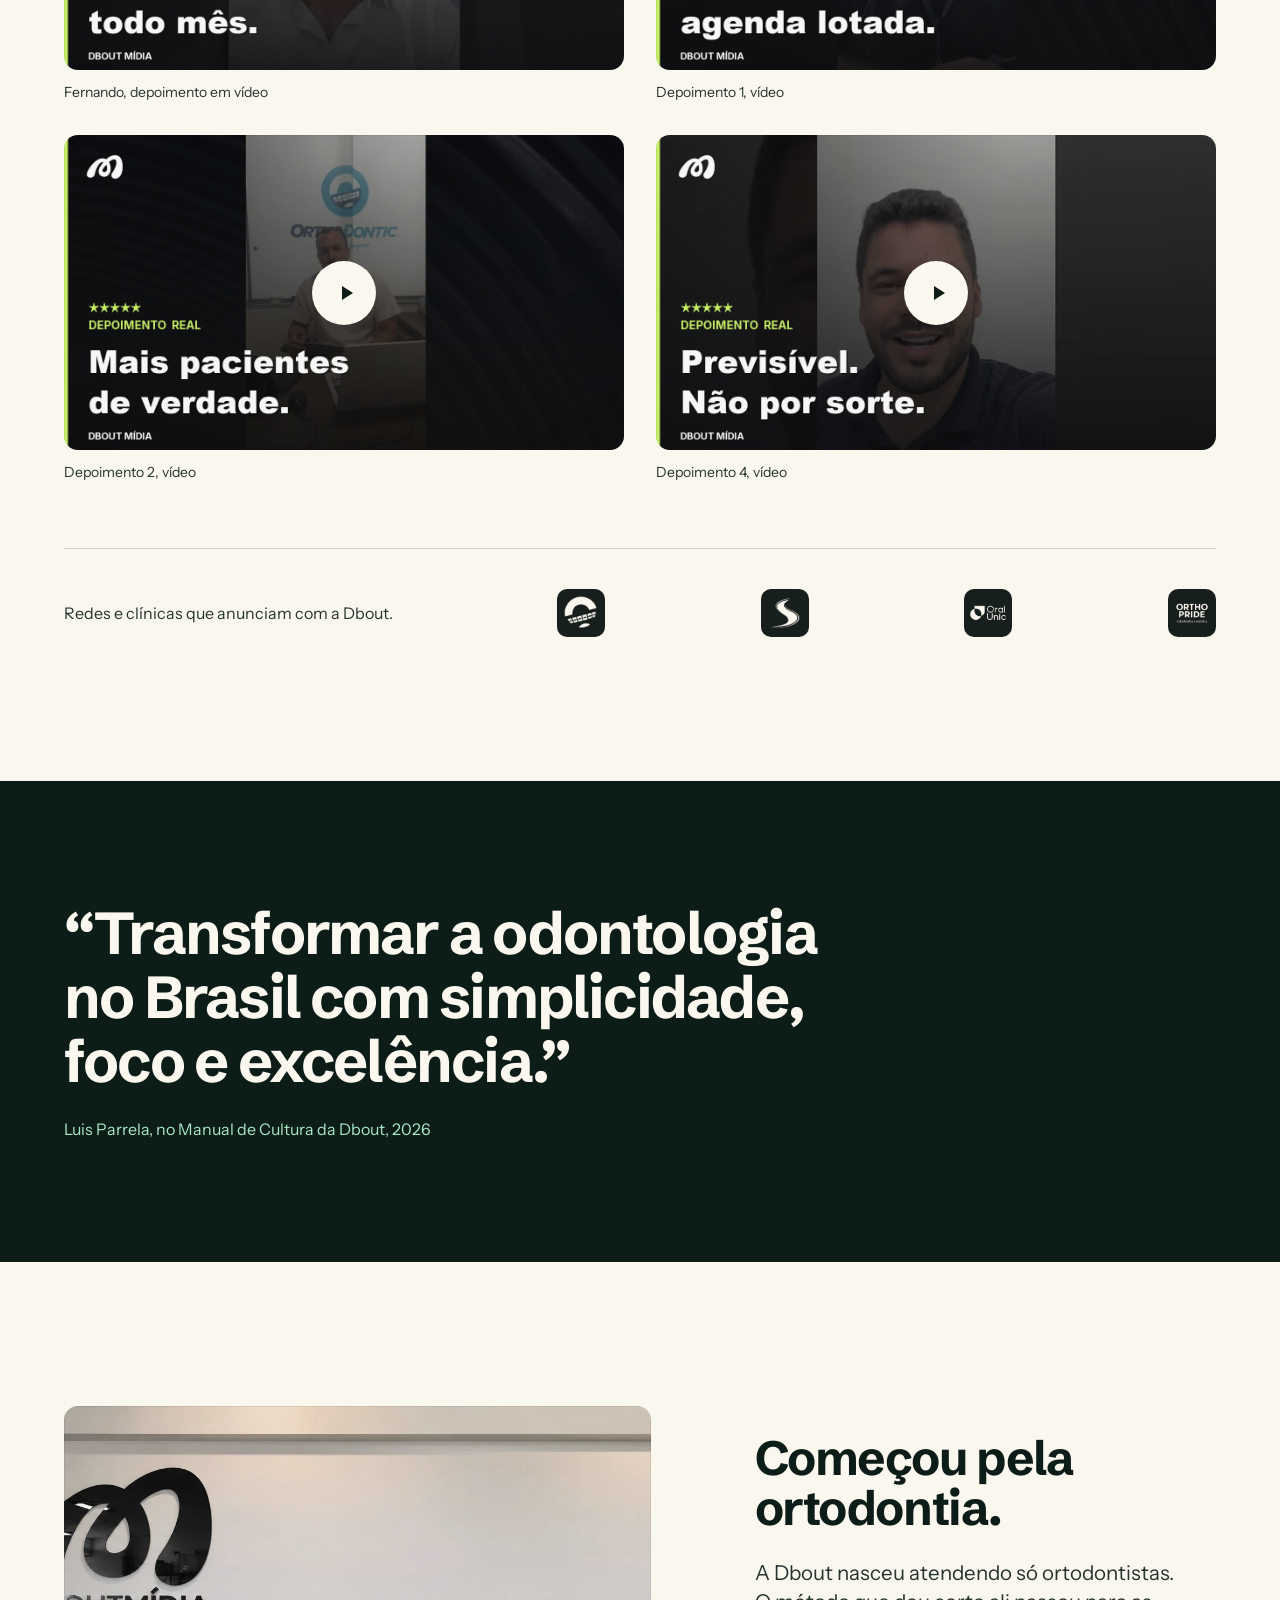
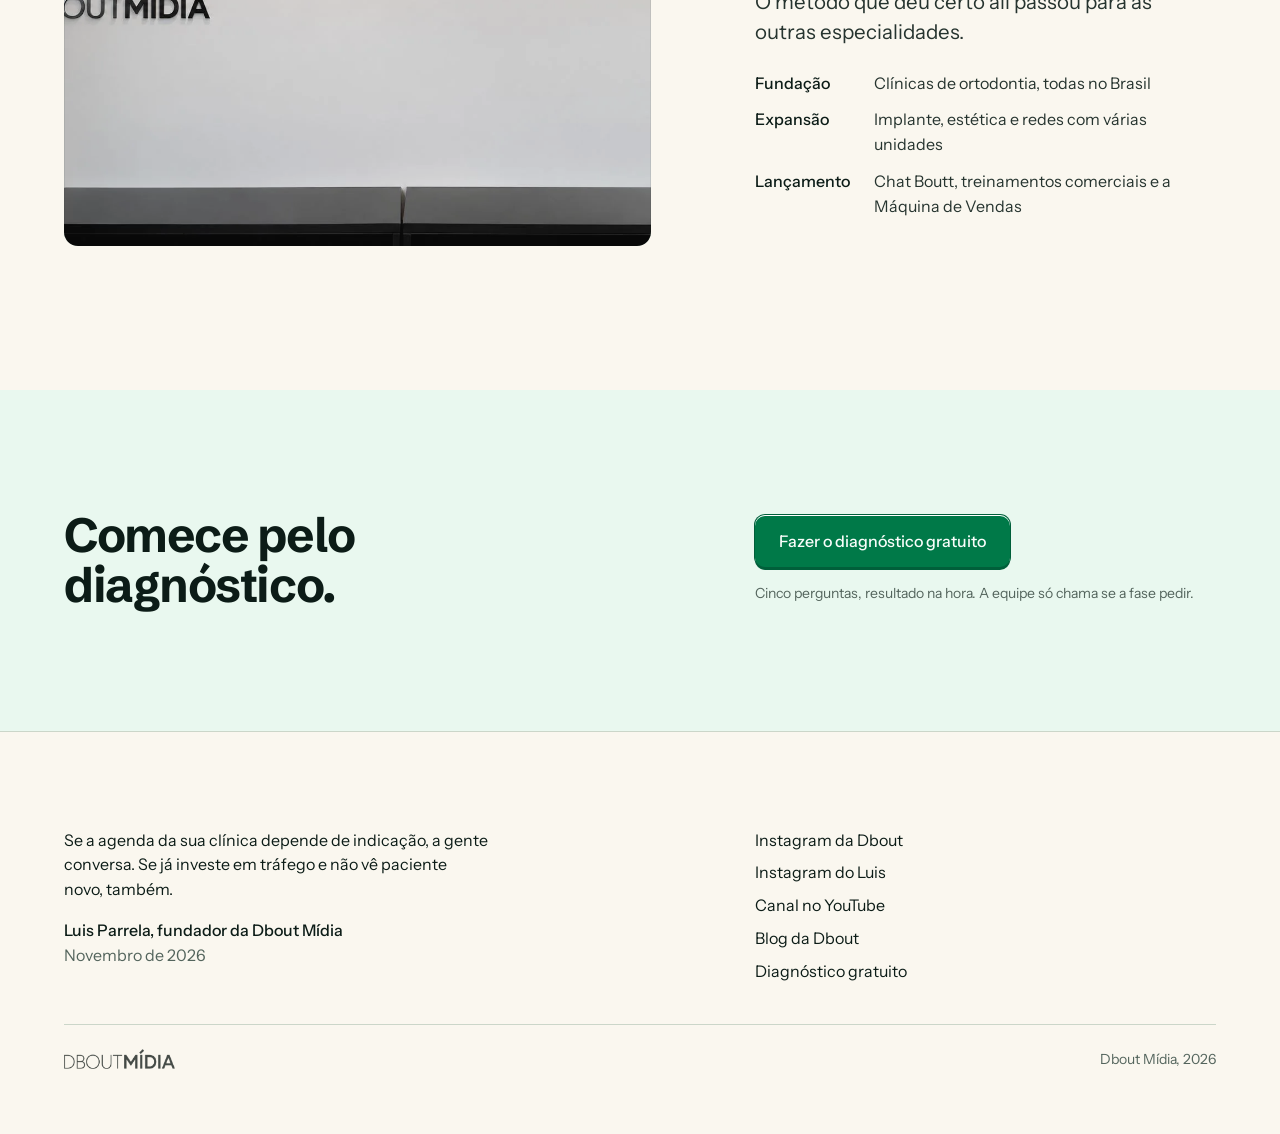
==== commit 63cd4b7c: "SEO da home: dados estruturados (Organization, WebSite, WebPage, 4 VideoObject), alts dos depoimento" ====
--- a/index.html
+++ b/index.html
@@ -30,7 +30,7 @@
   </nav>
 </div>
 
-<main id="principal">
+<main id="principal" tabindex="-1">
 
   <section class="hero" aria-labelledby="titulo">
     <div class="hero__light" aria-hidden="true"><span></span><span></span><span></span><span></span><img class="hero__marca" src="assets/mark-ink.png" alt="" width="791" height="518" loading="eager" decoding="async"></div>
@@ -142,10 +142,10 @@
         <p class="lead">Depoimentos gravados por clientes da Dbout. Nomes e cidades <span class="fill" data-fill="depoentes">a confirmar com a equipe</span>.</p>
       </div>
       <ul class="videos">
-        <li data-reveal style="--i: 0"><a href="https://www.youtube.com/watch?v=8bUujFJIGxM"><figure class="photo" data-slot="video-1" data-alt="Quadro do depoimento de Fernando"><img src="assets/yt-8bUujFJIGxM.jpg" width="1280" height="720" alt="" loading="lazy"><span class="play" data-keep aria-hidden="true"><svg viewBox="0 0 24 24" fill="currentColor"><path d="M8 5v14l11-7z"/></svg></span></figure><figcaption>Fernando, depoimento em vídeo</figcaption></a></li>
-        <li data-reveal style="--i: 1"><a href="https://www.youtube.com/watch?v=dWBuSUtReGA"><figure class="photo" data-slot="video-2" data-alt="Quadro do primeiro depoimento"><img src="assets/yt-dWBuSUtReGA.jpg" width="1280" height="720" alt="" loading="lazy"><span class="play" data-keep aria-hidden="true"><svg viewBox="0 0 24 24" fill="currentColor"><path d="M8 5v14l11-7z"/></svg></span></figure><figcaption>Depoimento 1, vídeo</figcaption></a></li>
-        <li data-reveal style="--i: 2"><a href="https://www.youtube.com/watch?v=2FgyNOShvbw"><figure class="photo" data-slot="video-3" data-alt="Quadro do segundo depoimento"><img src="assets/yt-2FgyNOShvbw.jpg" width="1280" height="720" alt="" loading="lazy"><span class="play" data-keep aria-hidden="true"><svg viewBox="0 0 24 24" fill="currentColor"><path d="M8 5v14l11-7z"/></svg></span></figure><figcaption>Depoimento 2, vídeo</figcaption></a></li>
-        <li data-reveal style="--i: 3"><a href="https://www.youtube.com/watch?v=YB4Kjx1QHso"><figure class="photo" data-slot="video-4" data-alt="Quadro do quarto depoimento"><img src="assets/yt-YB4Kjx1QHso.jpg" width="1280" height="720" alt="" loading="lazy"><span class="play" data-keep aria-hidden="true"><svg viewBox="0 0 24 24" fill="currentColor"><path d="M8 5v14l11-7z"/></svg></span></figure><figcaption>Depoimento 4, vídeo</figcaption></a></li>
+        <li data-reveal style="--i: 0"><a href="https://www.youtube.com/watch?v=8bUujFJIGxM"><figure class="photo" data-slot="video-1" data-alt="Quadro do depoimento de Fernando"><img src="assets/yt-8bUujFJIGxM.jpg" width="1280" height="720" alt="Fernando, dono de clínica odontológica, em depoimento em vídeo sobre a Dbout Mídia" loading="lazy"><span class="play" data-keep aria-hidden="true"><svg viewBox="0 0 24 24" fill="currentColor"><path d="M8 5v14l11-7z"/></svg></span></figure><figcaption>Fernando, depoimento em vídeo</figcaption></a></li>
+        <li data-reveal style="--i: 1"><a href="https://www.youtube.com/watch?v=dWBuSUtReGA"><figure class="photo" data-slot="video-2" data-alt="Quadro do primeiro depoimento"><img src="assets/yt-dWBuSUtReGA.jpg" width="1280" height="720" alt="Dono de clínica odontológica em depoimento em vídeo sobre a Dbout Mídia" loading="lazy"><span class="play" data-keep aria-hidden="true"><svg viewBox="0 0 24 24" fill="currentColor"><path d="M8 5v14l11-7z"/></svg></span></figure><figcaption>Depoimento 1, vídeo</figcaption></a></li>
+        <li data-reveal style="--i: 2"><a href="https://www.youtube.com/watch?v=2FgyNOShvbw"><figure class="photo" data-slot="video-3" data-alt="Quadro do segundo depoimento"><img src="assets/yt-2FgyNOShvbw.jpg" width="1280" height="720" alt="Cliente da Dbout Mídia conta em vídeo o resultado dos anúncios na clínica" loading="lazy"><span class="play" data-keep aria-hidden="true"><svg viewBox="0 0 24 24" fill="currentColor"><path d="M8 5v14l11-7z"/></svg></span></figure><figcaption>Depoimento 2, vídeo</figcaption></a></li>
+        <li data-reveal style="--i: 3"><a href="https://www.youtube.com/watch?v=YB4Kjx1QHso"><figure class="photo" data-slot="video-4" data-alt="Quadro do quarto depoimento"><img src="assets/yt-YB4Kjx1QHso.jpg" width="1280" height="720" alt="Depoimento em vídeo de dono de clínica atendida pela Dbout Mídia" loading="lazy"><span class="play" data-keep aria-hidden="true"><svg viewBox="0 0 24 24" fill="currentColor"><path d="M8 5v14l11-7z"/></svg></span></figure><figcaption>Depoimento 4, vídeo</figcaption></a></li>
       </ul>
       <div class="logos">
         <p>Redes e clínicas que anunciam com a Dbout.</p>
@@ -178,7 +178,6 @@
             <dt>Fundação</dt><dd>Clínicas de ortodontia, todas no Brasil</dd>
             <dt>Expansão</dt><dd>Implante, estética e redes com várias unidades</dd>
             <dt>Lançamento</dt><dd>Chat Boutt, treinamentos comerciais e a Máquina de Vendas</dd>
-            <dt>Escritório</dt><dd><span class="fill" data-fill="endereco">Endereço a confirmar</span></dd>
           </dl>
         </div>
         <figure class="split__visual photo photo--office" data-slot="escritorio" data-alt="A parede da recepção da Dbout com o logo">
@@ -211,6 +210,7 @@
       <li><a href="https://www.instagram.com/dboutmidia">Instagram da Dbout</a></li>
       <li><a href="https://www.instagram.com/luisgparrela">Instagram do Luis</a></li>
       <li><a href="https://www.youtube.com/@Dbout_Midia">Canal no YouTube</a></li>
+      <li><a href="https://dboutmidia.com/blog/">Blog da Dbout</a></li>
       <li><a href="https://manualdotrafego.github.io/diagnostico-dbout/">Diagnóstico gratuito</a></li>
     </ul>
     <div class="foot__legal">
@@ -219,6 +219,200 @@
     </div>
   </div>
 </footer>
+
+<script type="application/ld+json">
+{
+ "@context": "https://schema.org",
+ "@graph": [
+  {
+   "@type": "Organization",
+   "@id": "https://dboutmidia.com/#organizacao",
+   "name": "Dbout Mídia",
+   "url": "https://dboutmidia.com/",
+   "logo": {
+    "@type": "ImageObject",
+    "url": "https://dboutmidia.com/wp-content/uploads/2023/09/cropped-LogoDbout-1.png"
+   },
+   "description": "Agência de tráfego pago e captação de pacientes para clínicas odontológicas em todo o Brasil.",
+   "slogan": "Tráfego pago para clínicas odontológicas",
+   "founder": {
+    "@type": "Person",
+    "name": "Luis Parrela",
+    "sameAs": [
+     "https://www.instagram.com/luisgparrela"
+    ]
+   },
+   "areaServed": {
+    "@type": "Country",
+    "name": "Brasil"
+   },
+   "knowsAbout": [
+    "Tráfego pago",
+    "Marketing odontológico",
+    "Captação de pacientes",
+    "Meta Ads",
+    "Google Ads",
+    "Ortodontia",
+    "Implante dentário"
+   ],
+   "sameAs": [
+    "https://www.instagram.com/dboutmidia",
+    "https://www.youtube.com/@Dbout_Midia"
+   ],
+   "hasOfferCatalog": {
+    "@type": "OfferCatalog",
+    "name": "O trabalho da Dbout, em quatro frentes",
+    "itemListElement": [
+     {
+      "@type": "Offer",
+      "itemOffered": {
+       "@type": "Service",
+       "name": "Tráfego pago para clínicas odontológicas",
+       "description": "Anúncios no Meta e no Google para ortodontia, implante e estética.",
+       "provider": {
+        "@id": "https://dboutmidia.com/#organizacao"
+       },
+       "areaServed": {
+        "@type": "Country",
+        "name": "Brasil"
+       }
+      }
+     },
+     {
+      "@type": "Offer",
+      "itemOffered": {
+       "@type": "Service",
+       "name": "Captação de pacientes",
+       "description": "Quiz, formulário e WhatsApp que já qualificam o lead.",
+       "provider": {
+        "@id": "https://dboutmidia.com/#organizacao"
+       },
+       "areaServed": {
+        "@type": "Country",
+        "name": "Brasil"
+       }
+      }
+     },
+     {
+      "@type": "Offer",
+      "itemOffered": {
+       "@type": "Service",
+       "name": "Atendimento com o Chat Boutt",
+       "description": "Resposta na primeira hora, por uma IA treinada na clínica.",
+       "provider": {
+        "@id": "https://dboutmidia.com/#organizacao"
+       },
+       "areaServed": {
+        "@type": "Country",
+        "name": "Brasil"
+       }
+      }
+     },
+     {
+      "@type": "Offer",
+      "itemOffered": {
+       "@type": "Service",
+       "name": "Treinamento comercial",
+       "description": "A Máquina de Vendas, para a recepção fechar o orçamento.",
+       "provider": {
+        "@id": "https://dboutmidia.com/#organizacao"
+       },
+       "areaServed": {
+        "@type": "Country",
+        "name": "Brasil"
+       }
+      }
+     }
+    ]
+   }
+  },
+  {
+   "@type": "WebSite",
+   "@id": "https://dboutmidia.com/#site",
+   "url": "https://dboutmidia.com/",
+   "name": "Dbout Mídia",
+   "inLanguage": "pt-BR",
+   "publisher": {
+    "@id": "https://dboutmidia.com/#organizacao"
+   }
+  },
+  {
+   "@type": "WebPage",
+   "@id": "https://dboutmidia.com/#pagina",
+   "url": "https://dboutmidia.com/",
+   "name": "Dbout Mídia, tráfego pago para clínicas odontológicas",
+   "description": "A Dbout faz tráfego pago e captação de pacientes para clínicas odontológicas em todo o Brasil, com diagnóstico gratuito em um minuto.",
+   "inLanguage": "pt-BR",
+   "isPartOf": {
+    "@id": "https://dboutmidia.com/#site"
+   },
+   "about": {
+    "@id": "https://dboutmidia.com/#organizacao"
+   },
+   "primaryImageOfPage": {
+    "@type": "ImageObject",
+    "url": "https://manualdotrafego.github.io/dbout-site/assets/hero-agenda-1200.webp"
+   }
+  },
+  {
+   "@type": "VideoObject",
+   "name": "Fernando, dono de clínica odontológica, conta como é trabalhar com a Dbout Mídia",
+   "description": "Depoimento em vídeo de dono de clínica odontológica atendida pela Dbout Mídia.",
+   "thumbnailUrl": "https://manualdotrafego.github.io/dbout-site/assets/yt-8bUujFJIGxM.jpg",
+   "uploadDate": "2023-09-14T20:04:31-07:00",
+   "duration": "PT42S",
+   "embedUrl": "https://www.youtube.com/embed/8bUujFJIGxM",
+   "url": "https://www.youtube.com/watch?v=8bUujFJIGxM",
+   "inLanguage": "pt-BR",
+   "publisher": {
+    "@id": "https://dboutmidia.com/#organizacao"
+   }
+  },
+  {
+   "@type": "VideoObject",
+   "name": "Depoimento de dono de clínica odontológica sobre a Dbout Mídia (1)",
+   "description": "Depoimento em vídeo de dono de clínica odontológica atendida pela Dbout Mídia.",
+   "thumbnailUrl": "https://manualdotrafego.github.io/dbout-site/assets/yt-dWBuSUtReGA.jpg",
+   "uploadDate": "2023-09-15T08:51:30-07:00",
+   "duration": "PT26S",
+   "embedUrl": "https://www.youtube.com/embed/dWBuSUtReGA",
+   "url": "https://www.youtube.com/watch?v=dWBuSUtReGA",
+   "inLanguage": "pt-BR",
+   "publisher": {
+    "@id": "https://dboutmidia.com/#organizacao"
+   }
+  },
+  {
+   "@type": "VideoObject",
+   "name": "Depoimento de dono de clínica odontológica sobre a Dbout Mídia (2)",
+   "description": "Depoimento em vídeo de dono de clínica odontológica atendida pela Dbout Mídia.",
+   "thumbnailUrl": "https://manualdotrafego.github.io/dbout-site/assets/yt-2FgyNOShvbw.jpg",
+   "uploadDate": "2023-09-15T08:50:22-07:00",
+   "duration": "PT27S",
+   "embedUrl": "https://www.youtube.com/embed/2FgyNOShvbw",
+   "url": "https://www.youtube.com/watch?v=2FgyNOShvbw",
+   "inLanguage": "pt-BR",
+   "publisher": {
+    "@id": "https://dboutmidia.com/#organizacao"
+   }
+  },
+  {
+   "@type": "VideoObject",
+   "name": "Depoimento de dono de clínica odontológica sobre a Dbout Mídia (4)",
+   "description": "Depoimento em vídeo de dono de clínica odontológica atendida pela Dbout Mídia.",
+   "thumbnailUrl": "https://manualdotrafego.github.io/dbout-site/assets/yt-YB4Kjx1QHso.jpg",
+   "uploadDate": "2023-09-14T20:08:16-07:00",
+   "duration": "PT39S",
+   "embedUrl": "https://www.youtube.com/embed/YB4Kjx1QHso",
+   "url": "https://www.youtube.com/watch?v=YB4Kjx1QHso",
+   "inLanguage": "pt-BR",
+   "publisher": {
+    "@id": "https://dboutmidia.com/#organizacao"
+   }
+  }
+ ]
+}
+</script>
 
 <script>
 (() => {
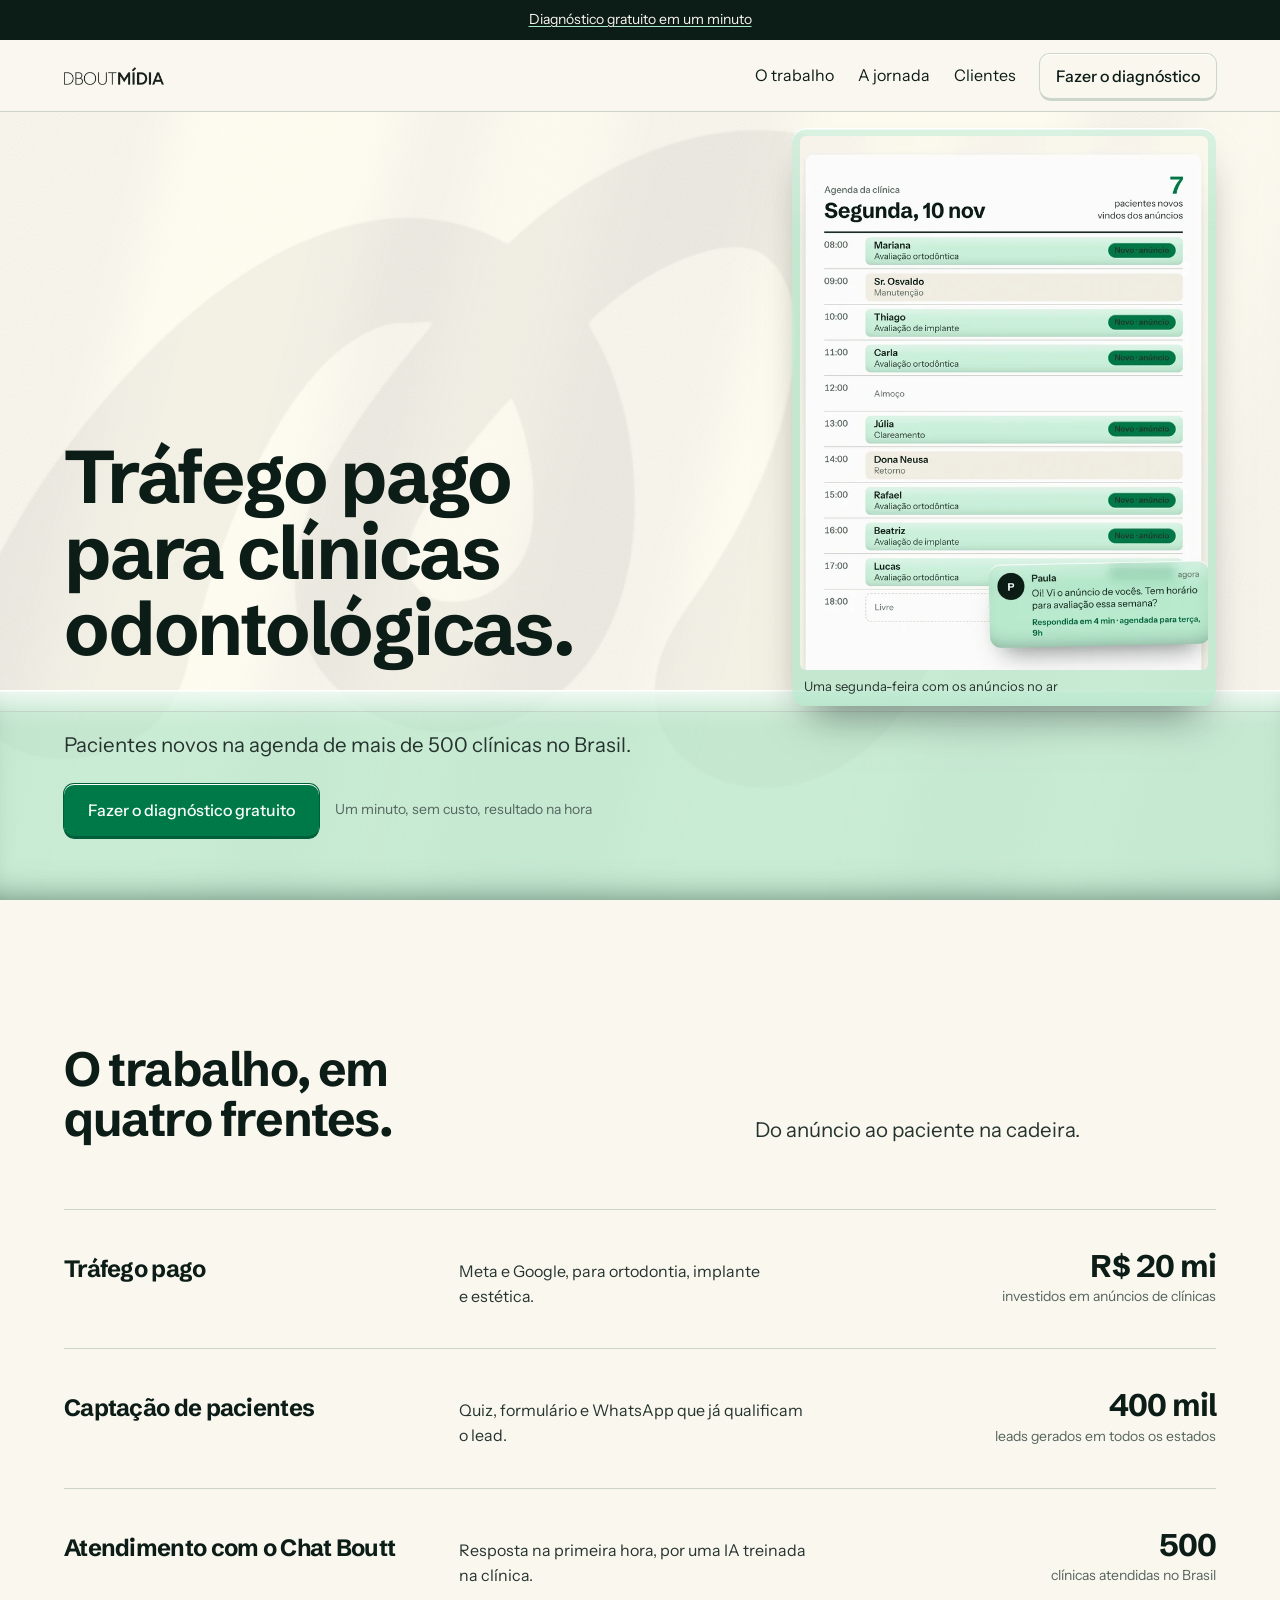
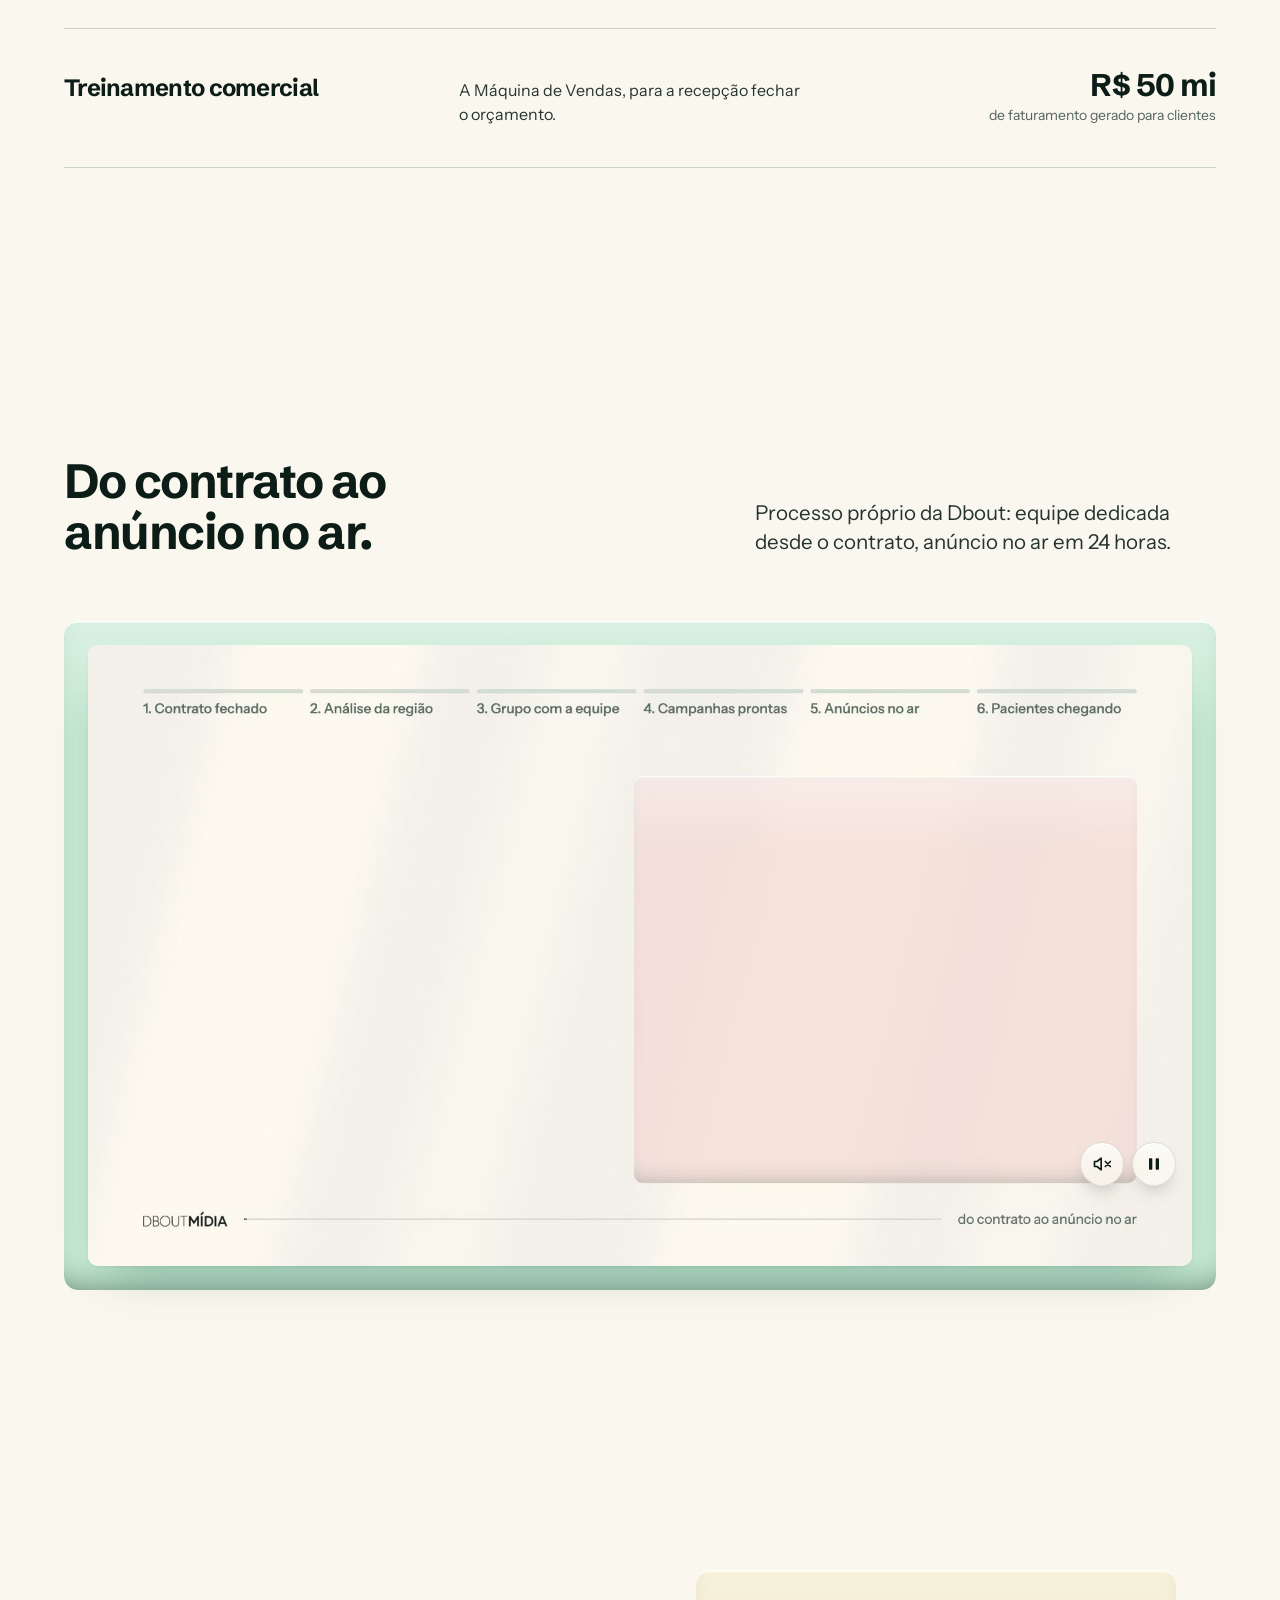
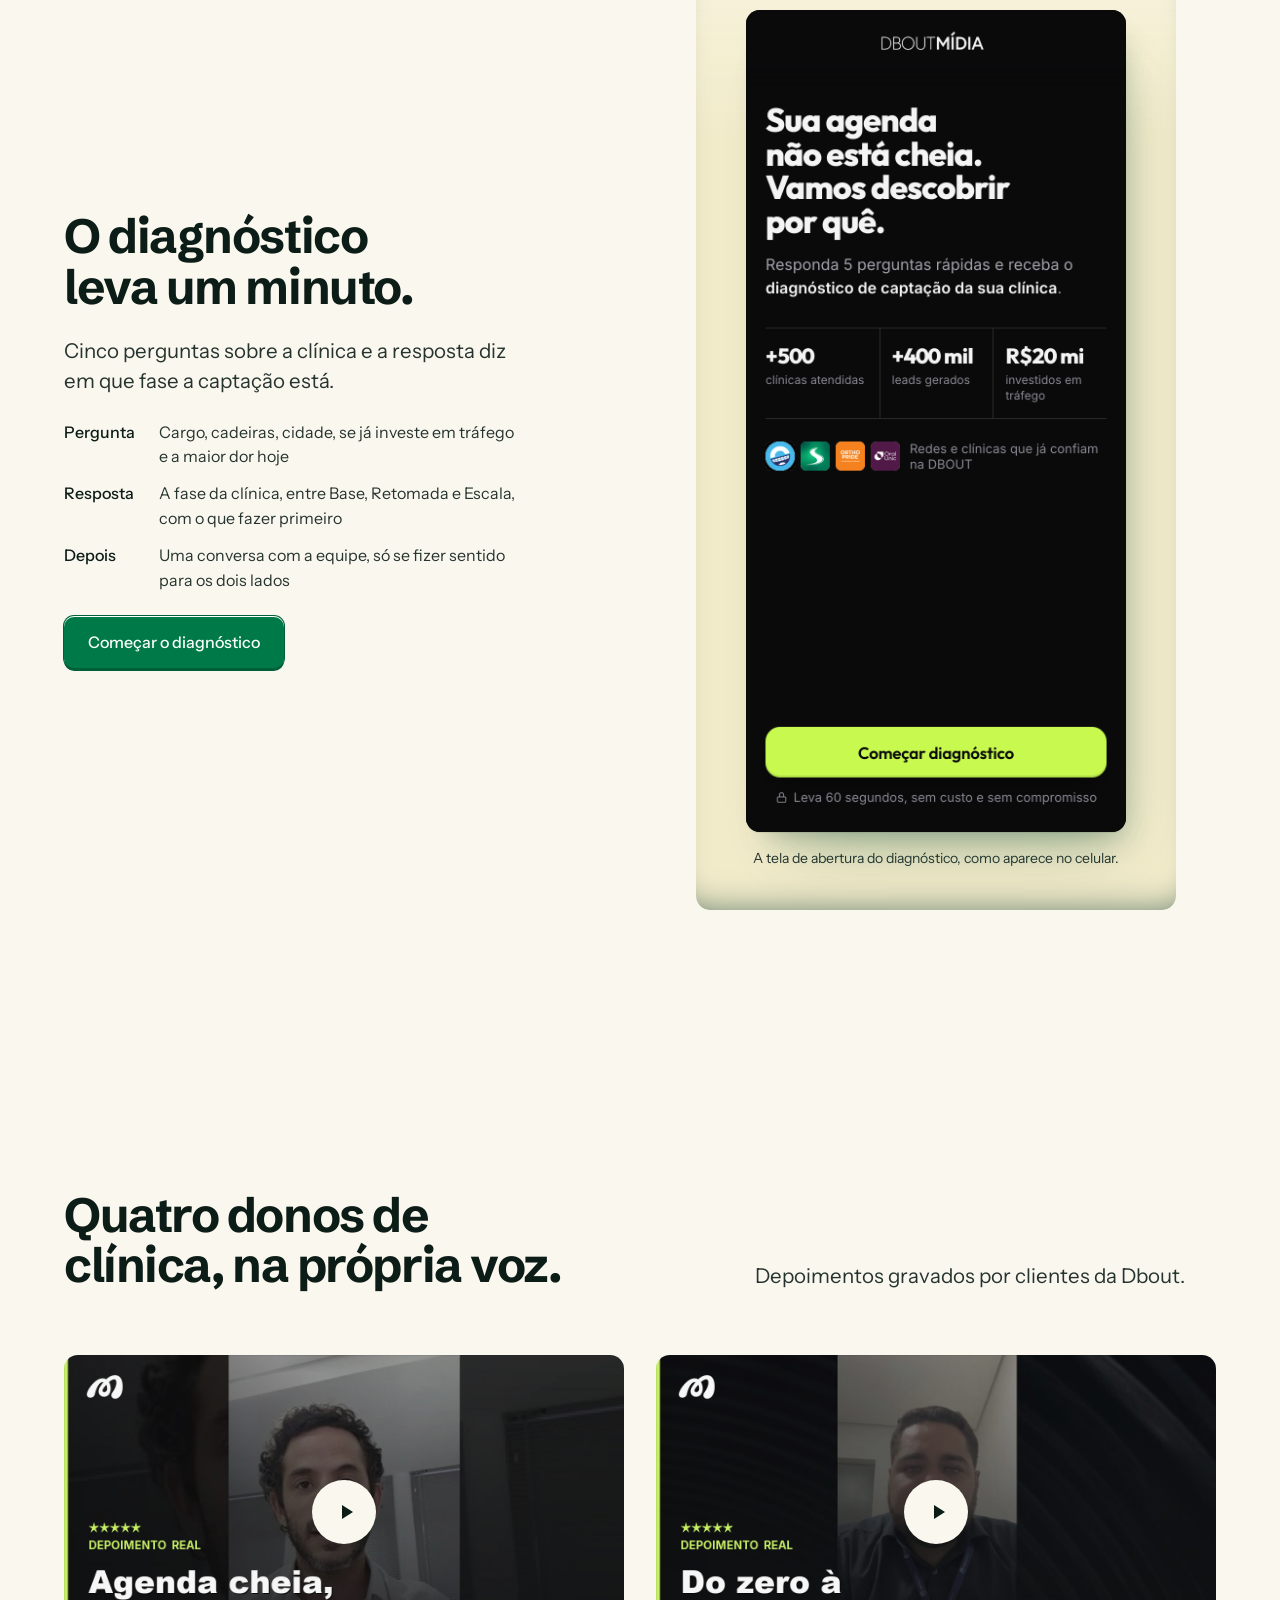
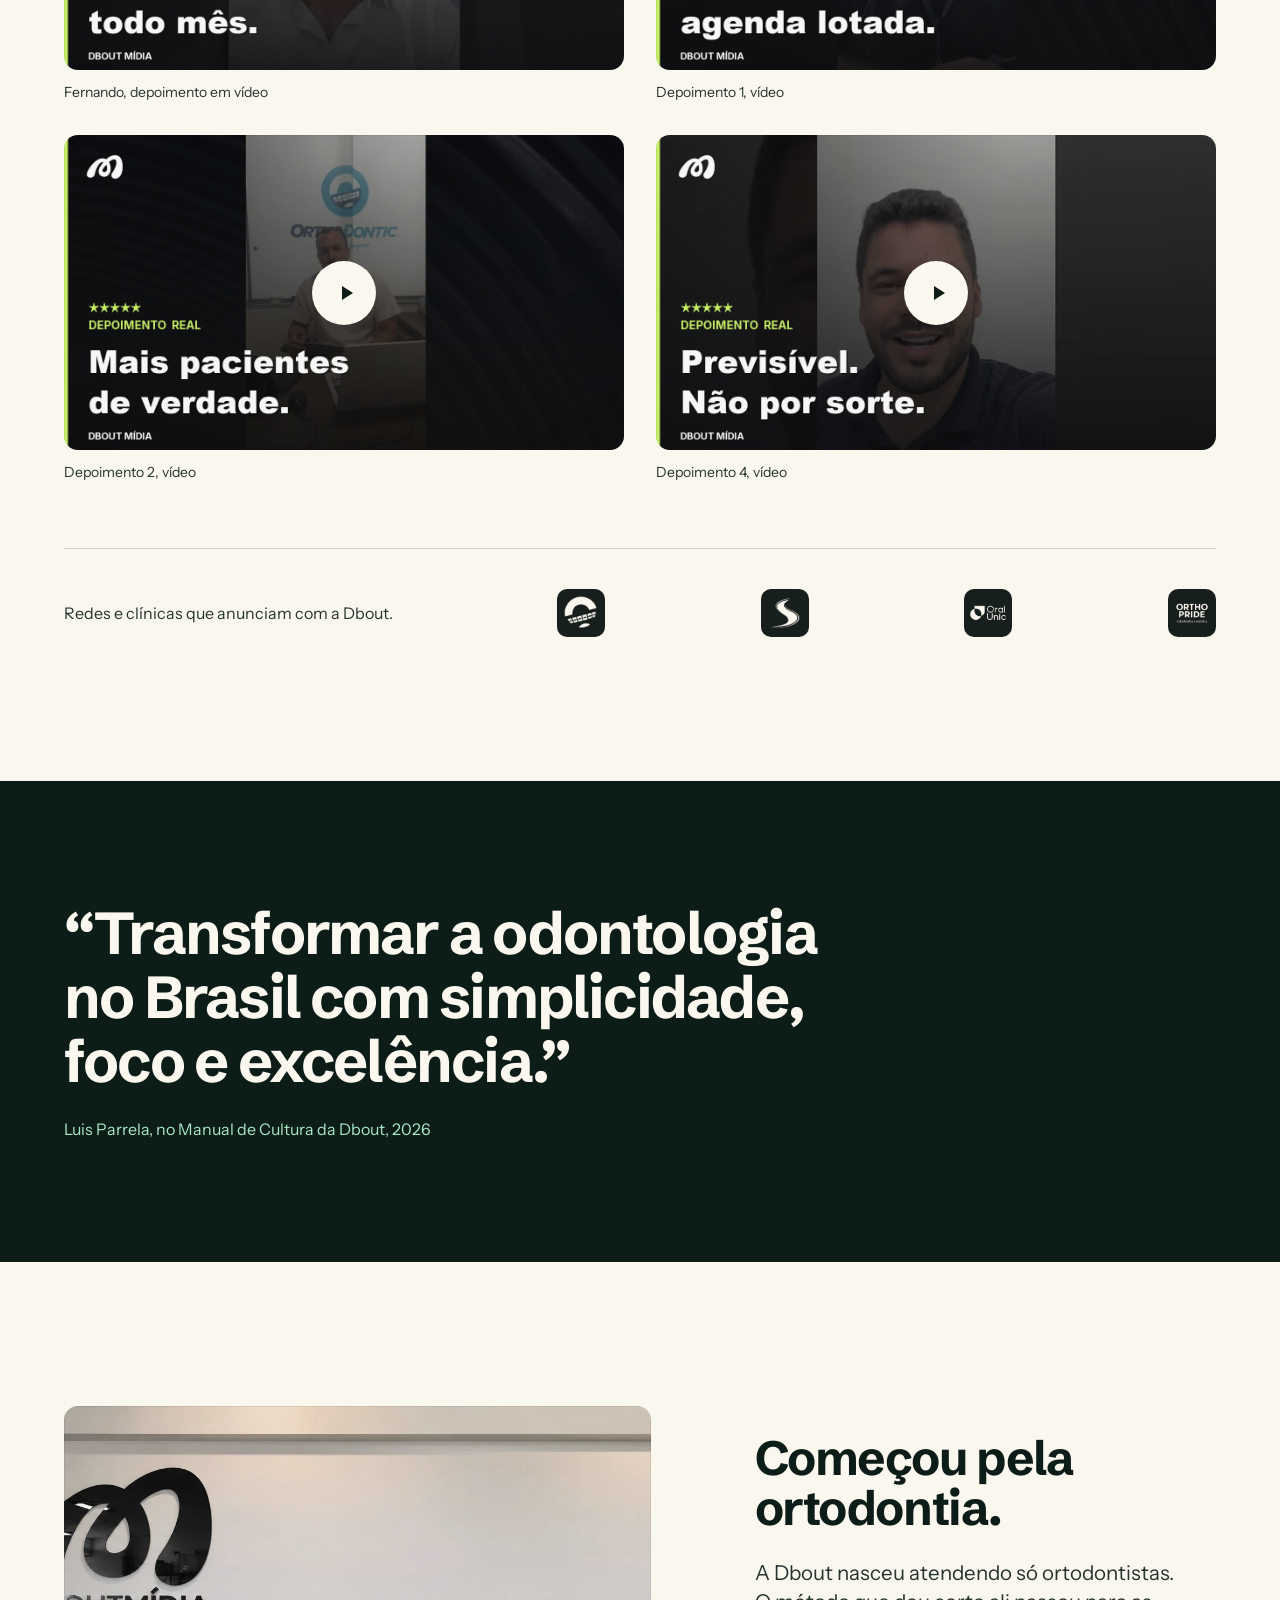
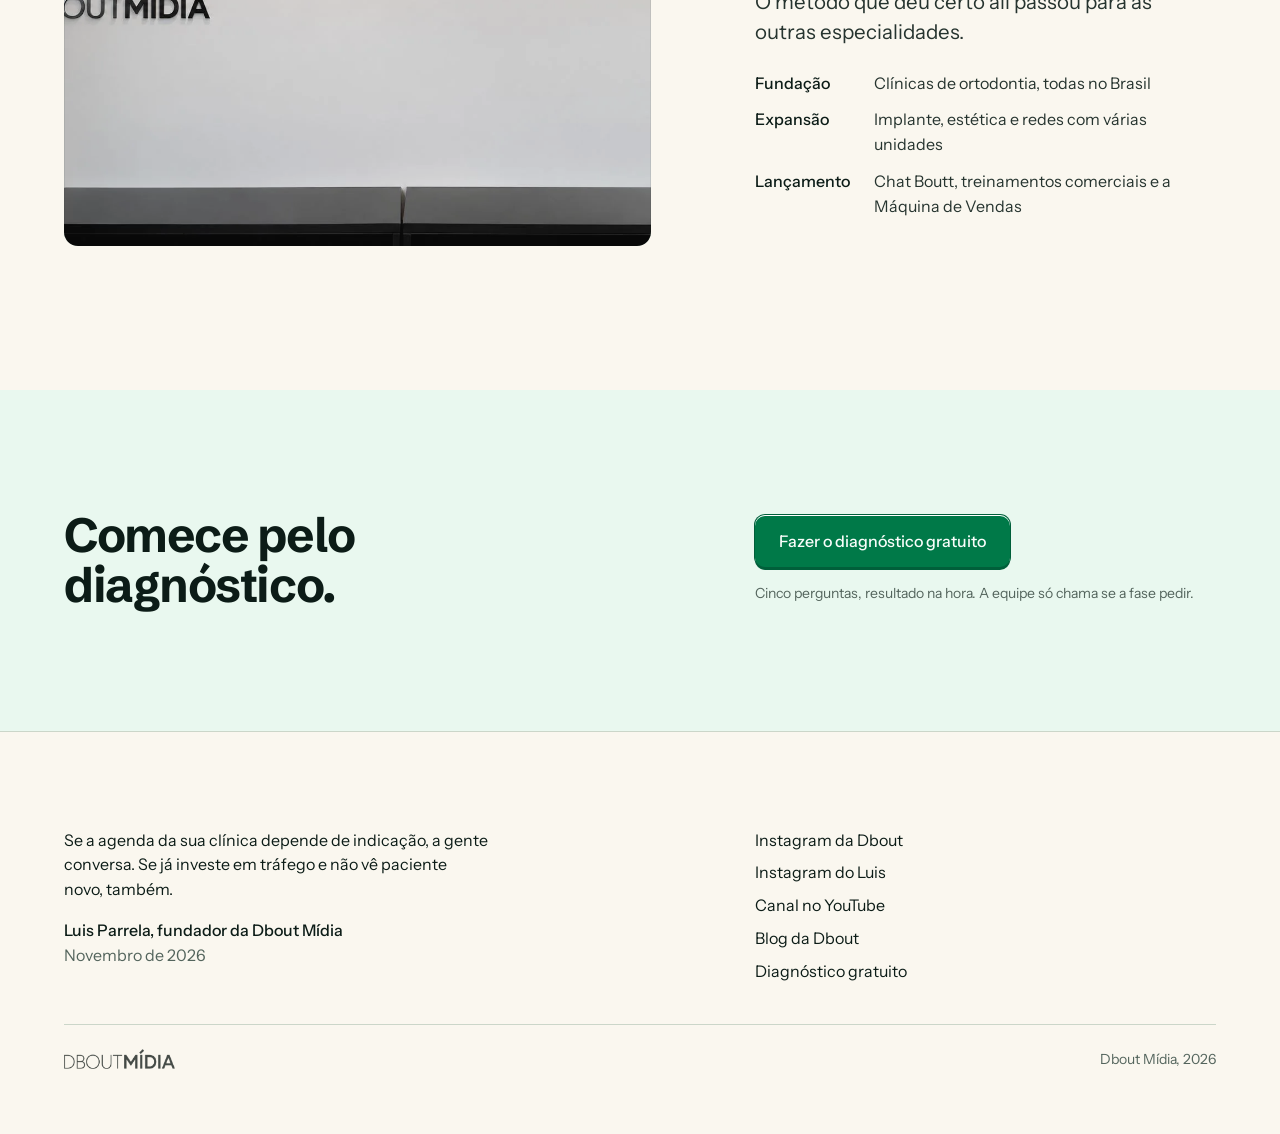
==== commit 4798297a: "Home: vídeo da jornada sem pré-carregamento, remoção do aviso de depoentes e dos VideoObject do JSON" ====
--- a/index.html
+++ b/index.html
@@ -94,7 +94,7 @@
         <p class="lead">Processo próprio da Dbout: equipe dedicada desde o contrato, anúncio no ar em 24 horas.</p>
       </div>
       <figure class="filme plastic" data-loop>
-        <video class="filme__video" muted loop playsinline autoplay preload="auto" poster="assets/jornada-poster.jpg" width="1600" height="900" aria-label="Animação dos seis passos, do contrato aos pacientes chegando">
+        <video class="filme__video" muted loop playsinline preload="none" poster="assets/jornada-poster.jpg" width="1600" height="900" aria-label="Animação dos seis passos, do contrato aos pacientes chegando">
           <source src="assets/jornada.webm" type="video/webm">
           <source src="assets/jornada.mp4" type="video/mp4">
         </video>
@@ -139,7 +139,7 @@
     <div class="container">
       <div class="head">
         <h2 id="t-clientes">Quatro donos de clínica, na própria voz.</h2>
-        <p class="lead">Depoimentos gravados por clientes da Dbout. Nomes e cidades <span class="fill" data-fill="depoentes">a confirmar com a equipe</span>.</p>
+        <p class="lead">Depoimentos gravados por clientes da Dbout.</p>
       </div>
       <ul class="videos">
         <li data-reveal style="--i: 0"><a href="https://www.youtube.com/watch?v=8bUujFJIGxM"><figure class="photo" data-slot="video-1" data-alt="Quadro do depoimento de Fernando"><img src="assets/yt-8bUujFJIGxM.jpg" width="1280" height="720" alt="Fernando, dono de clínica odontológica, em depoimento em vídeo sobre a Dbout Mídia" loading="lazy"><span class="play" data-keep aria-hidden="true"><svg viewBox="0 0 24 24" fill="currentColor"><path d="M8 5v14l11-7z"/></svg></span></figure><figcaption>Fernando, depoimento em vídeo</figcaption></a></li>
@@ -353,62 +353,6 @@
     "@type": "ImageObject",
     "url": "https://manualdotrafego.github.io/dbout-site/assets/hero-agenda-1200.webp"
    }
-  },
-  {
-   "@type": "VideoObject",
-   "name": "Fernando, dono de clínica odontológica, conta como é trabalhar com a Dbout Mídia",
-   "description": "Depoimento em vídeo de dono de clínica odontológica atendida pela Dbout Mídia.",
-   "thumbnailUrl": "https://manualdotrafego.github.io/dbout-site/assets/yt-8bUujFJIGxM.jpg",
-   "uploadDate": "2023-09-14T20:04:31-07:00",
-   "duration": "PT42S",
-   "embedUrl": "https://www.youtube.com/embed/8bUujFJIGxM",
-   "url": "https://www.youtube.com/watch?v=8bUujFJIGxM",
-   "inLanguage": "pt-BR",
-   "publisher": {
-    "@id": "https://dboutmidia.com/#organizacao"
-   }
-  },
-  {
-   "@type": "VideoObject",
-   "name": "Depoimento de dono de clínica odontológica sobre a Dbout Mídia (1)",
-   "description": "Depoimento em vídeo de dono de clínica odontológica atendida pela Dbout Mídia.",
-   "thumbnailUrl": "https://manualdotrafego.github.io/dbout-site/assets/yt-dWBuSUtReGA.jpg",
-   "uploadDate": "2023-09-15T08:51:30-07:00",
-   "duration": "PT26S",
-   "embedUrl": "https://www.youtube.com/embed/dWBuSUtReGA",
-   "url": "https://www.youtube.com/watch?v=dWBuSUtReGA",
-   "inLanguage": "pt-BR",
-   "publisher": {
-    "@id": "https://dboutmidia.com/#organizacao"
-   }
-  },
-  {
-   "@type": "VideoObject",
-   "name": "Depoimento de dono de clínica odontológica sobre a Dbout Mídia (2)",
-   "description": "Depoimento em vídeo de dono de clínica odontológica atendida pela Dbout Mídia.",
-   "thumbnailUrl": "https://manualdotrafego.github.io/dbout-site/assets/yt-2FgyNOShvbw.jpg",
-   "uploadDate": "2023-09-15T08:50:22-07:00",
-   "duration": "PT27S",
-   "embedUrl": "https://www.youtube.com/embed/2FgyNOShvbw",
-   "url": "https://www.youtube.com/watch?v=2FgyNOShvbw",
-   "inLanguage": "pt-BR",
-   "publisher": {
-    "@id": "https://dboutmidia.com/#organizacao"
-   }
-  },
-  {
-   "@type": "VideoObject",
-   "name": "Depoimento de dono de clínica odontológica sobre a Dbout Mídia (4)",
-   "description": "Depoimento em vídeo de dono de clínica odontológica atendida pela Dbout Mídia.",
-   "thumbnailUrl": "https://manualdotrafego.github.io/dbout-site/assets/yt-YB4Kjx1QHso.jpg",
-   "uploadDate": "2023-09-14T20:08:16-07:00",
-   "duration": "PT39S",
-   "embedUrl": "https://www.youtube.com/embed/YB4Kjx1QHso",
-   "url": "https://www.youtube.com/watch?v=YB4Kjx1QHso",
-   "inLanguage": "pt-BR",
-   "publisher": {
-    "@id": "https://dboutmidia.com/#organizacao"
-   }
   }
  ]
 }
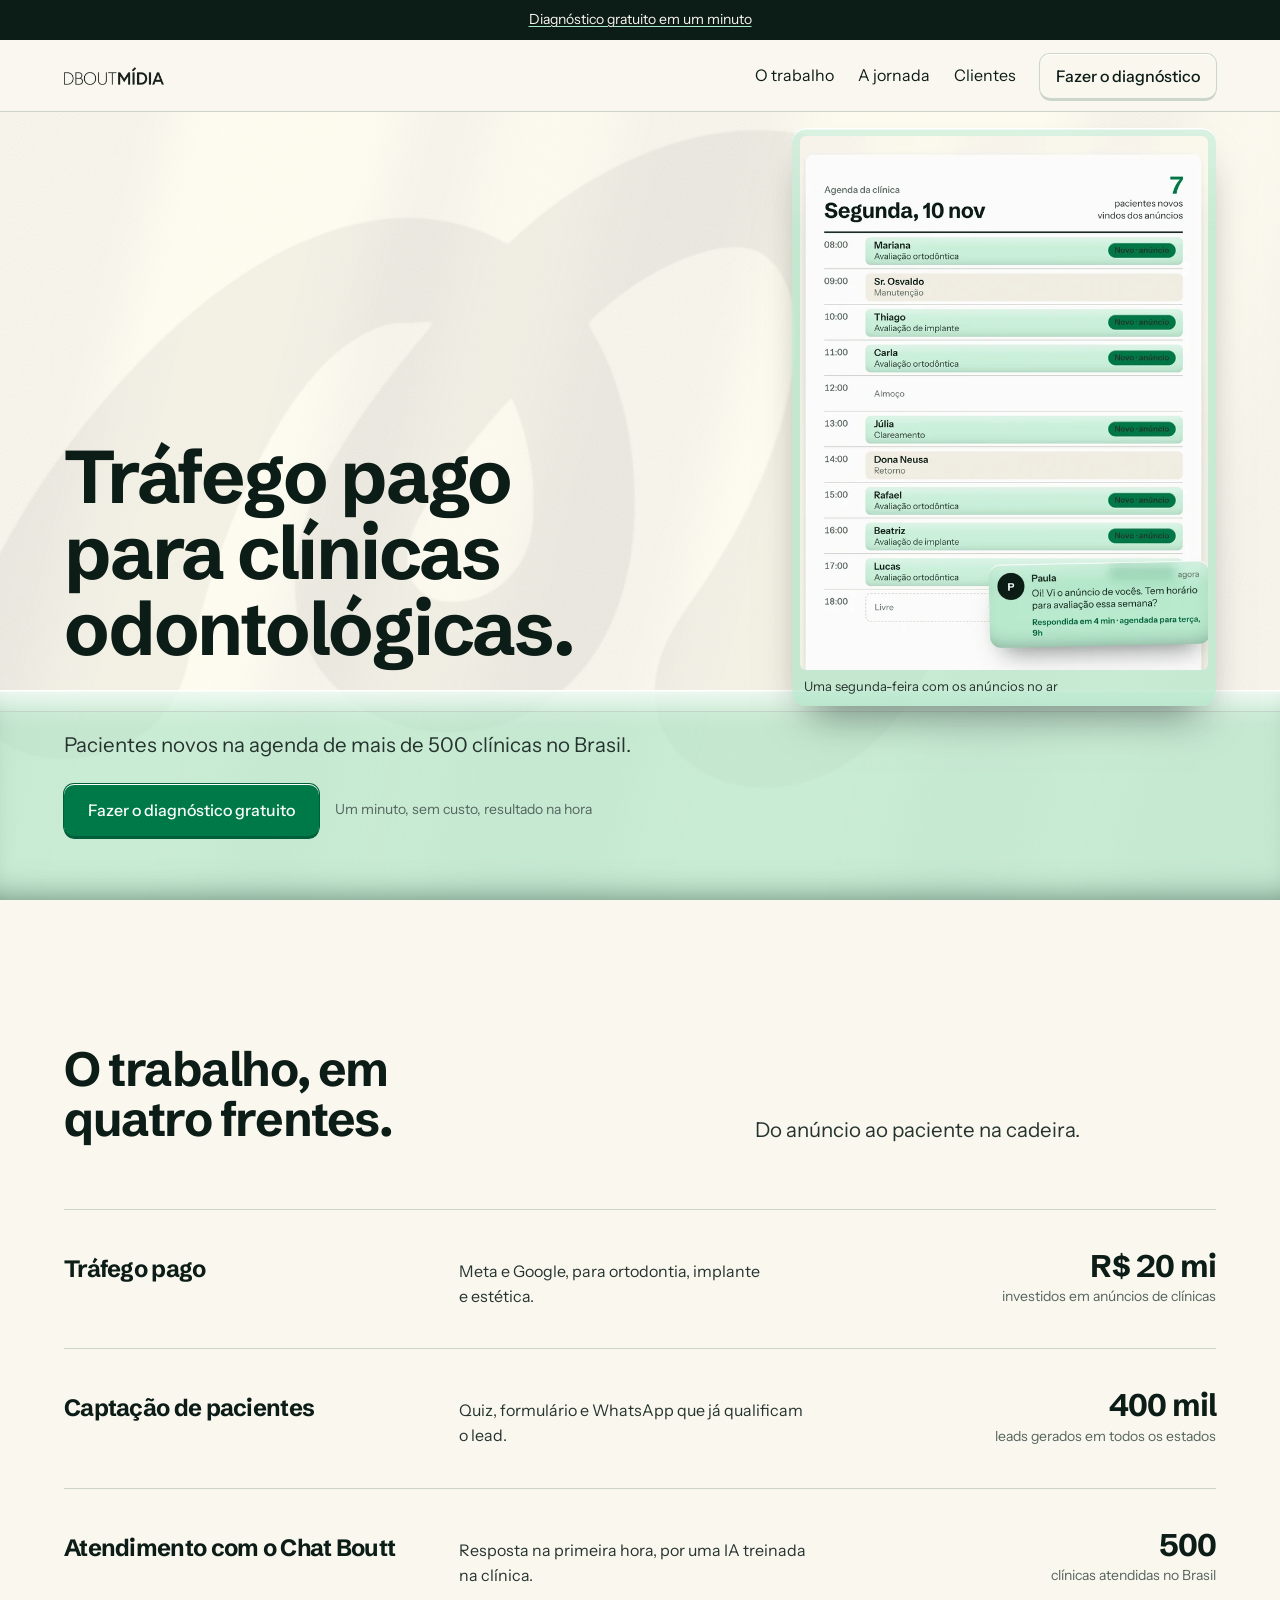
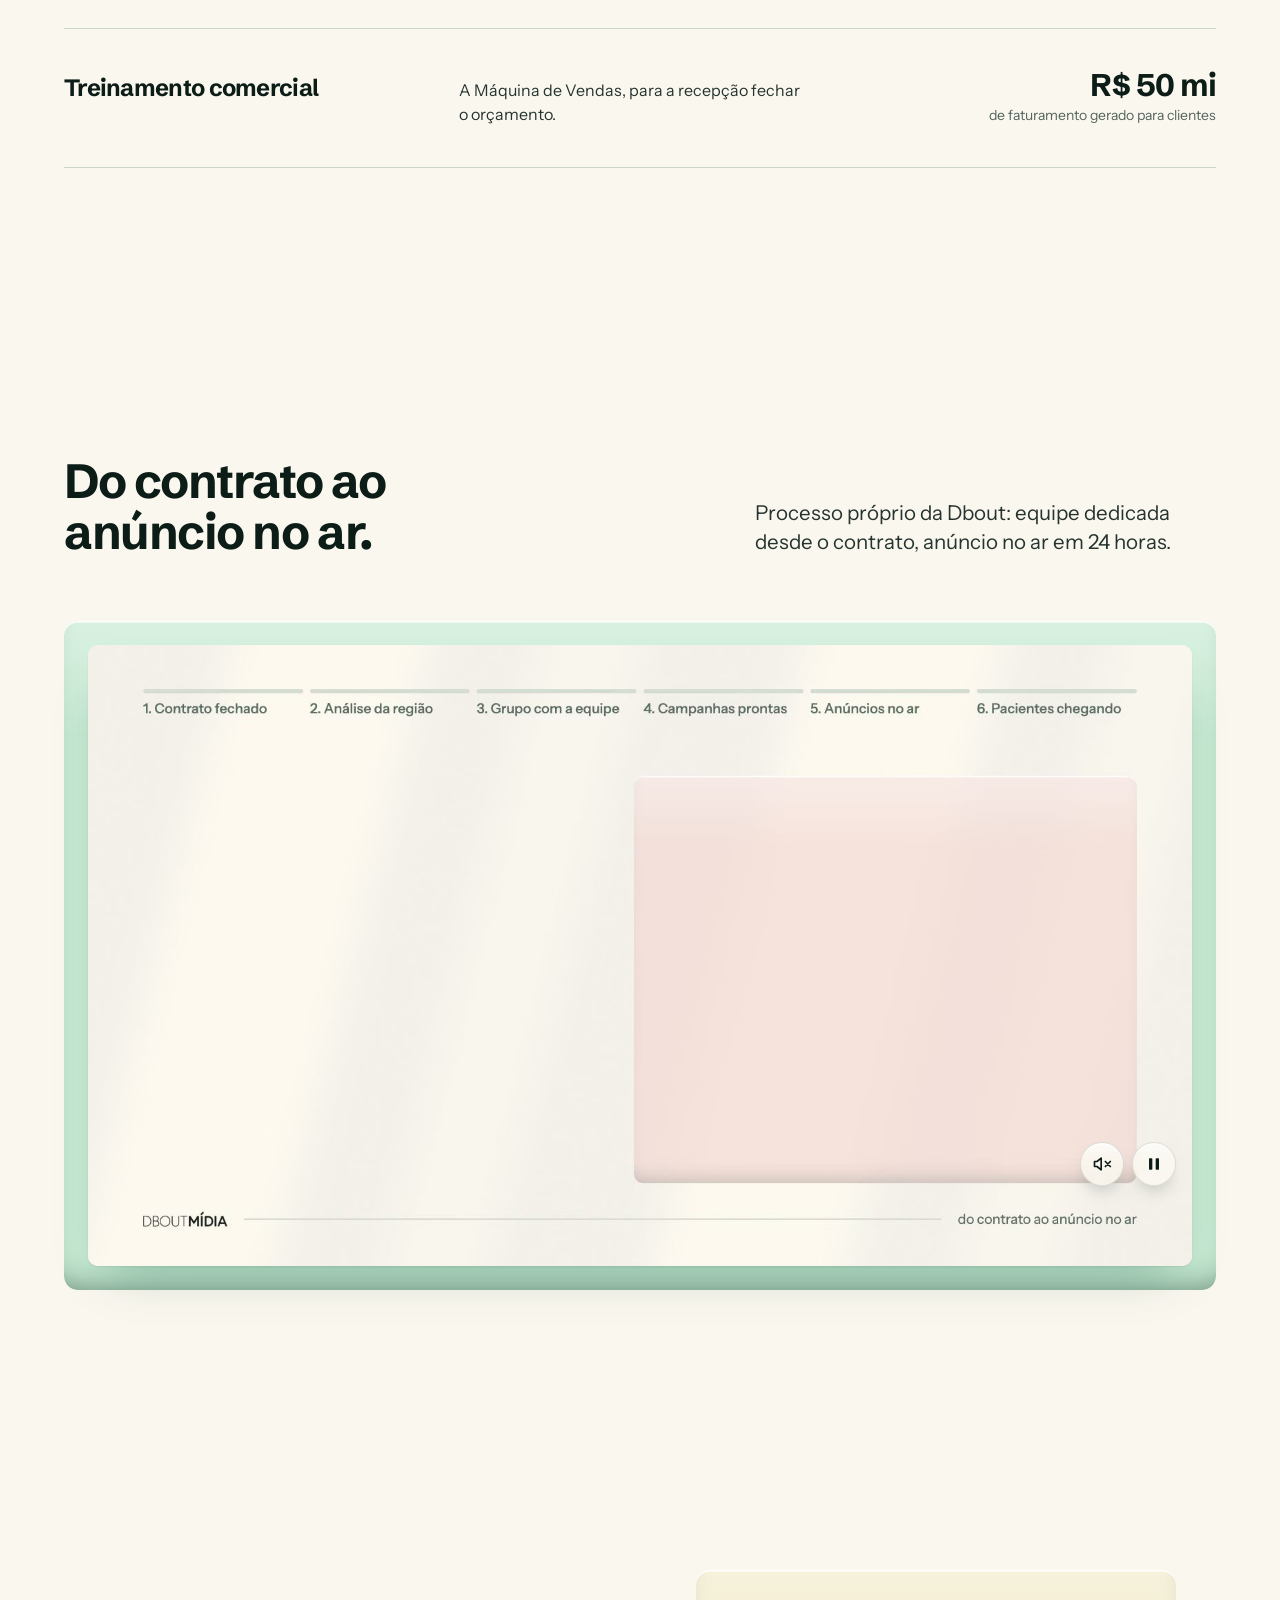
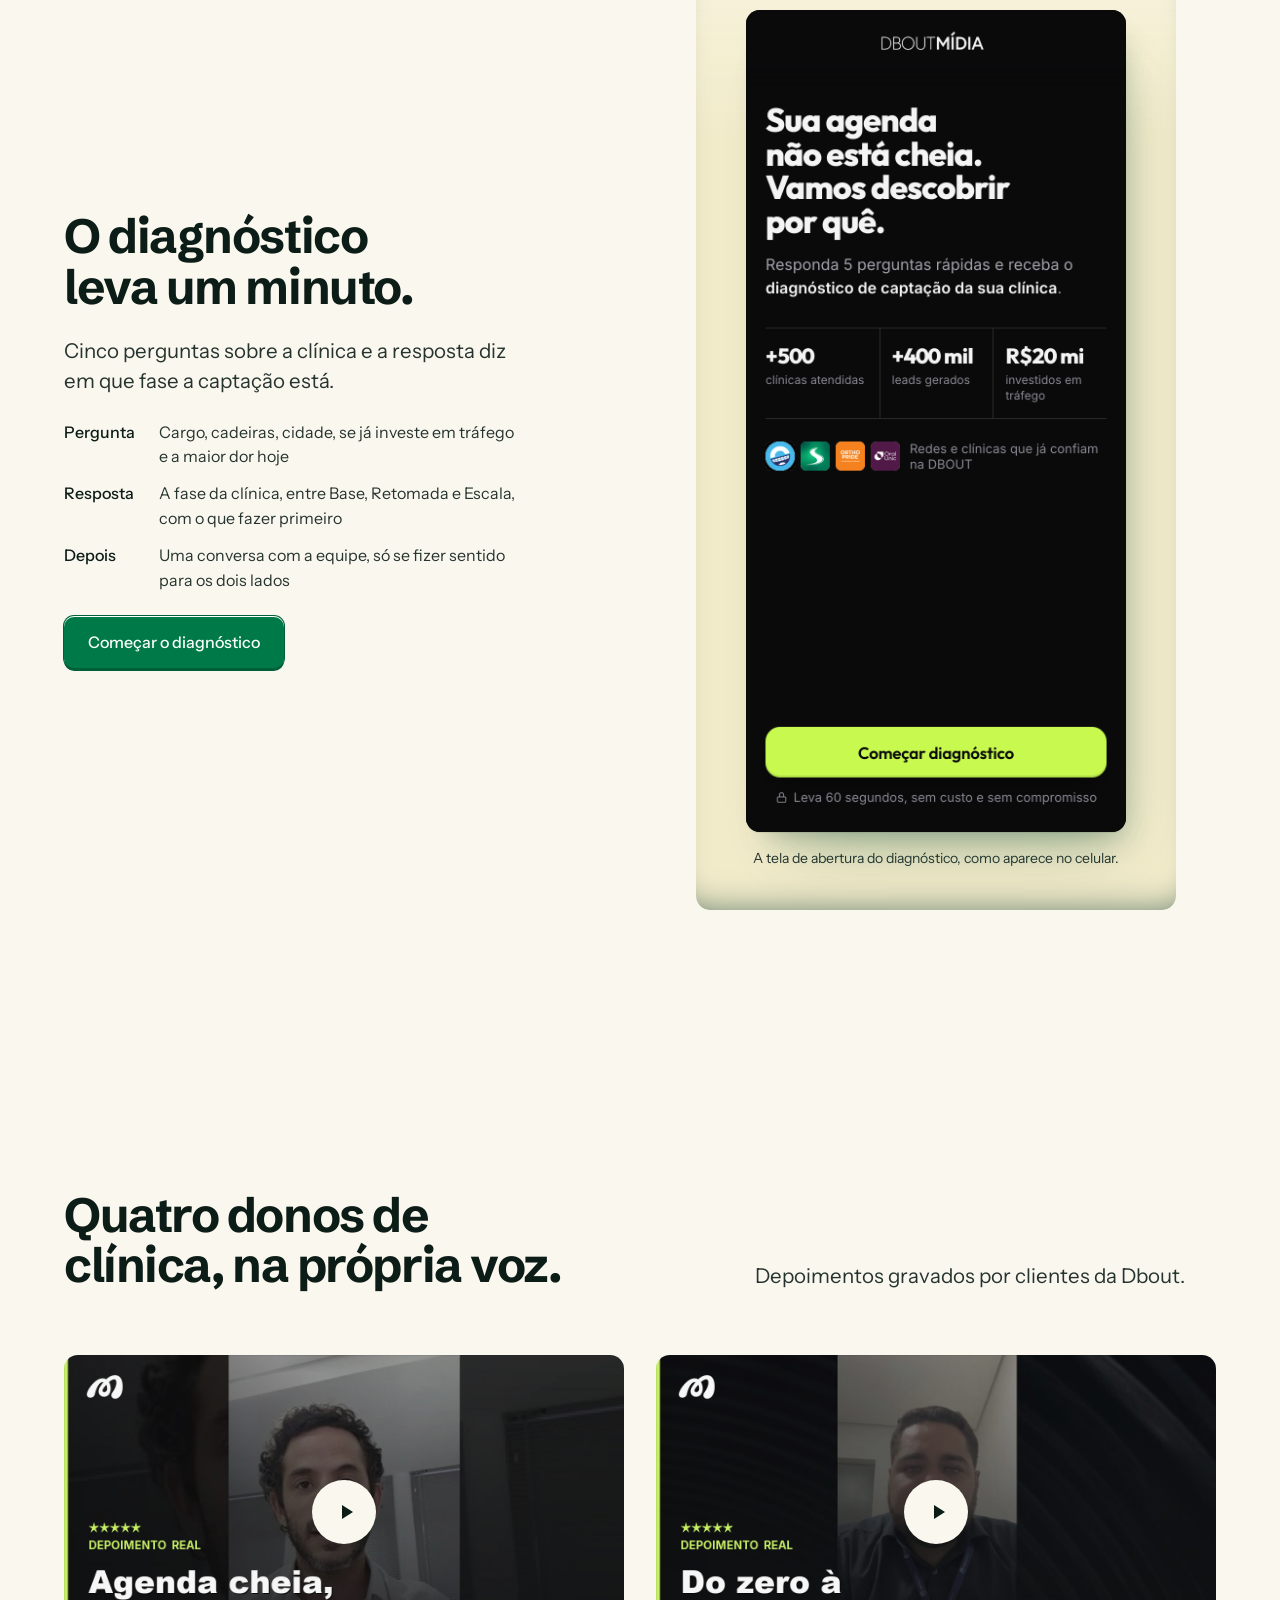
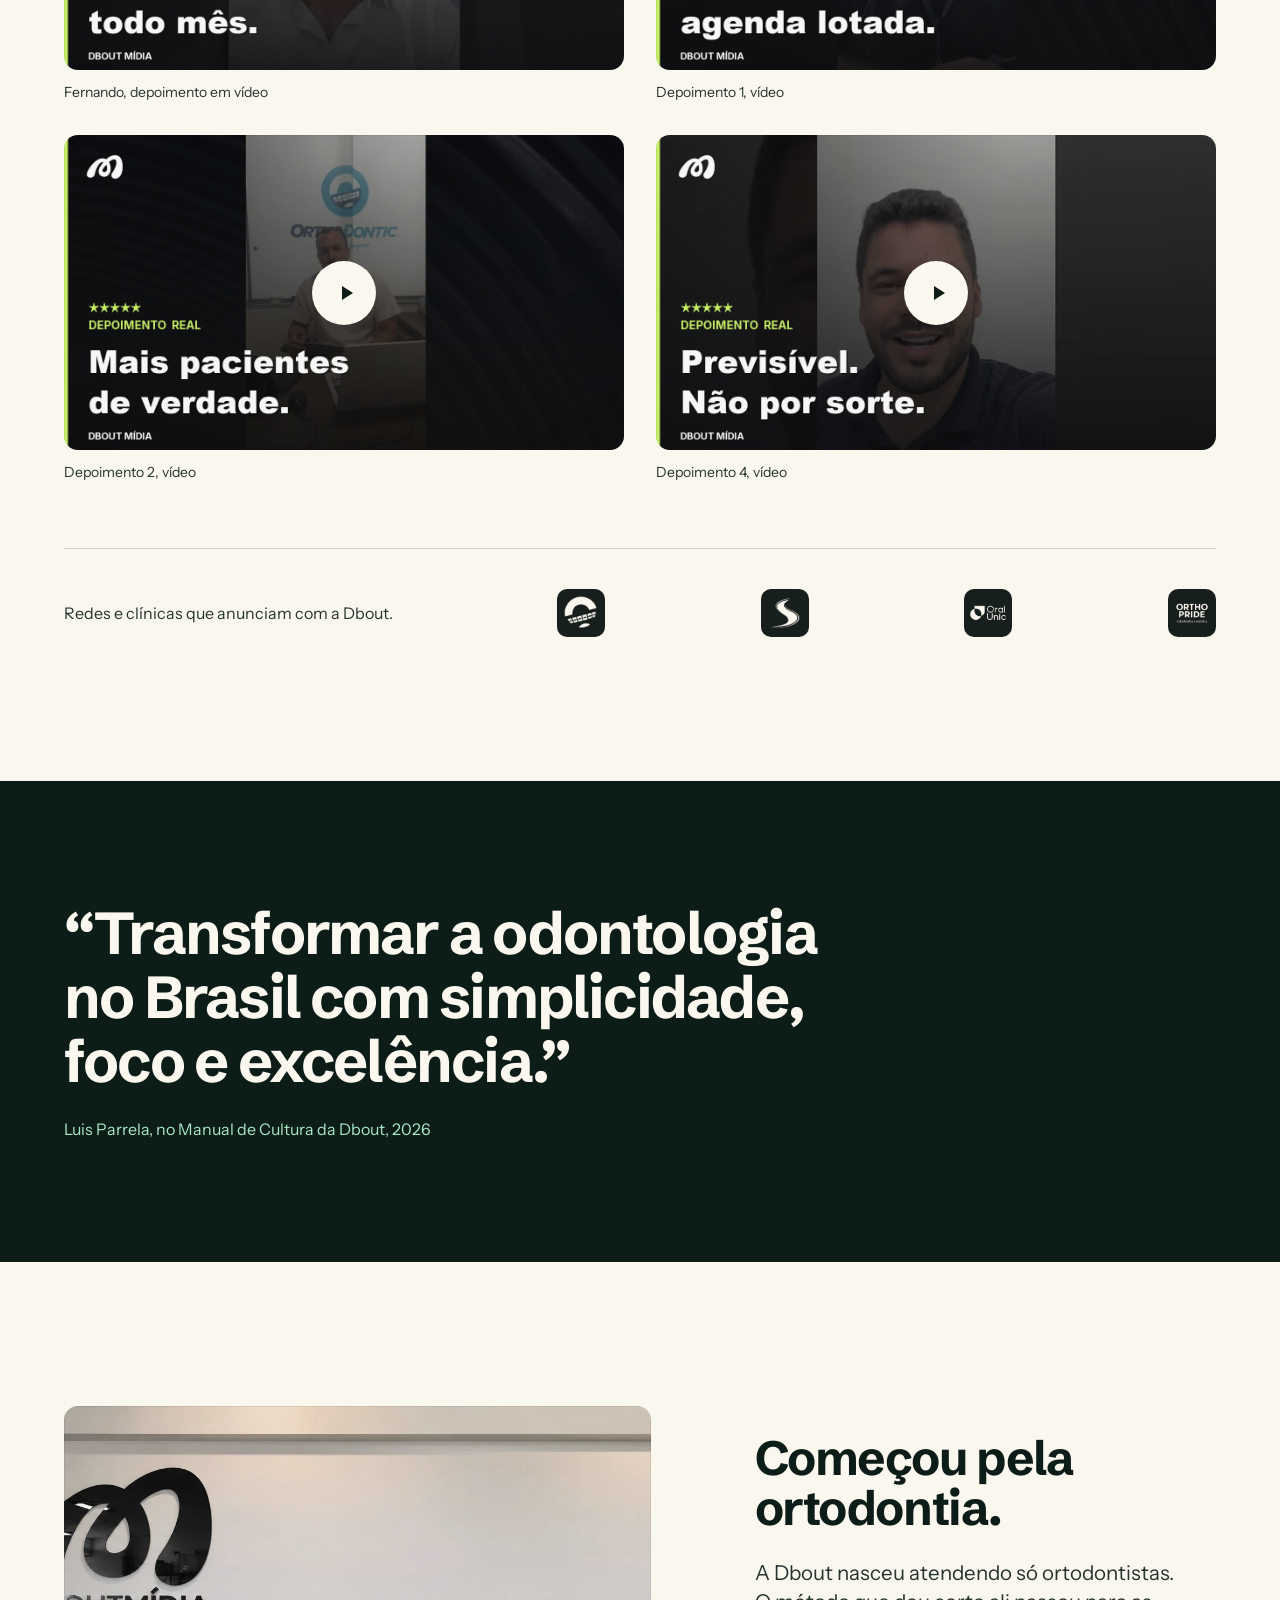
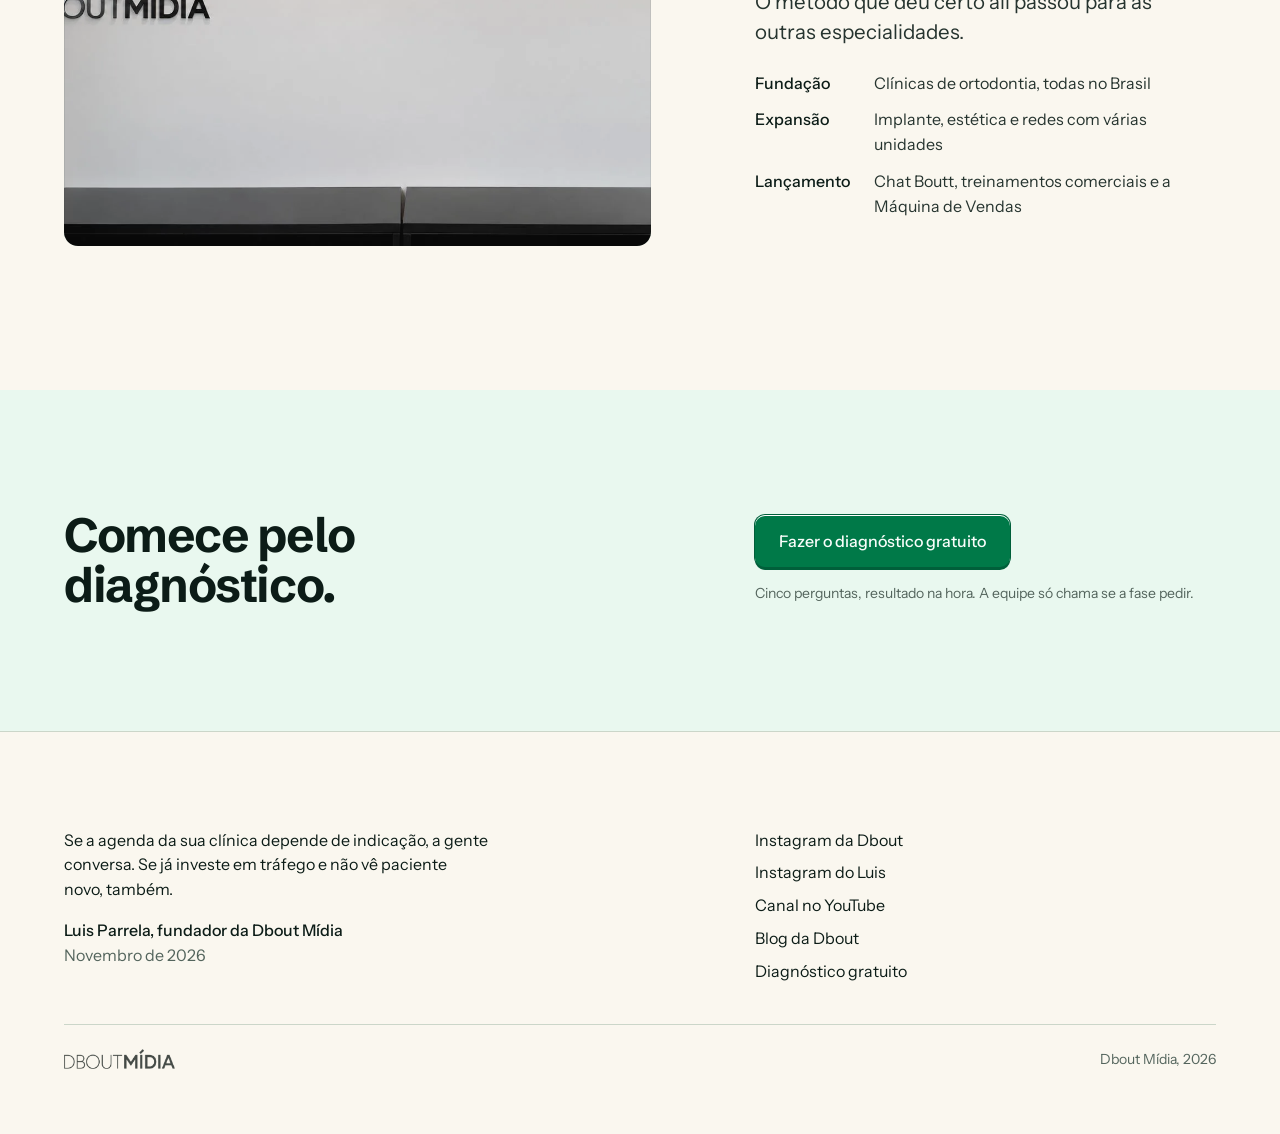
==== commit a07a7c07: "Home: JSON-LD passa a complementar o Organization do Rank Math (mesmo @id), sem WebSite e WebPage du" ====
--- a/index.html
+++ b/index.html
@@ -226,13 +226,9 @@
  "@graph": [
   {
    "@type": "Organization",
-   "@id": "https://dboutmidia.com/#organizacao",
+   "@id": "https://dboutmidia.com/#organization",
    "name": "Dbout Mídia",
    "url": "https://dboutmidia.com/",
-   "logo": {
-    "@type": "ImageObject",
-    "url": "https://dboutmidia.com/wp-content/uploads/2023/09/cropped-LogoDbout-1.png"
-   },
    "description": "Agência de tráfego pago e captação de pacientes para clínicas odontológicas em todo o Brasil.",
    "slogan": "Tráfego pago para clínicas odontológicas",
    "founder": {
@@ -270,7 +266,7 @@
        "name": "Tráfego pago para clínicas odontológicas",
        "description": "Anúncios no Meta e no Google para ortodontia, implante e estética.",
        "provider": {
-        "@id": "https://dboutmidia.com/#organizacao"
+        "@id": "https://dboutmidia.com/#organization"
        },
        "areaServed": {
         "@type": "Country",
@@ -285,7 +281,7 @@
        "name": "Captação de pacientes",
        "description": "Quiz, formulário e WhatsApp que já qualificam o lead.",
        "provider": {
-        "@id": "https://dboutmidia.com/#organizacao"
+        "@id": "https://dboutmidia.com/#organization"
        },
        "areaServed": {
         "@type": "Country",
@@ -300,7 +296,7 @@
        "name": "Atendimento com o Chat Boutt",
        "description": "Resposta na primeira hora, por uma IA treinada na clínica.",
        "provider": {
-        "@id": "https://dboutmidia.com/#organizacao"
+        "@id": "https://dboutmidia.com/#organization"
        },
        "areaServed": {
         "@type": "Country",
@@ -315,7 +311,7 @@
        "name": "Treinamento comercial",
        "description": "A Máquina de Vendas, para a recepção fechar o orçamento.",
        "provider": {
-        "@id": "https://dboutmidia.com/#organizacao"
+        "@id": "https://dboutmidia.com/#organization"
        },
        "areaServed": {
         "@type": "Country",
@@ -324,34 +320,6 @@
       }
      }
     ]
-   }
-  },
-  {
-   "@type": "WebSite",
-   "@id": "https://dboutmidia.com/#site",
-   "url": "https://dboutmidia.com/",
-   "name": "Dbout Mídia",
-   "inLanguage": "pt-BR",
-   "publisher": {
-    "@id": "https://dboutmidia.com/#organizacao"
-   }
-  },
-  {
-   "@type": "WebPage",
-   "@id": "https://dboutmidia.com/#pagina",
-   "url": "https://dboutmidia.com/",
-   "name": "Dbout Mídia, tráfego pago para clínicas odontológicas",
-   "description": "A Dbout faz tráfego pago e captação de pacientes para clínicas odontológicas em todo o Brasil, com diagnóstico gratuito em um minuto.",
-   "inLanguage": "pt-BR",
-   "isPartOf": {
-    "@id": "https://dboutmidia.com/#site"
-   },
-   "about": {
-    "@id": "https://dboutmidia.com/#organizacao"
-   },
-   "primaryImageOfPage": {
-    "@type": "ImageObject",
-    "url": "https://manualdotrafego.github.io/dbout-site/assets/hero-agenda-1200.webp"
    }
   }
  ]
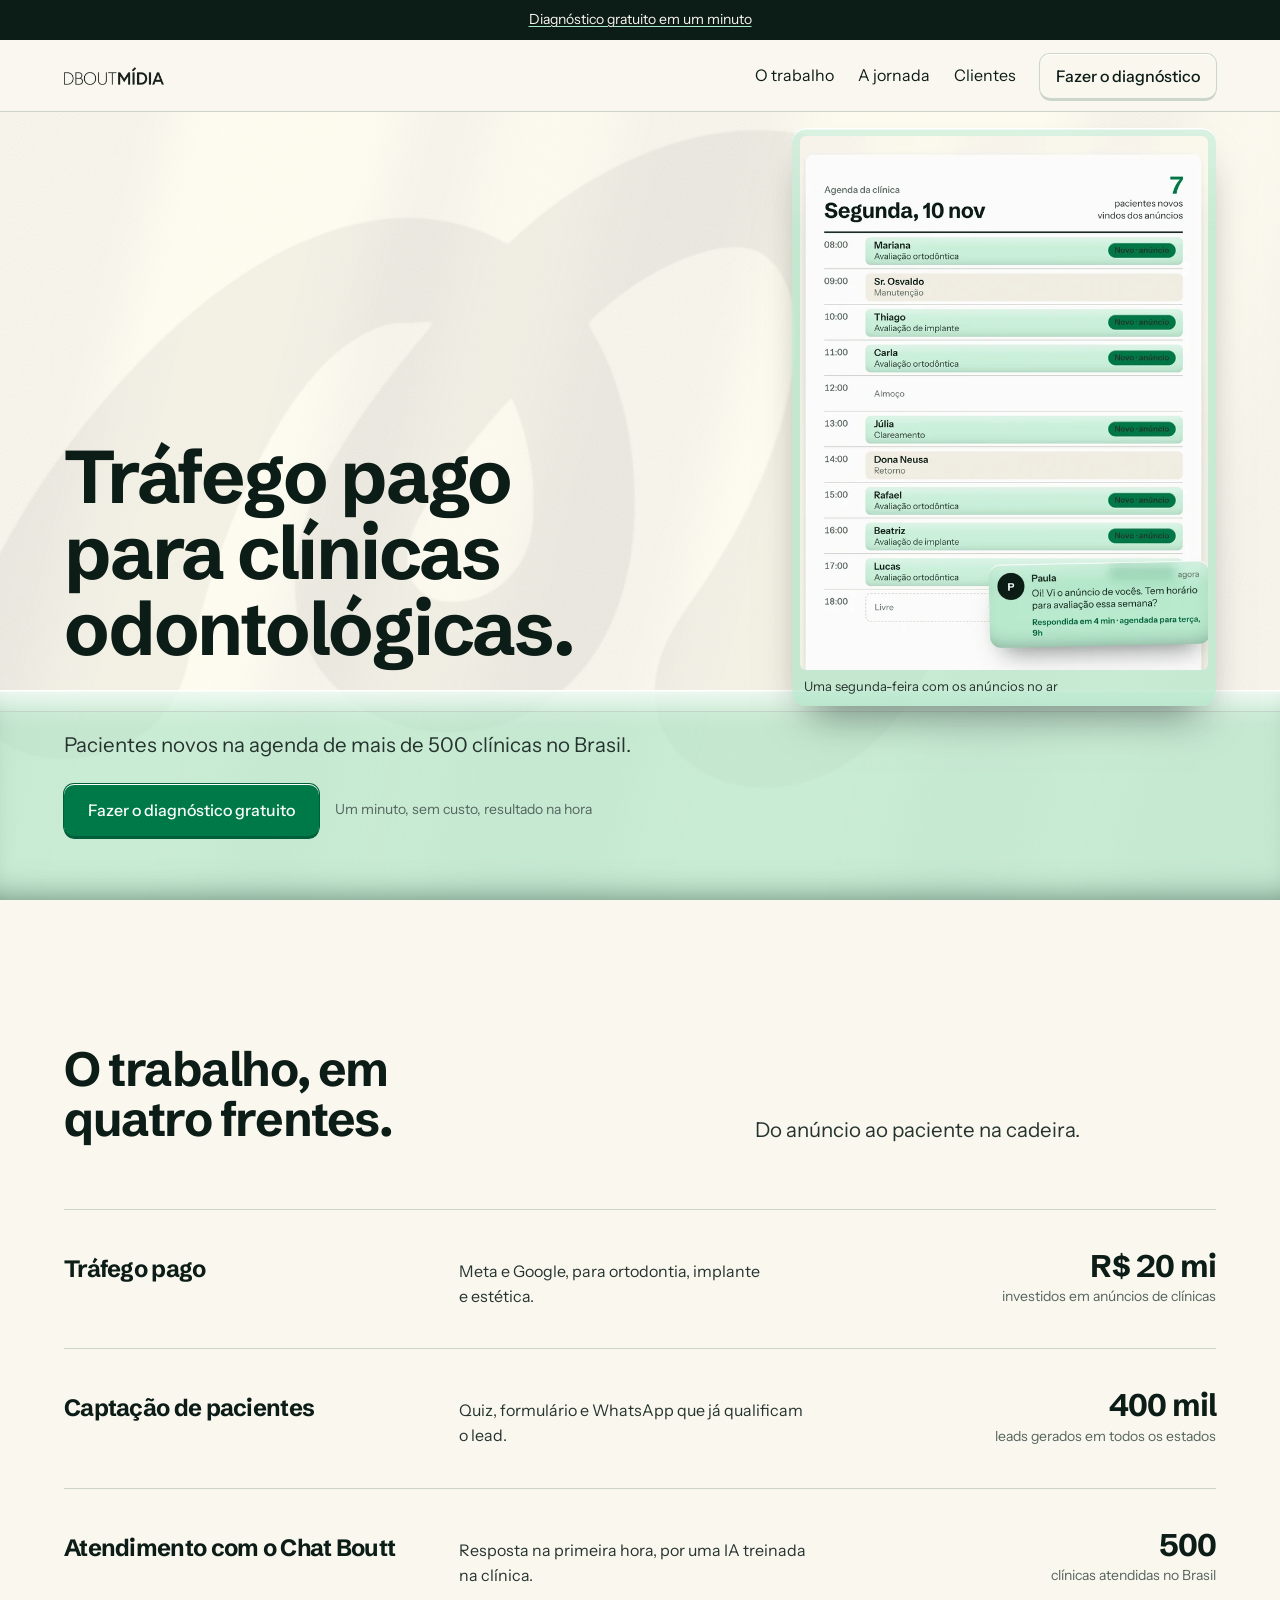
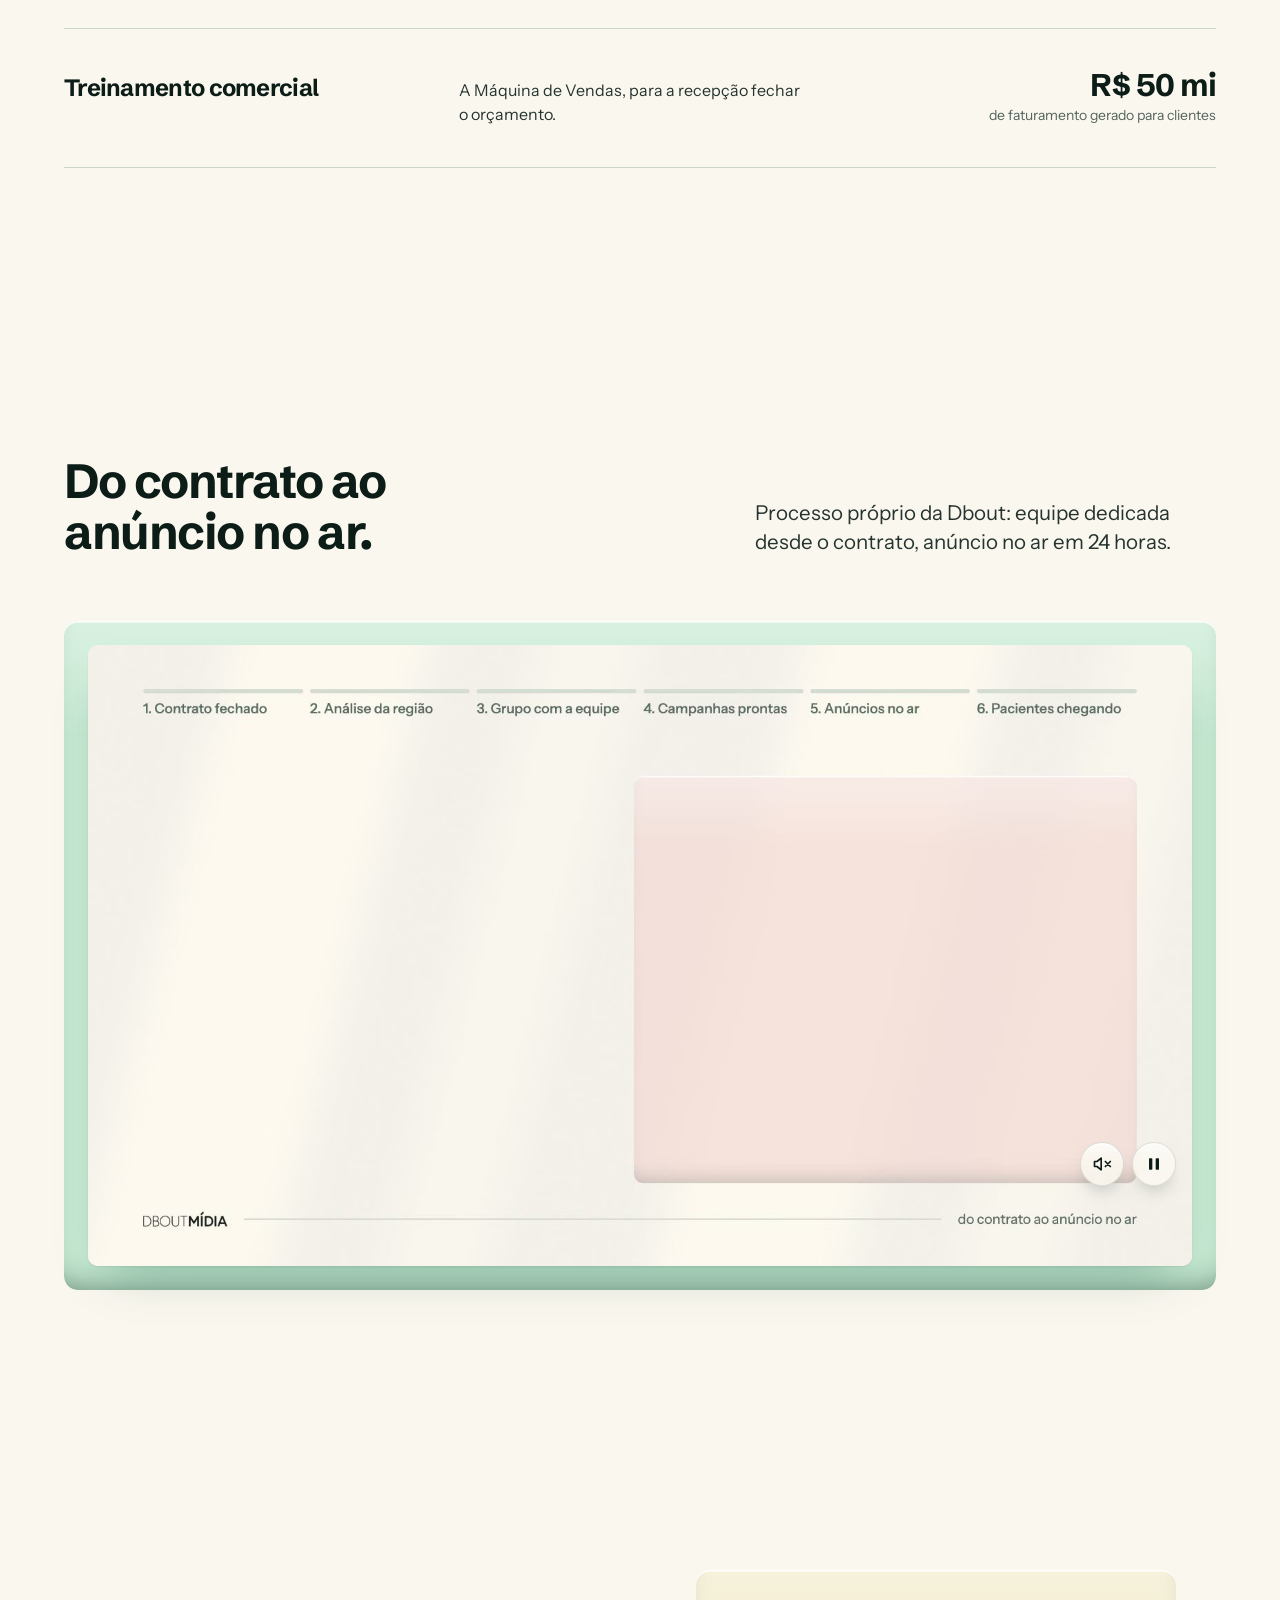
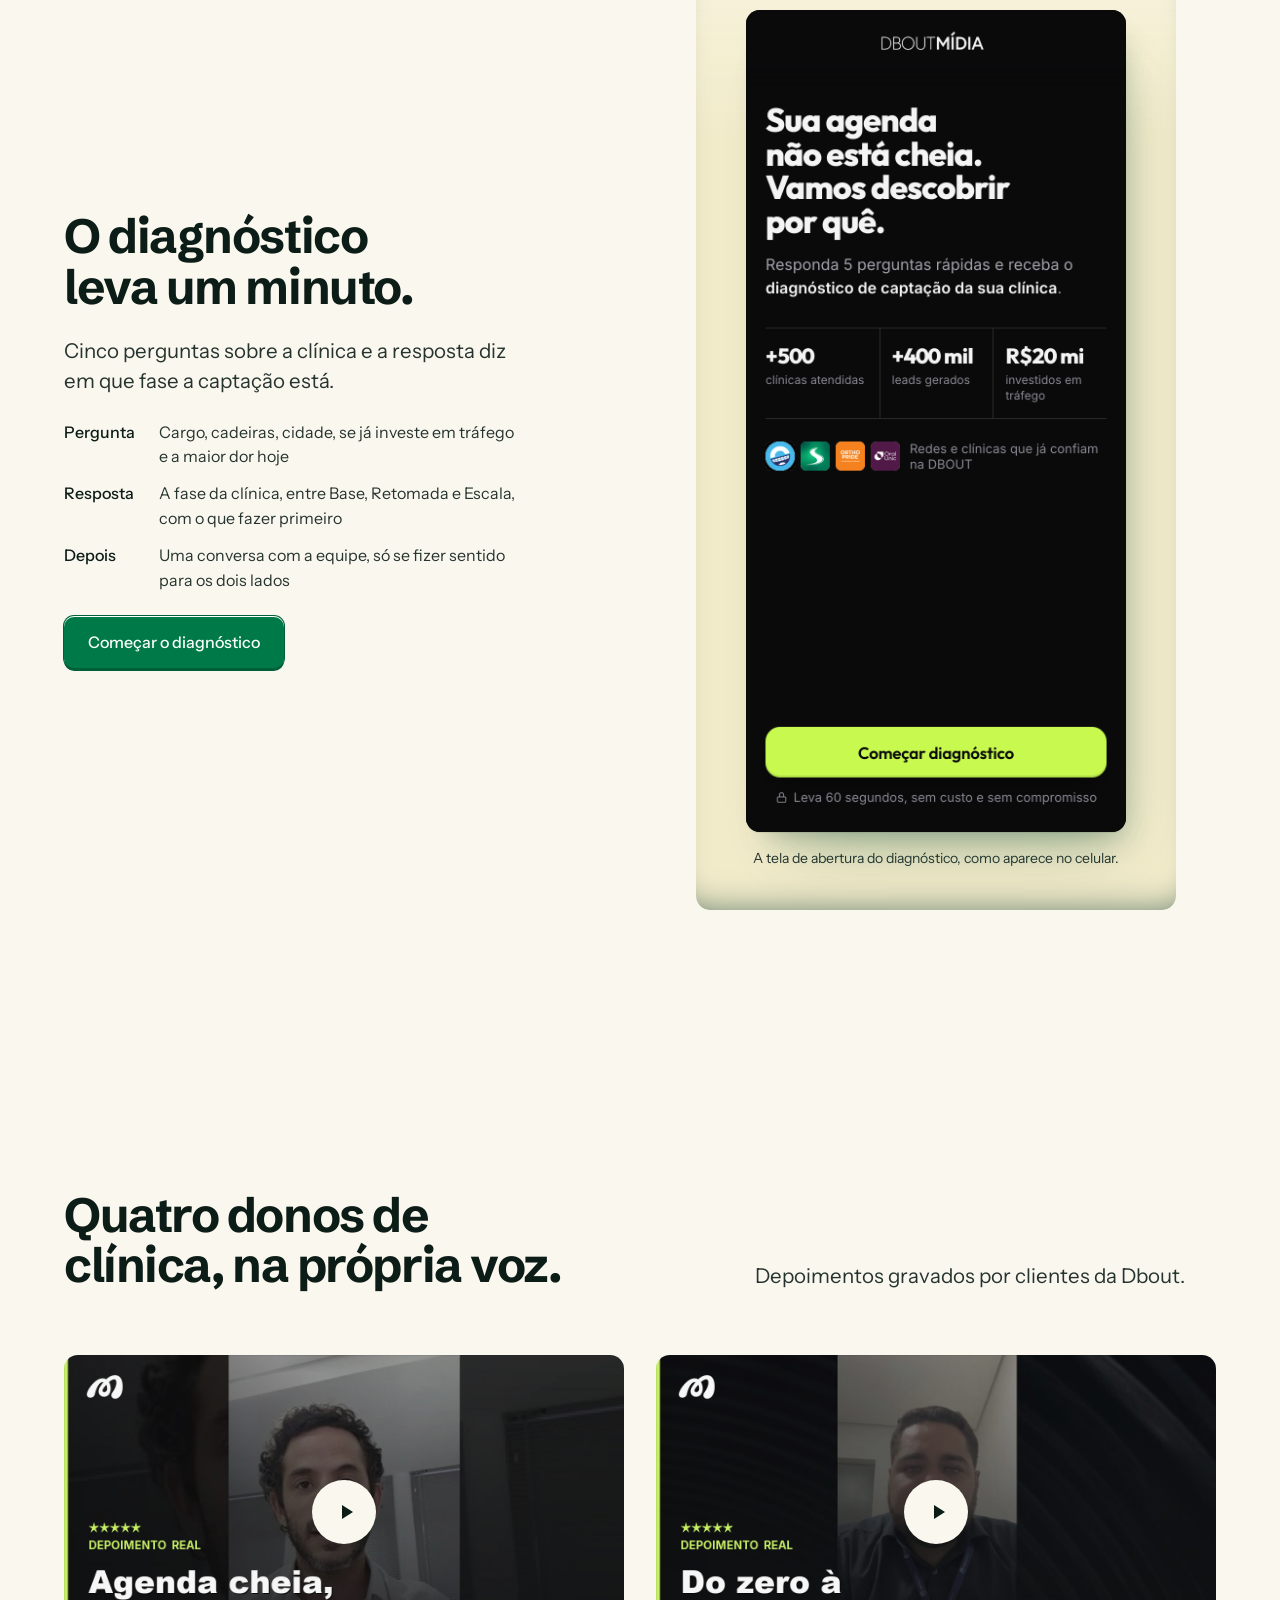
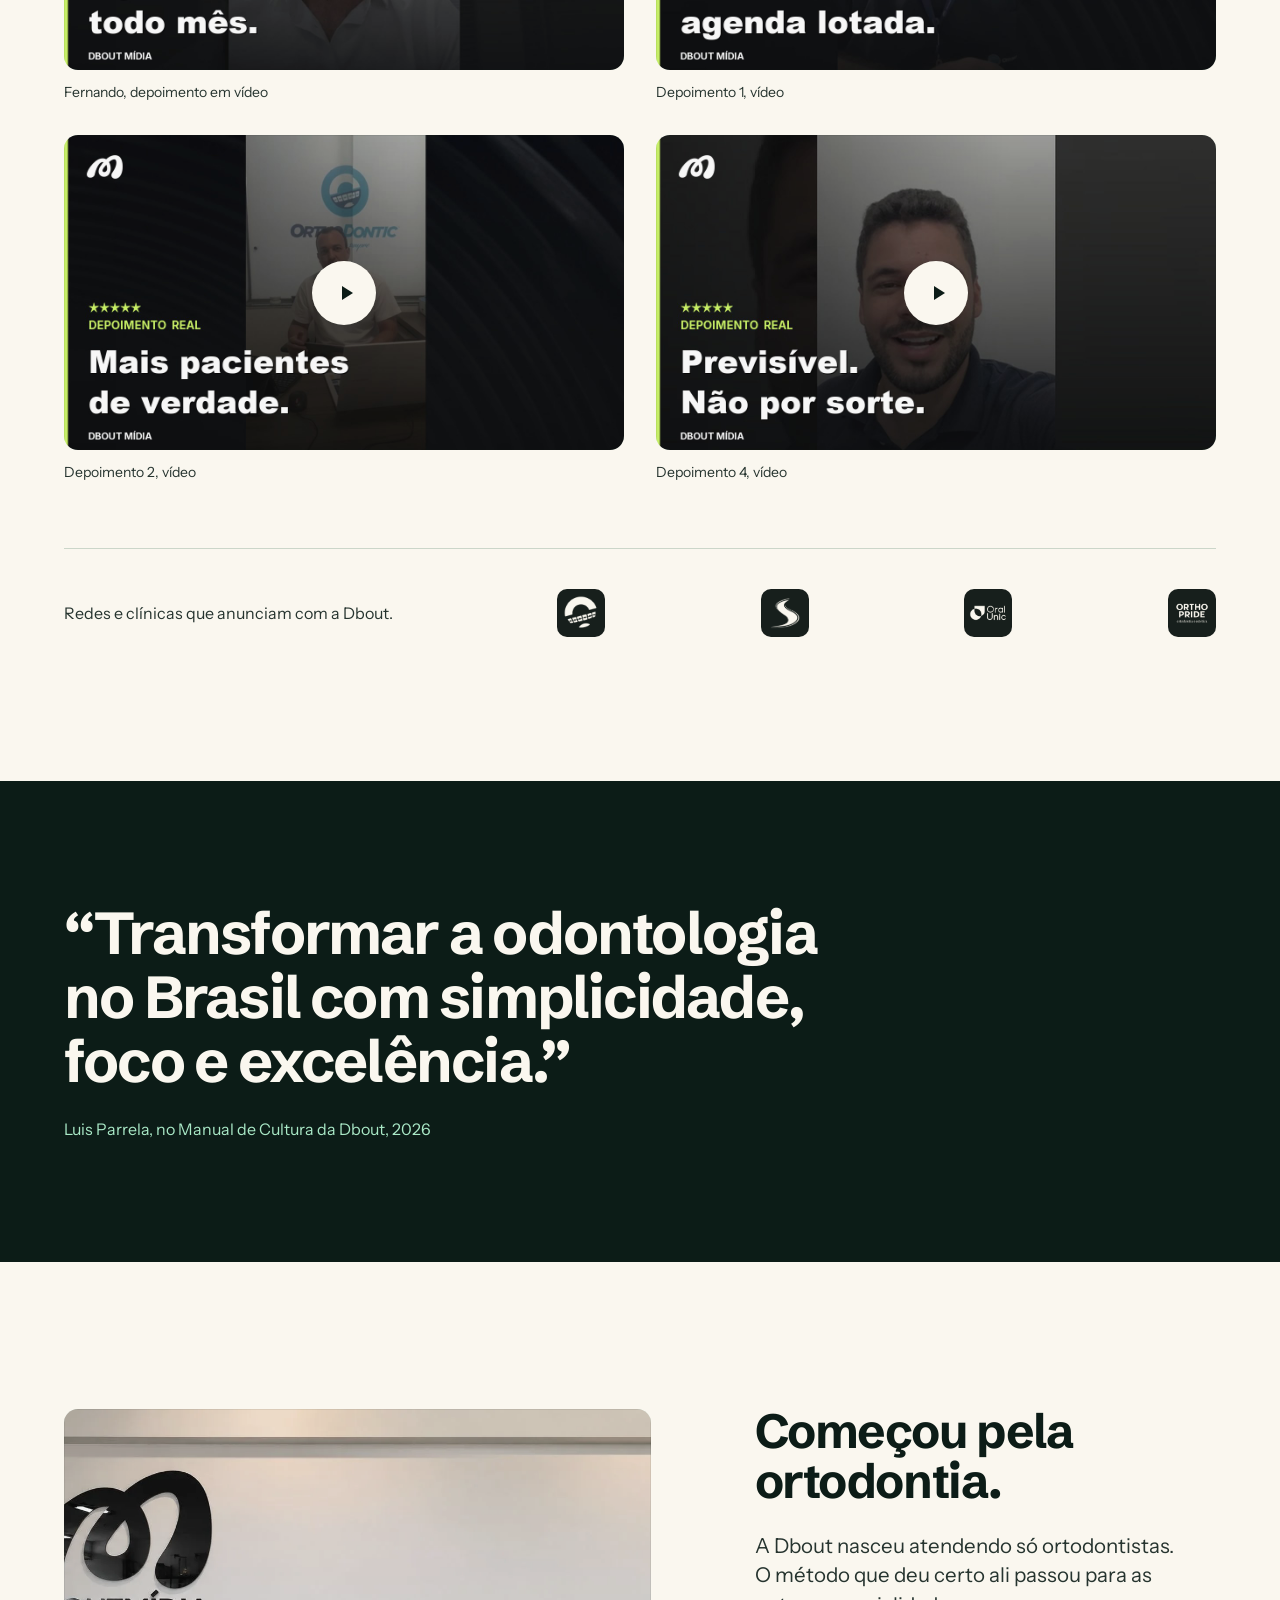
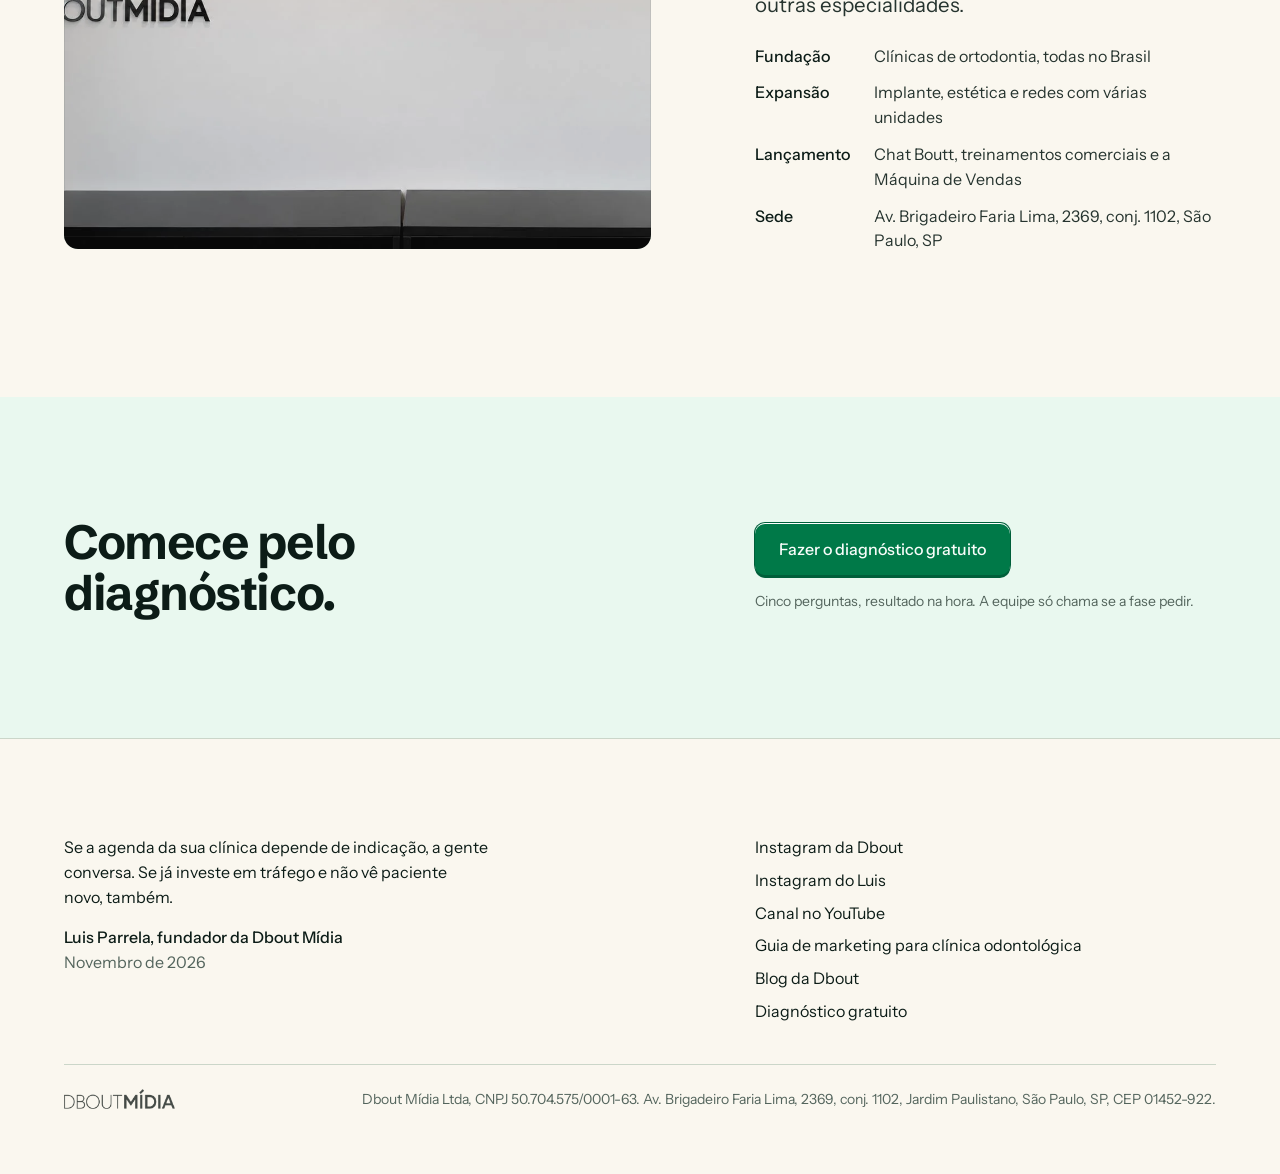
==== commit 8fd491b1: "Home: razão social, CNPJ e endereço da sede (dados da Receita Federal), e link para o guia do blog C" ====
--- a/index.html
+++ b/index.html
@@ -178,6 +178,7 @@
             <dt>Fundação</dt><dd>Clínicas de ortodontia, todas no Brasil</dd>
             <dt>Expansão</dt><dd>Implante, estética e redes com várias unidades</dd>
             <dt>Lançamento</dt><dd>Chat Boutt, treinamentos comerciais e a Máquina de Vendas</dd>
+            <dt>Sede</dt><dd>Av. Brigadeiro Faria Lima, 2369, conj. 1102, São Paulo, SP</dd>
           </dl>
         </div>
         <figure class="split__visual photo photo--office" data-slot="escritorio" data-alt="A parede da recepção da Dbout com o logo">
@@ -210,12 +211,13 @@
       <li><a href="https://www.instagram.com/dboutmidia">Instagram da Dbout</a></li>
       <li><a href="https://www.instagram.com/luisgparrela">Instagram do Luis</a></li>
       <li><a href="https://www.youtube.com/@Dbout_Midia">Canal no YouTube</a></li>
+      <li><a href="https://dboutmidia.com/marketing-para-clinica-odontologica/">Guia de marketing para clínica odontológica</a></li>
       <li><a href="https://dboutmidia.com/blog/">Blog da Dbout</a></li>
       <li><a href="https://manualdotrafego.github.io/diagnostico-dbout/">Diagnóstico gratuito</a></li>
     </ul>
     <div class="foot__legal">
       <img src="assets/wordmark-ink.png" width="731" height="132" alt="Dbout Mídia">
-      <span>Dbout Mídia, 2026</span>
+      <span>Dbout Mídia Ltda, CNPJ 50.704.575/0001-63. Av. Brigadeiro Faria Lima, 2369, conj. 1102, Jardim Paulistano, São Paulo, SP, CEP 01452-922.</span>
     </div>
   </div>
 </footer>
@@ -228,6 +230,8 @@
    "@type": "Organization",
    "@id": "https://dboutmidia.com/#organization",
    "name": "Dbout Mídia",
+   "legalName": "DBOUT MIDIA LTDA",
+   "taxID": "50.704.575/0001-63",
    "url": "https://dboutmidia.com/",
    "description": "Agência de tráfego pago e captação de pacientes para clínicas odontológicas em todo o Brasil.",
    "slogan": "Tráfego pago para clínicas odontológicas",
@@ -320,6 +324,14 @@
       }
      }
     ]
+   },
+   "address": {
+    "@type": "PostalAddress",
+    "streetAddress": "Avenida Brigadeiro Faria Lima, 2369, conj. 1102",
+    "addressLocality": "São Paulo",
+    "addressRegion": "SP",
+    "postalCode": "01452-922",
+    "addressCountry": "BR"
    }
   }
  ]
